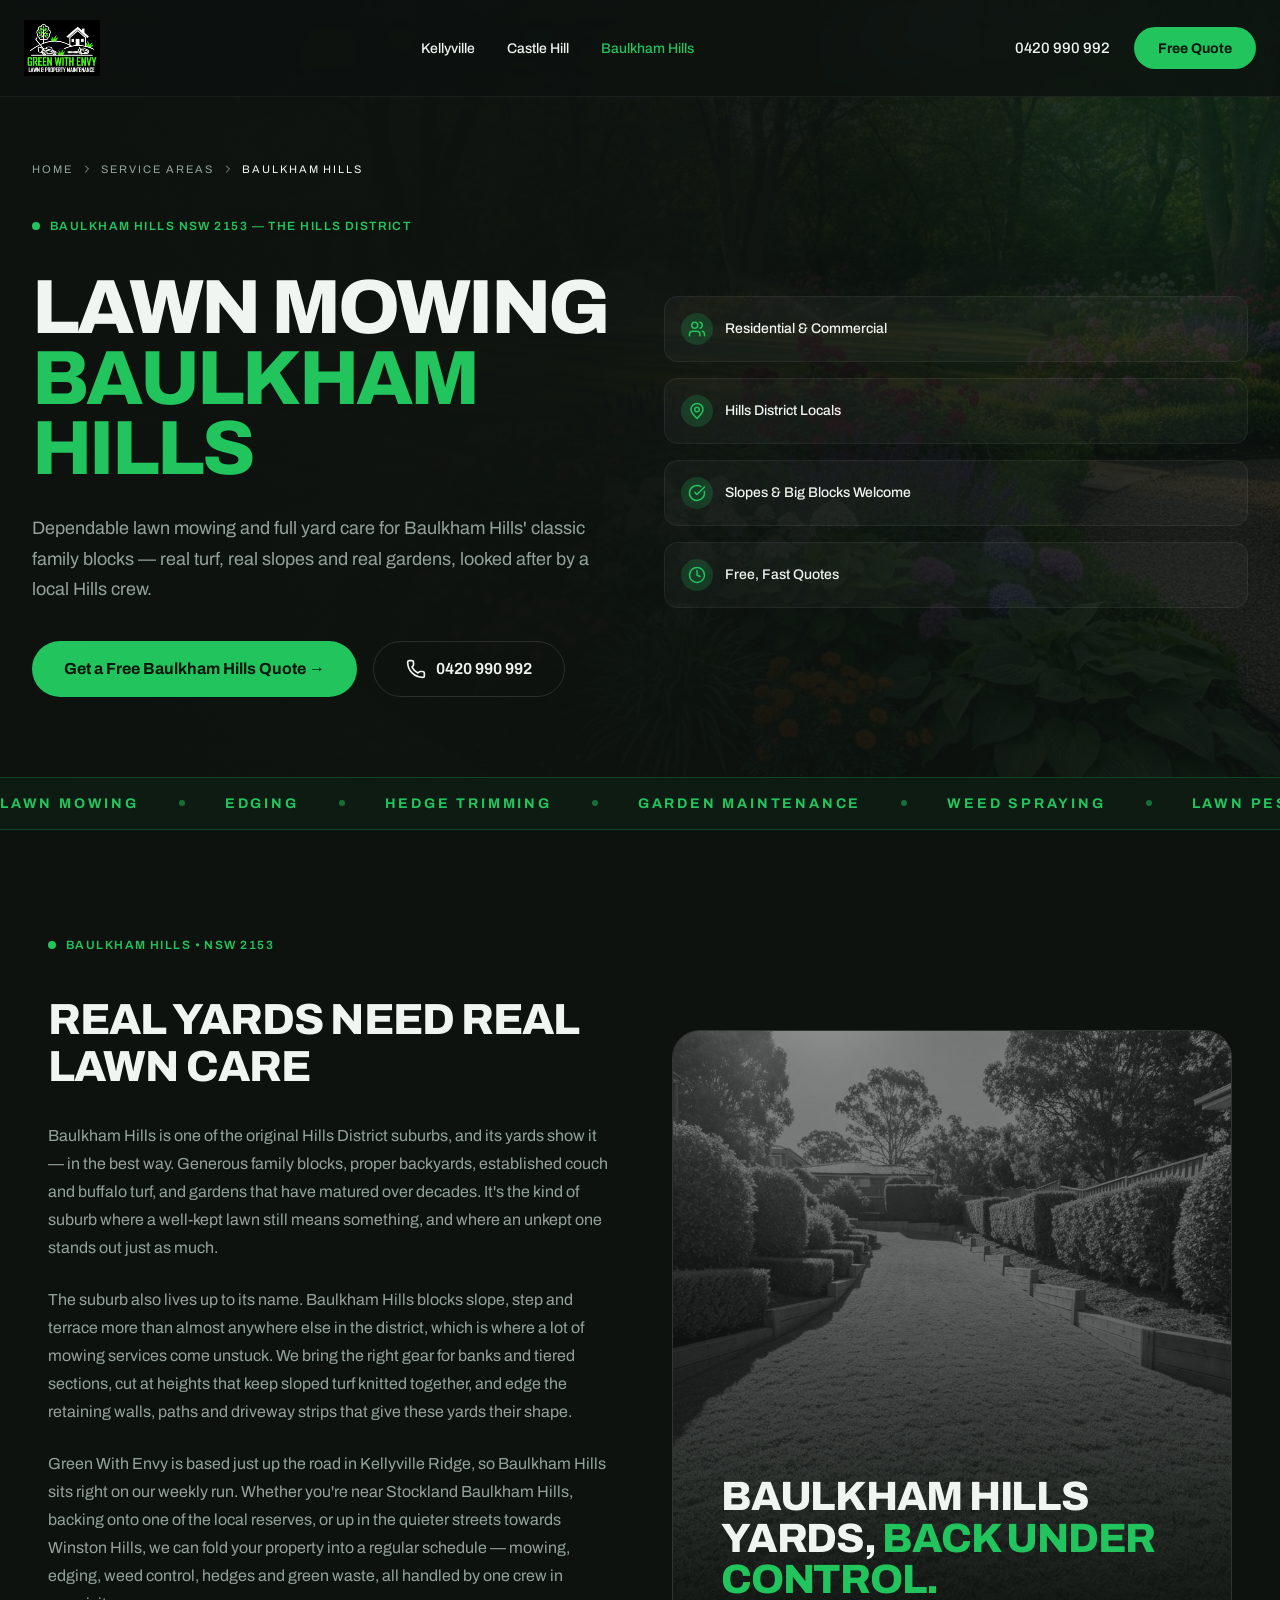
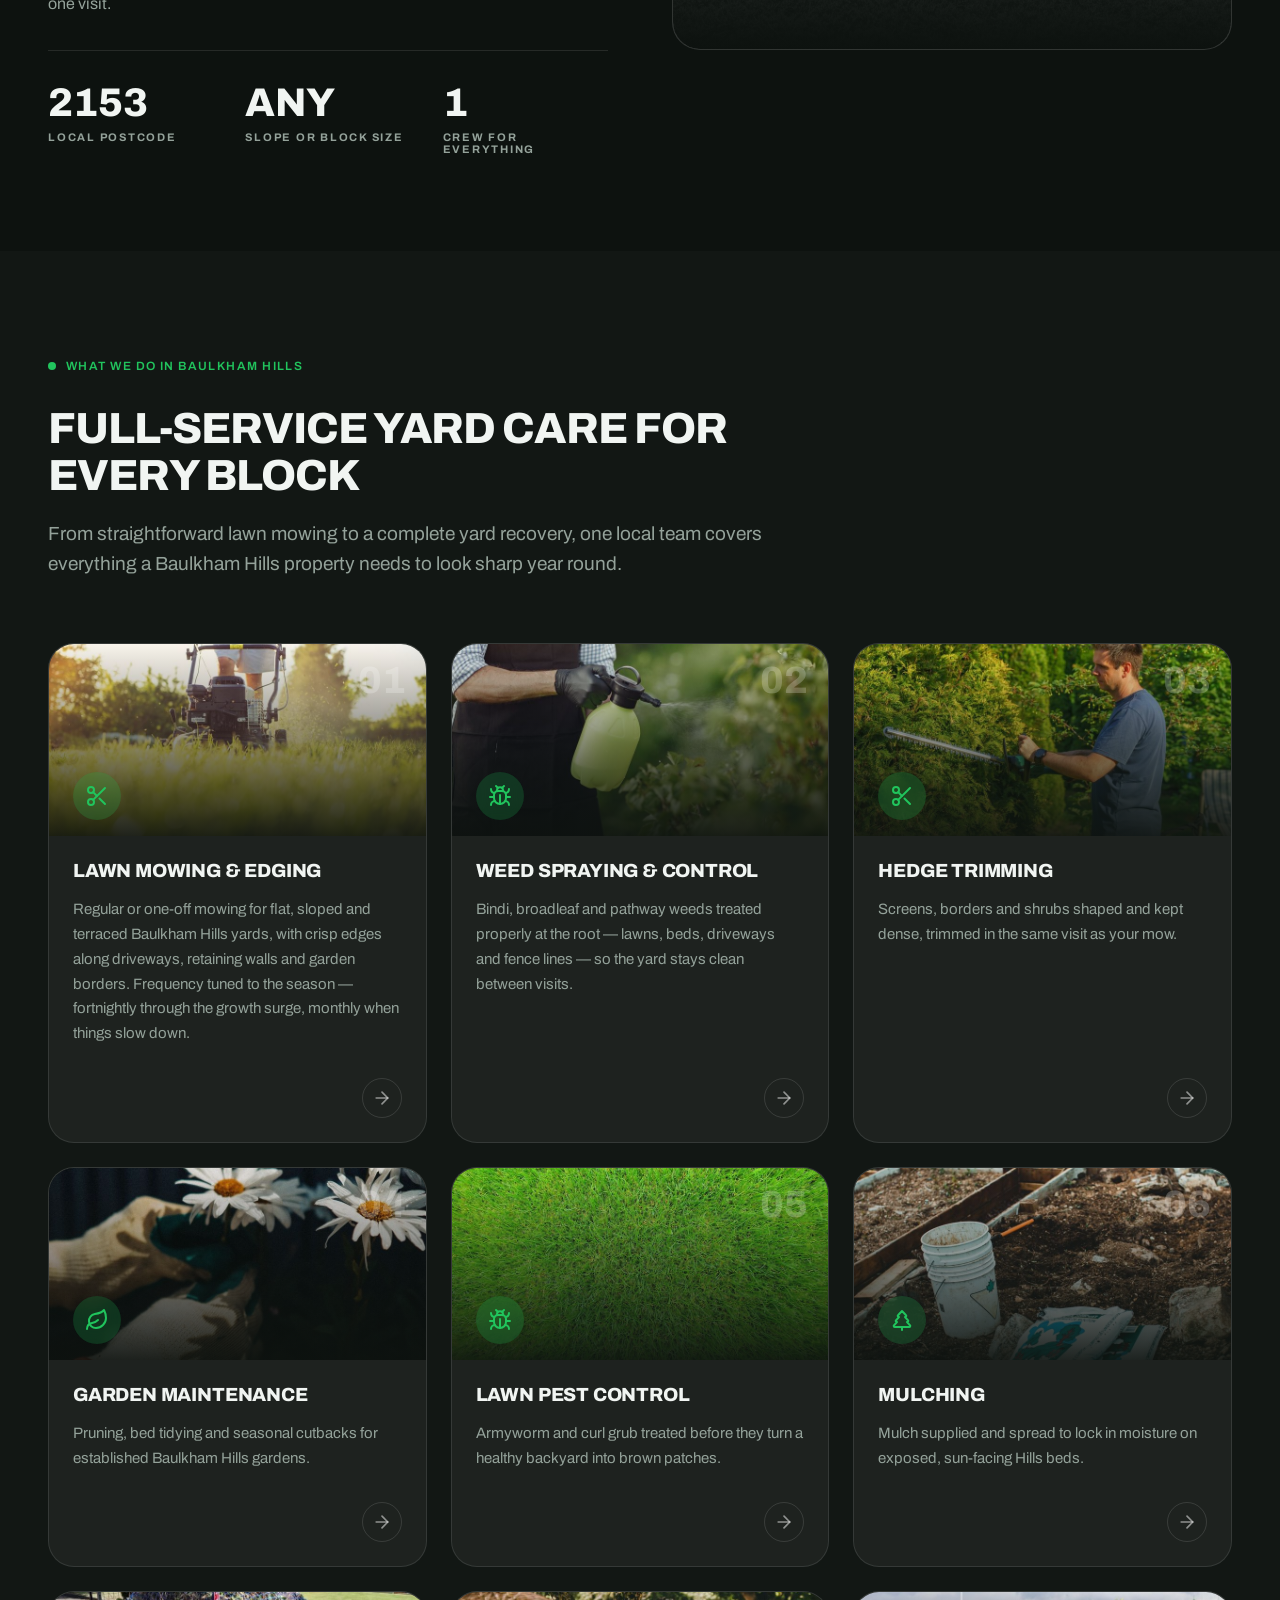
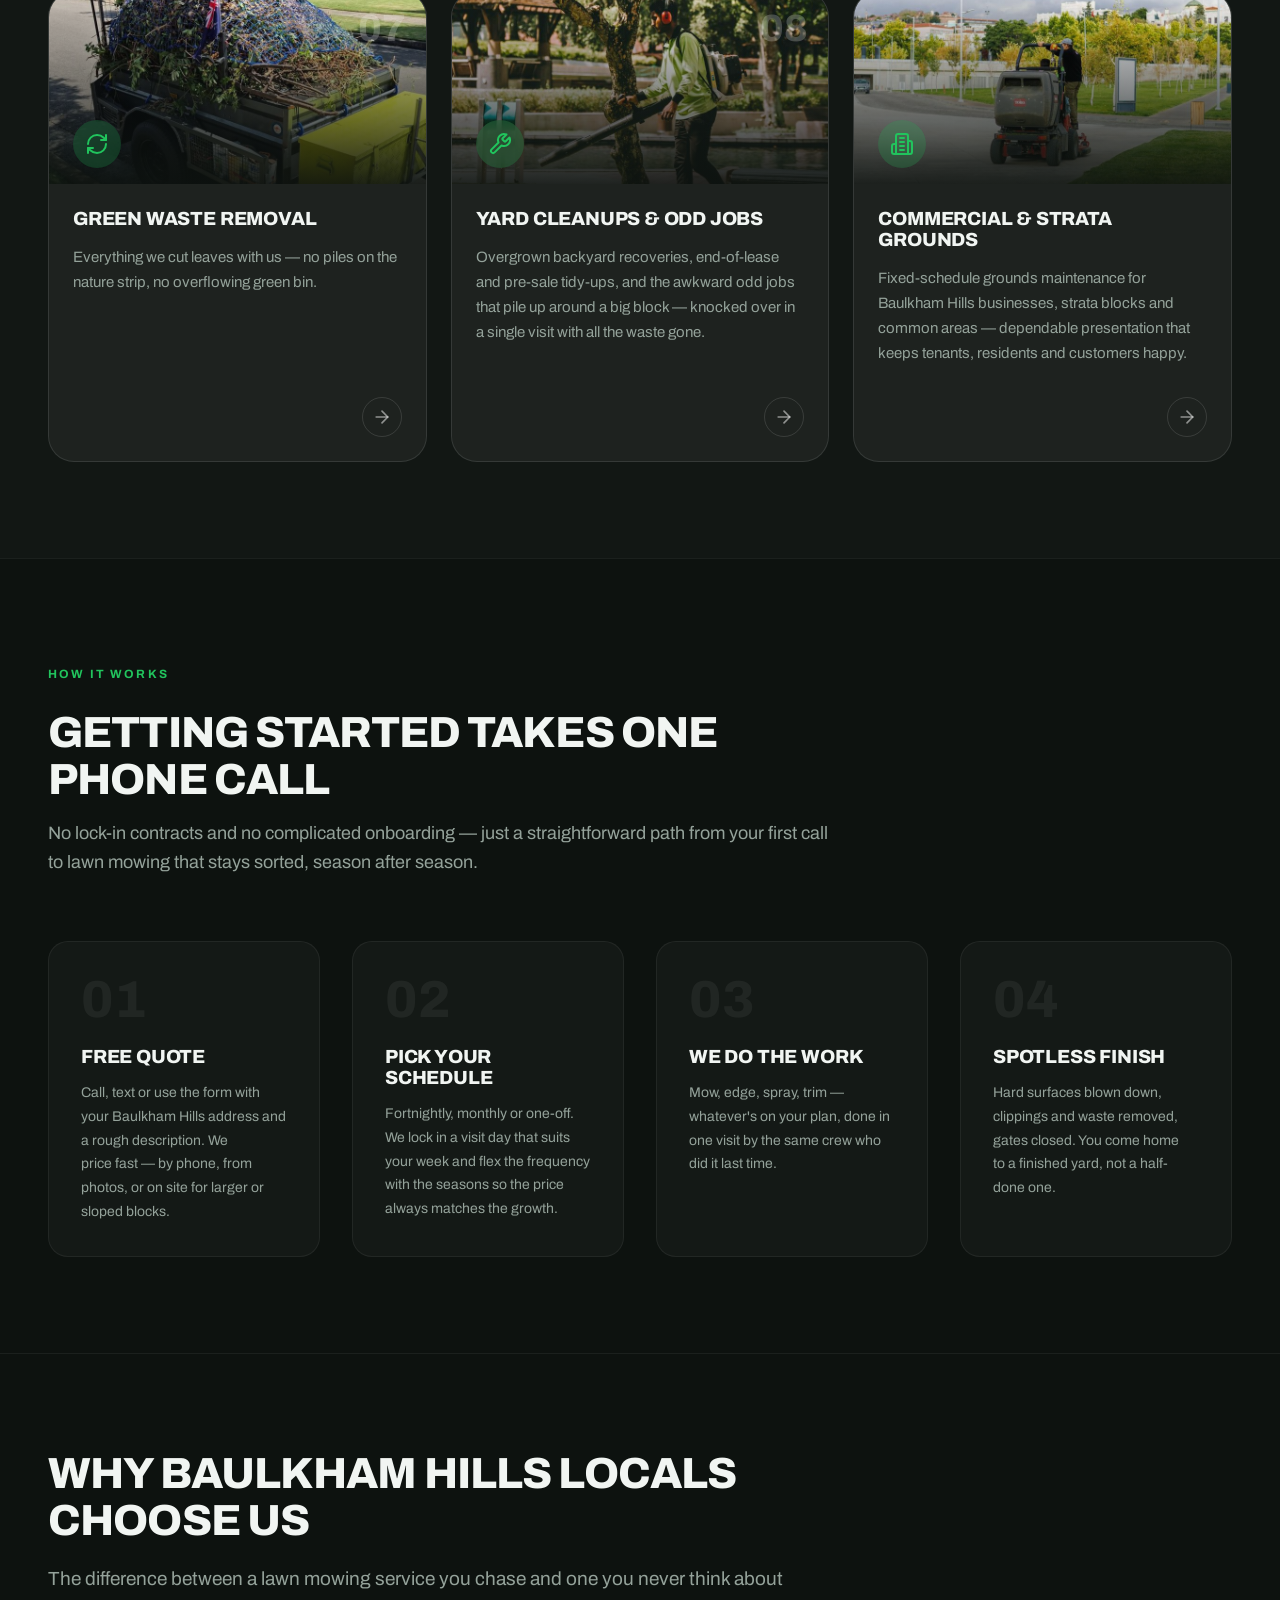
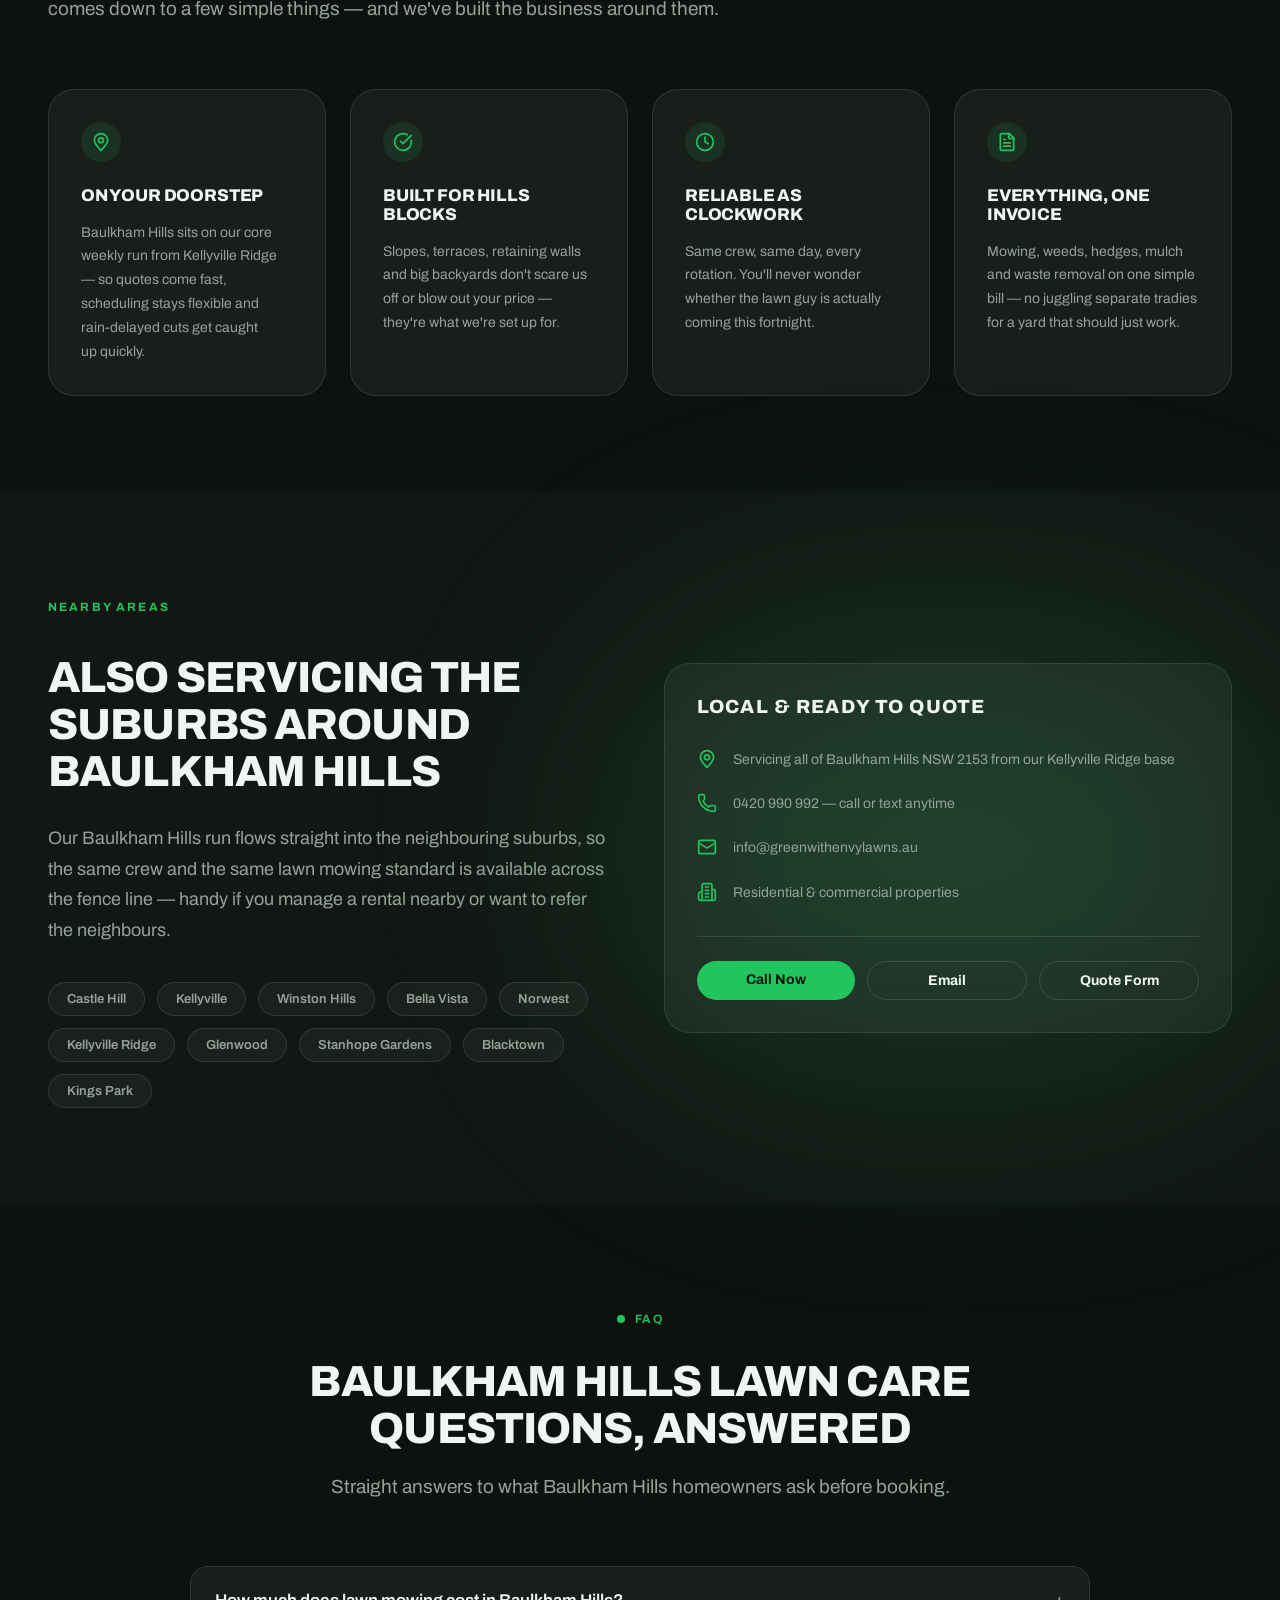
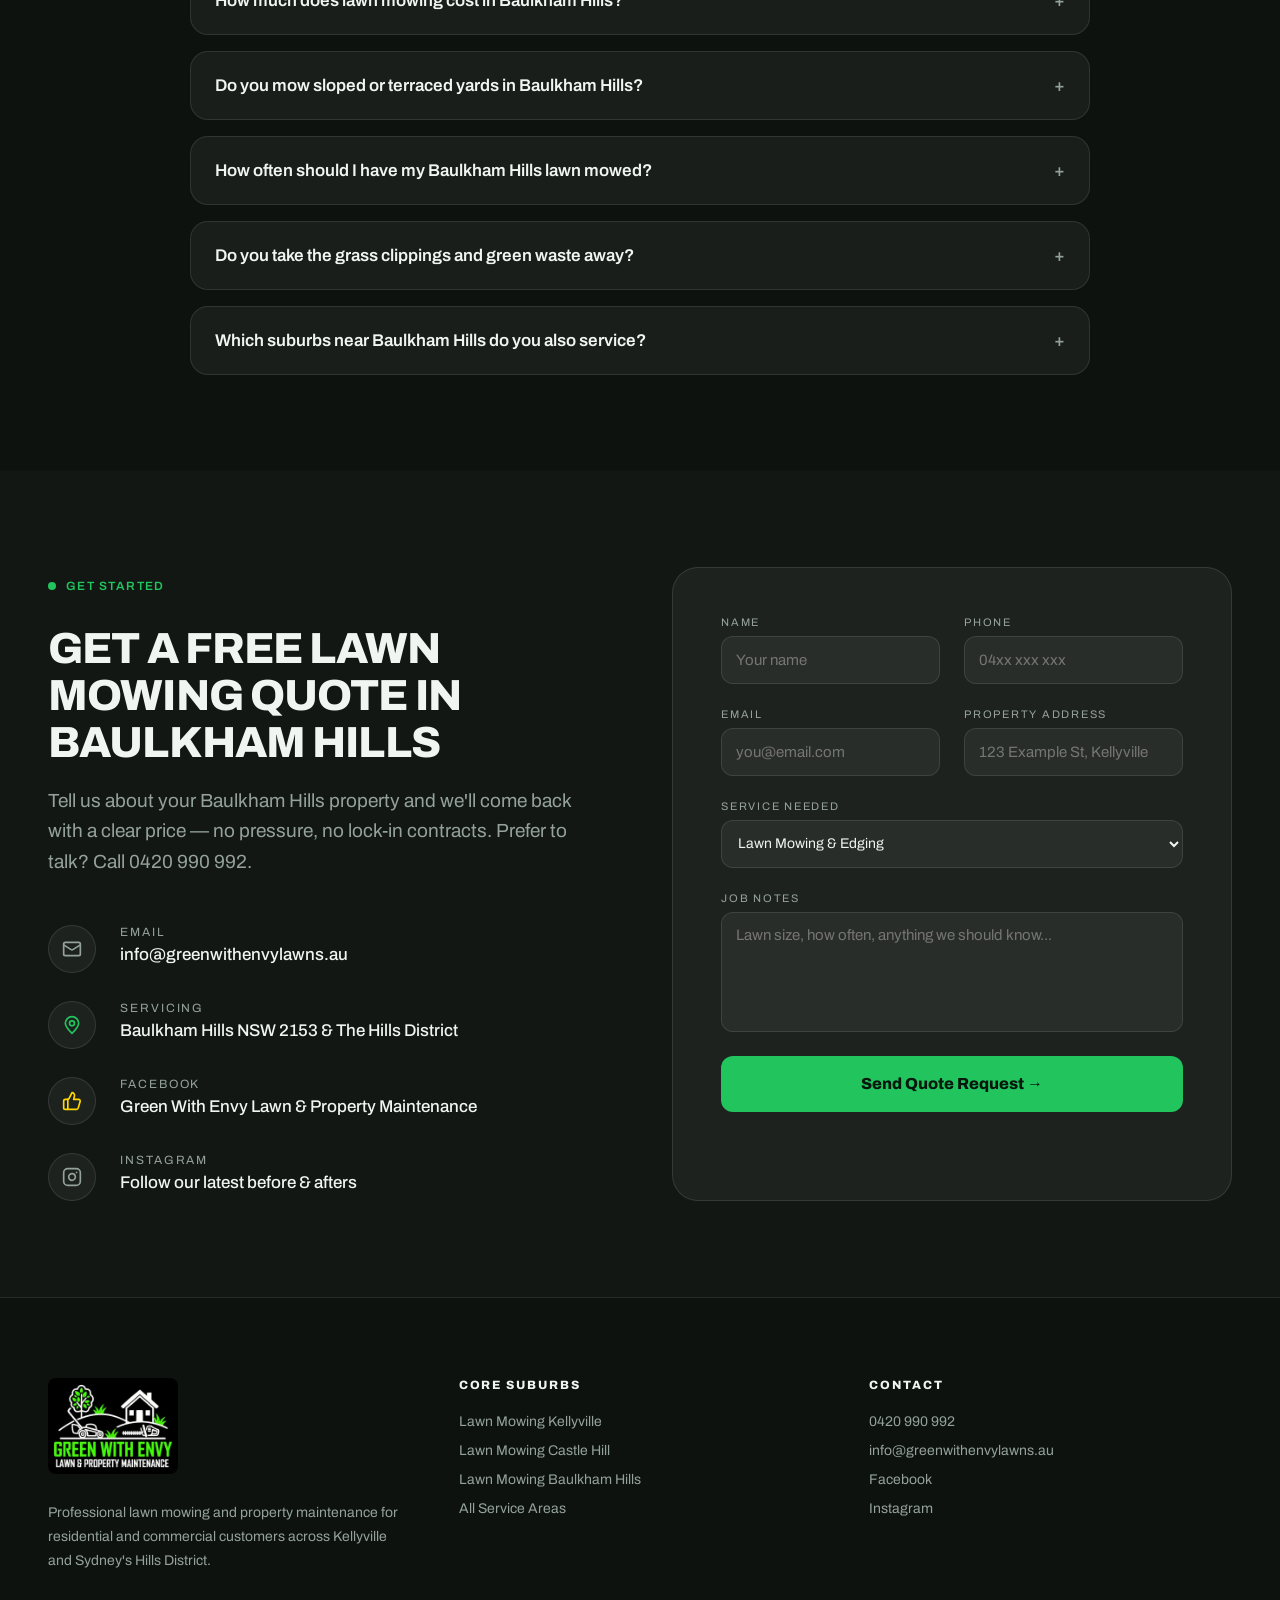
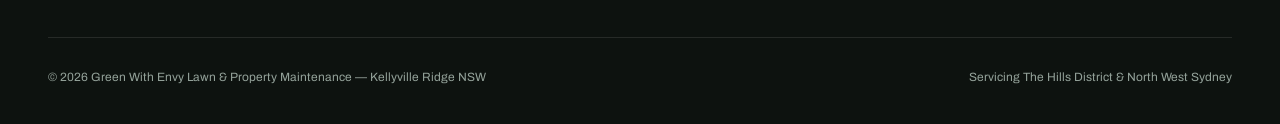
==== baulkham-hills/index.html @ bdc0c690 "Use real trailer photo for the green waste removal service card Replaces the stock image with the bu" ====
<!DOCTYPE html>
<html lang="en-AU">
<head>
<meta charset="utf-8">
<meta name="viewport" content="width=device-width, initial-scale=1">
<title>Lawn Mowing Baulkham Hills NSW 2153 | Green With Envy</title>
<meta name="description" content="Dependable lawn mowing & yard care in Baulkham Hills NSW 2153 — slopes, terraces & big blocks welcome. Local Hills crew, free quotes. Call 0420 990 992.">
<link rel="canonical" href="https://greenwithenvylawns.au/baulkham-hills/">
<meta name="geo.region" content="AU-NSW">
<meta name="geo.placename" content="Baulkham Hills, New South Wales">
<meta property="og:type" content="website">
<meta property="og:site_name" content="Green With Envy Lawn & Property Maintenance">
<meta property="og:locale" content="en_AU">
<meta property="og:title" content="Lawn Mowing Baulkham Hills NSW 2153 | Green With Envy">
<meta property="og:description" content="Dependable lawn mowing & yard care in Baulkham Hills NSW 2153 — slopes, terraces & big blocks welcome. Local Hills crew, free quotes. Call 0420 990 992.">
<meta property="og:url" content="https://greenwithenvylawns.au/baulkham-hills/">
<meta property="og:image" content="https://greenwithenvylawns.au/assets/img/lawn-mowing-baulkham-hills-hero.jpg">
<meta name="twitter:card" content="summary_large_image">
<meta name="twitter:title" content="Lawn Mowing Baulkham Hills NSW 2153 | Green With Envy">
<meta name="twitter:description" content="Dependable lawn mowing & yard care in Baulkham Hills NSW 2153 — slopes, terraces & big blocks welcome. Local Hills crew, free quotes. Call 0420 990 992.">
<meta name="twitter:image" content="https://greenwithenvylawns.au/assets/img/lawn-mowing-baulkham-hills-hero.jpg">
<link rel="icon" type="image/jpeg" href="../assets/img/green-with-envy-lawn-property-maintenance-logo.jpg">
<link rel="preload" href="../assets/fonts/archivo-latin.woff2" as="font" type="font/woff2" crossorigin>
<link rel="preload" href="../assets/img/lawn-mowing-baulkham-hills-hero.jpg" as="image" fetchpriority="high">
<link rel="stylesheet" href="../assets/css/styles.css">
<script type="application/ld+json">
{
  "@context": "https://schema.org",
  "@type": "LocalBusiness",
  "@id": "https://greenwithenvylawns.au/#business",
  "name": "Green With Envy Lawn & Property Maintenance",
  "description": "Locally owned lawn mowing and property maintenance business based in Kellyville Ridge, servicing Kellyville, Castle Hill, Baulkham Hills and 21 suburbs across The Hills District and North West Sydney. Lawn mowing, edging, hedge trimming, garden maintenance, weed spraying, mulching and green waste removal for residential and commercial properties.",
  "url": "https://greenwithenvylawns.au/",
  "telephone": "+61420990992",
  "email": "info@greenwithenvylawns.au",
  "image": "https://greenwithenvylawns.au/assets/img/lawn-mowing-kellyville-hills-district-hero.jpg",
  "logo": "https://greenwithenvylawns.au/assets/img/green-with-envy-lawn-property-maintenance-logo.jpg",
  "priceRange": "$$",
  "currenciesAccepted": "AUD",
  "address": {
    "@type": "PostalAddress",
    "addressLocality": "Kellyville Ridge",
    "addressRegion": "NSW",
    "postalCode": "2155",
    "addressCountry": "AU"
  },
  "geo": {
    "@type": "GeoCoordinates",
    "latitude": -33.7008,
    "longitude": 150.9187
  },
  "sameAs": [
    "https://www.facebook.com/p/Green-With-Envy-Lawn-Property-Maintenance-61568921274037/",
    "https://www.instagram.com/green_with_envy_lawns/"
  ],
  "areaServed": [
    {
      "@type": "Place",
      "name": "Kellyville NSW"
    },
    {
      "@type": "Place",
      "name": "Castle Hill NSW"
    },
    {
      "@type": "Place",
      "name": "Baulkham Hills NSW"
    },
    {
      "@type": "Place",
      "name": "Kellyville Ridge NSW"
    },
    {
      "@type": "Place",
      "name": "Rouse Hill NSW"
    },
    {
      "@type": "Place",
      "name": "The Ponds NSW"
    },
    {
      "@type": "Place",
      "name": "Stanhope Gardens NSW"
    },
    {
      "@type": "Place",
      "name": "Glenwood NSW"
    },
    {
      "@type": "Place",
      "name": "Bella Vista NSW"
    },
    {
      "@type": "Place",
      "name": "Norwest NSW"
    },
    {
      "@type": "Place",
      "name": "Box Hill NSW"
    },
    {
      "@type": "Place",
      "name": "Tallawong NSW"
    },
    {
      "@type": "Place",
      "name": "Riverstone NSW"
    },
    {
      "@type": "Place",
      "name": "Marsden Park NSW"
    },
    {
      "@type": "Place",
      "name": "Quakers Hill NSW"
    },
    {
      "@type": "Place",
      "name": "Winston Hills NSW"
    },
    {
      "@type": "Place",
      "name": "Dural NSW"
    },
    {
      "@type": "Place",
      "name": "Blacktown NSW"
    },
    {
      "@type": "Place",
      "name": "Maraylya NSW"
    },
    {
      "@type": "Place",
      "name": "Kings Park NSW"
    },
    {
      "@type": "Place",
      "name": "Bungarribee NSW"
    }
  ],
  "hasOfferCatalog": {
    "@type": "OfferCatalog",
    "name": "Lawn & Garden Services",
    "itemListElement": [
      {
        "@type": "Offer",
        "itemOffered": {
          "@type": "Service",
          "name": "Lawn Mowing & Edging"
        }
      },
      {
        "@type": "Offer",
        "itemOffered": {
          "@type": "Service",
          "name": "Hedge Trimming"
        }
      },
      {
        "@type": "Offer",
        "itemOffered": {
          "@type": "Service",
          "name": "Garden Maintenance"
        }
      },
      {
        "@type": "Offer",
        "itemOffered": {
          "@type": "Service",
          "name": "Weed Spraying & Control"
        }
      },
      {
        "@type": "Offer",
        "itemOffered": {
          "@type": "Service",
          "name": "Lawn Pest Control"
        }
      },
      {
        "@type": "Offer",
        "itemOffered": {
          "@type": "Service",
          "name": "Mulching"
        }
      },
      {
        "@type": "Offer",
        "itemOffered": {
          "@type": "Service",
          "name": "Green Waste Removal"
        }
      },
      {
        "@type": "Offer",
        "itemOffered": {
          "@type": "Service",
          "name": "Yard Cleanups & Odd Jobs"
        }
      },
      {
        "@type": "Offer",
        "itemOffered": {
          "@type": "Service",
          "name": "Commercial & Strata Grounds Maintenance"
        }
      }
    ]
  }
}
</script>
<script type="application/ld+json">
{
  "@context": "https://schema.org",
  "@type": "Service",
  "name": "Lawn Mowing Baulkham Hills",
  "serviceType": "Lawn mowing and property maintenance",
  "url": "https://greenwithenvylawns.au/baulkham-hills/",
  "provider": {
    "@id": "https://greenwithenvylawns.au/#business"
  },
  "areaServed": {
    "@type": "Place",
    "name": "Baulkham Hills NSW 2153"
  }
}
</script>
<script type="application/ld+json">
{
  "@context": "https://schema.org",
  "@type": "BreadcrumbList",
  "itemListElement": [
    {
      "@type": "ListItem",
      "position": 1,
      "name": "Home",
      "item": "https://greenwithenvylawns.au/"
    },
    {
      "@type": "ListItem",
      "position": 2,
      "name": "Service Areas",
      "item": "https://greenwithenvylawns.au/#service-areas"
    },
    {
      "@type": "ListItem",
      "position": 3,
      "name": "Lawn Mowing Baulkham Hills",
      "item": "https://greenwithenvylawns.au/baulkham-hills/"
    }
  ]
}
</script>
<script type="application/ld+json">
{
  "@context": "https://schema.org",
  "@type": "FAQPage",
  "mainEntity": [
    {
      "@type": "Question",
      "name": "How much does lawn mowing cost in Baulkham Hills?",
      "acceptedAnswer": {
        "@type": "Answer",
        "text": "Every block is different, but for a standard residential block in Baulkham Hills, our regular mowing service starts from a competitive rate. Factors like block size, slopes, retaining walls, and how overgrown the yard is will affect the price. We always provide a clear, upfront quote before starting any work."
      }
    },
    {
      "@type": "Question",
      "name": "Do you mow sloped or terraced yards in Baulkham Hills?",
      "acceptedAnswer": {
        "@type": "Answer",
        "text": "Yes, absolutely. Baulkham Hills is known for its slopes and terraces. We have the right commercial-grade equipment and experience to safely and effectively mow and edge sloped properties, ensuring a clean finish even on tricky terrain."
      }
    },
    {
      "@type": "Question",
      "name": "How often should I have my Baulkham Hills lawn mowed?",
      "acceptedAnswer": {
        "@type": "Answer",
        "text": "For most couch and buffalo lawns in Baulkham Hills, fortnightly mowing through Spring and Summer keeps the turf dense and healthy, stretching out to every 3-4 weeks over Winter. We adjust your schedule with the seasons so you only pay for the cuts your lawn actually needs."
      }
    },
    {
      "@type": "Question",
      "name": "Do you take the grass clippings and green waste away?",
      "acceptedAnswer": {
        "@type": "Answer",
        "text": "Yes. Unless you specifically ask us to put clippings in your green bin or compost, we remove all grass clippings, hedge trimmings, and green waste from the property, leaving your yard and nature strip completely spotless."
      }
    },
    {
      "@type": "Question",
      "name": "Which suburbs near Baulkham Hills do you also service?",
      "acceptedAnswer": {
        "@type": "Answer",
        "text": "We service the entire Hills District. Our core run around Baulkham Hills includes Castle Hill, Kellyville, Winston Hills, Bella Vista, Norwest, and Glenwood. If you're nearby, we can easily fit you into our regular schedule."
      }
    }
  ]
}
</script>
</head>
<body>

<header class="site-header">
  <div class="bar">
    <a class="brand" href="../" aria-label="Green With Envy Lawn & Property Maintenance — home">
      <img src="../assets/img/green-with-envy-lawn-property-maintenance-logo.jpg" alt="Green With Envy Lawn & Property Maintenance logo" width="300" height="222">
    </a>
    <nav class="nav-desktop" aria-label="Service areas">
      <a href="../">Kellyville</a>
      <a href="../castle-hill/">Castle Hill</a>
      <a href="../baulkham-hills/" aria-current="page">Baulkham Hills</a>
    </nav>
    <div class="header-actions">
      <a class="header-phone" href="tel:0420990992">0420 990 992</a>
      <button class="btn-quote-header" type="button" data-open-quote>Free Quote</button>
      <button class="nav-burger" type="button" data-open-menu aria-label="Open menu"><svg class="icon" width="24" height="24" viewBox="0 0 24 24" fill="none" stroke="currentColor" stroke-width="2" stroke-linecap="round" stroke-linejoin="round" aria-hidden="true"><path d="M4 6h16"/><path d="M4 12h16"/><path d="M4 18h16"/></svg></button>
    </div>
  </div>
</header>

<div class="menu-overlay" id="mobile-menu" hidden>
  <div class="menu-panel">
    <div class="menu-head">
      <div class="menu-title">Menu</div>
      <button type="button" class="menu-close" data-close-menu aria-label="Close menu"><svg class="icon" width="20" height="20" viewBox="0 0 24 24" fill="none" stroke="currentColor" stroke-width="2" stroke-linecap="round" stroke-linejoin="round" aria-hidden="true"><path d="M18 6 6 18"/><path d="m6 6 12 12"/></svg></button>
    </div>
    <nav aria-label="Service areas">
      <a href="../">Kellyville</a>
      <a href="../castle-hill/">Castle Hill</a>
      <a href="../baulkham-hills/">Baulkham Hills</a>
    </nav>
    <div class="menu-contact">
      <a href="tel:0420990992">0420 990 992</a>
      <button type="button" class="btn-quote-menu" data-open-quote>Free Quote</button>
    </div>
  </div>
</div>

<div class="cursor" aria-hidden="true"><div class="cursor-dot"></div></div>

<main>

  <section class="hero hero--area">
    <div class="hero-bg">
      <img src="../assets/img/lawn-mowing-baulkham-hills-hero.jpg" alt="Established Baulkham Hills garden with a healthy green lawn, mature trees and colourful flower beds" width="1408" height="768" fetchpriority="high">
      <div class="hero-scrim"></div>
    </div>
    <div class="hero-glow"></div>
    <div class="inner">
      <nav aria-label="Breadcrumb">
        <ol class="breadcrumbs">
          <li><a href="../">Home</a> <svg class="icon" width="12" height="12" viewBox="0 0 24 24" fill="none" stroke="currentColor" stroke-width="2" stroke-linecap="round" stroke-linejoin="round" aria-hidden="true"><path d="m9 18 6-6-6-6"/></svg></li>
          <li><a href="../#service-areas">Service Areas</a> <svg class="icon" width="12" height="12" viewBox="0 0 24 24" fill="none" stroke="currentColor" stroke-width="2" stroke-linecap="round" stroke-linejoin="round" aria-hidden="true"><path d="m9 18 6-6-6-6"/></svg></li>
          <li class="current" aria-current="page">Baulkham Hills</li>
        </ol>
      </nav>
      <div class="hero-grid">
        <div class="hero-copy">
          <p class="eyebrow"><span class="dot dot--pulse"></span> Baulkham Hills NSW 2153 — The Hills District</p>
          <h1>Lawn Mowing<br><span class="accent">Baulkham Hills</span></h1>
          <p class="hero-blurb">Dependable lawn mowing and full yard care for Baulkham Hills' classic family blocks — real turf, real slopes and real gardens, looked after by a local Hills crew.</p>
          <div class="hero-ctas">
            <button type="button" class="btn-primary" data-open-quote>Get a Free Baulkham Hills Quote →</button>
            <a class="btn-ghost" href="tel:0420990992"><svg class="icon" width="20" height="20" viewBox="0 0 24 24" fill="none" stroke="currentColor" stroke-width="2" stroke-linecap="round" stroke-linejoin="round" aria-hidden="true"><path d="M13.83 16.57a1 1 0 0 0 1.21-.3l.36-.47A2 2 0 0 1 17 15h3a2 2 0 0 1 2 2v3a2 2 0 0 1-2 2A18 18 0 0 1 2 4a2 2 0 0 1 2-2h3a2 2 0 0 1 2 2v3a2 2 0 0 1-.8 1.6l-.47.35a1 1 0 0 0-.29 1.23 14 14 0 0 0 6.39 6.39"/></svg> 0420 990 992</a>
          </div>
        </div>
        <ul class="hero-features" style="list-style:none;margin:0;padding:0;">
        <li class="hero-feature"><span class="fi"><svg class="icon" width="18" height="18" viewBox="0 0 24 24" fill="none" stroke="currentColor" stroke-width="2" stroke-linecap="round" stroke-linejoin="round" aria-hidden="true"><path d="M16 21v-2a4 4 0 0 0-4-4H6a4 4 0 0 0-4 4v2"/><circle cx="9" cy="7" r="4"/><path d="M22 21v-2a4 4 0 0 0-3-3.87"/><path d="M16 3.13a4 4 0 0 1 0 7.75"/></svg></span><span>Residential &amp; Commercial</span></li>
        <li class="hero-feature"><span class="fi"><svg class="icon" width="18" height="18" viewBox="0 0 24 24" fill="none" stroke="currentColor" stroke-width="2" stroke-linecap="round" stroke-linejoin="round" aria-hidden="true"><path d="M20 10c0 4.4-8 12-8 12s-8-7.6-8-12a8 8 0 0 1 16 0Z"/><circle cx="12" cy="10" r="3"/></svg></span><span>Hills District Locals</span></li>
        <li class="hero-feature"><span class="fi"><svg class="icon" width="18" height="18" viewBox="0 0 24 24" fill="none" stroke="currentColor" stroke-width="2" stroke-linecap="round" stroke-linejoin="round" aria-hidden="true"><path d="M21.8 10A10 10 0 1 1 17 3.34"/><path d="m9 11 3 3L22 4"/></svg></span><span>Slopes &amp; Big Blocks Welcome</span></li>
        <li class="hero-feature"><span class="fi"><svg class="icon" width="18" height="18" viewBox="0 0 24 24" fill="none" stroke="currentColor" stroke-width="2" stroke-linecap="round" stroke-linejoin="round" aria-hidden="true"><circle cx="12" cy="12" r="10"/><path d="M12 6v6l4 2"/></svg></span><span>Free, Fast Quotes</span></li>
        </ul>
      </div>
    </div>
  </section>

  <div class="marquee" aria-hidden="true">
    <div class="track"><div class="set"><span>Lawn Mowing</span><span>Edging</span><span>Hedge Trimming</span><span>Garden Maintenance</span><span>Weed Spraying</span><span>Lawn Pest Control</span><span>Mulching</span><span>Green Waste Removal</span><span>Yard Cleanups</span><span>Commercial Grounds</span></div><div class="set"><span>Lawn Mowing</span><span>Edging</span><span>Hedge Trimming</span><span>Garden Maintenance</span><span>Weed Spraying</span><span>Lawn Pest Control</span><span>Mulching</span><span>Green Waste Removal</span><span>Yard Cleanups</span><span>Commercial Grounds</span></div></div>
  </div>

  <section class="section" id="about" aria-labelledby="about-heading">
    <div class="container">
      <div class="about-grid">
        <div class="about-copy">
          <p class="eyebrow"><span class="dot"></span> Baulkham Hills • NSW 2153</p>
          <h2 id="about-heading">Real Yards Need Real Lawn Care</h2>
          <div class="paras">
          <p>Baulkham Hills is one of the original Hills District suburbs, and its yards show it — in the best way. Generous family blocks, proper backyards, established couch and buffalo turf, and gardens that have matured over decades. It's the kind of suburb where a well-kept lawn still means something, and where an unkept one stands out just as much.</p>
          <p>The suburb also lives up to its name. Baulkham Hills blocks slope, step and terrace more than almost anywhere else in the district, which is where a lot of mowing services come unstuck. We bring the right gear for banks and tiered sections, cut at heights that keep sloped turf knitted together, and edge the retaining walls, paths and driveway strips that give these yards their shape.</p>
          <p>Green With Envy is based just up the road in Kellyville Ridge, so Baulkham Hills sits right on our weekly run. Whether you're near Stockland Baulkham Hills, backing onto one of the local reserves, or up in the quieter streets towards Winston Hills, we can fold your property into a regular schedule — mowing, edging, weed control, hedges and green waste, all handled by one crew in one visit.</p>
          </div>
          <div class="about-stats">
          <div><div class="value">2153</div><div class="label">Local Postcode</div></div>
          <div><div class="value">ANY</div><div class="label">Slope Or Block Size</div></div>
          <div><div class="value">1</div><div class="label">Crew For Everything</div></div>
          </div>
        </div>
        <div class="about-visual">
          <img src="../assets/img/terraced-lawn-baulkham-hills.jpg" alt="Terraced buffalo lawn with trimmed hedges and timber retaining walls on a sloped Baulkham Hills block" loading="lazy">
          <div class="scrim"></div>
          <p class="overlay-title">Baulkham Hills Yards, <span class="accent">Back Under Control.</span></p>
        </div>
      </div>
    </div>
  </section>

  <section class="section section--tint" id="services" aria-labelledby="services-heading">
    <div class="container">
      <div class="section-head">
        <p class="eyebrow"><span class="dot"></span> What We Do In Baulkham Hills</p>
        <h2 id="services-heading">Full-Service Yard Care For Every Block</h2>
        <p class="blurb">From straightforward lawn mowing to a complete yard recovery, one local team covers everything a Baulkham Hills property needs to look sharp year round.</p>
      </div>
      <div class="services-grid">
        <article class="service-card">
          <div class="service-media">
            <img src="../assets/img/lawn-mowing-edging-service.jpg" alt="Freshly mowed and edged lawn — lawn mowing service in the Hills District" loading="lazy" width="800">
            <div class="scrim"></div>
            <div class="num" aria-hidden="true">01</div>
            <div class="si"><svg class="icon" width="24" height="24" viewBox="0 0 24 24" fill="none" stroke="currentColor" stroke-width="2" stroke-linecap="round" stroke-linejoin="round" aria-hidden="true"><circle cx="6" cy="6" r="3"/><circle cx="6" cy="18" r="3"/><path d="M20 4 8.12 15.88"/><path d="M14.47 14.48 20 20"/><path d="M8.12 8.12 12 12"/></svg></div>
          </div>
          <div class="service-body">
            <h3>Lawn Mowing &amp; Edging</h3>
            <p>Regular or one-off mowing for flat, sloped and terraced Baulkham Hills yards, with crisp edges along driveways, retaining walls and garden borders. Frequency tuned to the season — fortnightly through the growth surge, monthly when things slow down.</p>
            <button type="button" class="go" data-open-quote aria-label="Get a quote for Lawn Mowing &amp; Edging"><svg class="icon" width="20" height="20" viewBox="0 0 24 24" fill="none" stroke="currentColor" stroke-width="2" stroke-linecap="round" stroke-linejoin="round" aria-hidden="true"><path d="M5 12h14"/><path d="m12 5 7 7-7 7"/></svg></button>
          </div>
        </article>
        <article class="service-card">
          <div class="service-media">
            <img src="../assets/img/weed-spraying-control-service.jpg" alt="Weed spraying and control service in the Hills District" loading="lazy" width="800">
            <div class="scrim"></div>
            <div class="num" aria-hidden="true">02</div>
            <div class="si"><svg class="icon" width="24" height="24" viewBox="0 0 24 24" fill="none" stroke="currentColor" stroke-width="2" stroke-linecap="round" stroke-linejoin="round" aria-hidden="true"><path d="m8 2 1.88 1.88"/><path d="M14.12 3.88 16 2"/><path d="M9 7.13v-1a3 3 0 1 1 6 0v1"/><path d="M12 20c-3.3 0-6-2.7-6-6v-3a4 4 0 0 1 4-4h4a4 4 0 0 1 4 4v3c0 3.3-2.7 6-6 6"/><path d="M12 20v-9"/><path d="M6.53 9C4.6 8.8 3 7.1 3 5"/><path d="M6 13H2"/><path d="M3 21c0-2.1 1.7-3.9 3.8-4"/><path d="M20.97 5c0 2.1-1.6 3.8-3.5 4"/><path d="M22 13h-4"/><path d="M17.2 17c2.1.1 3.8 1.9 3.8 4"/></svg></div>
          </div>
          <div class="service-body">
            <h3>Weed Spraying &amp; Control</h3>
            <p>Bindi, broadleaf and pathway weeds treated properly at the root — lawns, beds, driveways and fence lines — so the yard stays clean between visits.</p>
            <button type="button" class="go" data-open-quote aria-label="Get a quote for Weed Spraying &amp; Control"><svg class="icon" width="20" height="20" viewBox="0 0 24 24" fill="none" stroke="currentColor" stroke-width="2" stroke-linecap="round" stroke-linejoin="round" aria-hidden="true"><path d="M5 12h14"/><path d="m12 5 7 7-7 7"/></svg></button>
          </div>
        </article>
        <article class="service-card">
          <div class="service-media">
            <img src="../assets/img/hedge-trimming-service.jpg" alt="Neatly trimmed hedge — hedge trimming service in the Hills District" loading="lazy" width="800">
            <div class="scrim"></div>
            <div class="num" aria-hidden="true">03</div>
            <div class="si"><svg class="icon" width="24" height="24" viewBox="0 0 24 24" fill="none" stroke="currentColor" stroke-width="2" stroke-linecap="round" stroke-linejoin="round" aria-hidden="true"><circle cx="6" cy="6" r="3"/><circle cx="6" cy="18" r="3"/><path d="M20 4 8.12 15.88"/><path d="M14.47 14.48 20 20"/><path d="M8.12 8.12 12 12"/></svg></div>
          </div>
          <div class="service-body">
            <h3>Hedge Trimming</h3>
            <p>Screens, borders and shrubs shaped and kept dense, trimmed in the same visit as your mow.</p>
            <button type="button" class="go" data-open-quote aria-label="Get a quote for Hedge Trimming"><svg class="icon" width="20" height="20" viewBox="0 0 24 24" fill="none" stroke="currentColor" stroke-width="2" stroke-linecap="round" stroke-linejoin="round" aria-hidden="true"><path d="M5 12h14"/><path d="m12 5 7 7-7 7"/></svg></button>
          </div>
        </article>
        <article class="service-card">
          <div class="service-media">
            <img src="../assets/img/garden-maintenance-service.jpg" alt="Tidy garden beds — garden maintenance service in the Hills District" loading="lazy" width="800">
            <div class="scrim"></div>
            <div class="num" aria-hidden="true">04</div>
            <div class="si"><svg class="icon" width="24" height="24" viewBox="0 0 24 24" fill="none" stroke="currentColor" stroke-width="2" stroke-linecap="round" stroke-linejoin="round" aria-hidden="true"><path d="M11 20A7 7 0 0 1 9.8 6.1C15.5 5 17 4.48 19 2c1 2 2 4.18 2 8 0 5.5-4.78 10-10 10Z"/><path d="M2 21c0-3 1.85-5.36 5.08-6C9.5 14.52 12 13 13 12"/></svg></div>
          </div>
          <div class="service-body">
            <h3>Garden Maintenance</h3>
            <p>Pruning, bed tidying and seasonal cutbacks for established Baulkham Hills gardens.</p>
            <button type="button" class="go" data-open-quote aria-label="Get a quote for Garden Maintenance"><svg class="icon" width="20" height="20" viewBox="0 0 24 24" fill="none" stroke="currentColor" stroke-width="2" stroke-linecap="round" stroke-linejoin="round" aria-hidden="true"><path d="M5 12h14"/><path d="m12 5 7 7-7 7"/></svg></button>
          </div>
        </article>
        <article class="service-card">
          <div class="service-media">
            <img src="../assets/img/lawn-pest-control-service.jpg" alt="Lawn pest control treatment for armyworm and curl grub" loading="lazy" width="800">
            <div class="scrim"></div>
            <div class="num" aria-hidden="true">05</div>
            <div class="si"><svg class="icon" width="24" height="24" viewBox="0 0 24 24" fill="none" stroke="currentColor" stroke-width="2" stroke-linecap="round" stroke-linejoin="round" aria-hidden="true"><path d="m8 2 1.88 1.88"/><path d="M14.12 3.88 16 2"/><path d="M9 7.13v-1a3 3 0 1 1 6 0v1"/><path d="M12 20c-3.3 0-6-2.7-6-6v-3a4 4 0 0 1 4-4h4a4 4 0 0 1 4 4v3c0 3.3-2.7 6-6 6"/><path d="M12 20v-9"/><path d="M6.53 9C4.6 8.8 3 7.1 3 5"/><path d="M6 13H2"/><path d="M3 21c0-2.1 1.7-3.9 3.8-4"/><path d="M20.97 5c0 2.1-1.6 3.8-3.5 4"/><path d="M22 13h-4"/><path d="M17.2 17c2.1.1 3.8 1.9 3.8 4"/></svg></div>
          </div>
          <div class="service-body">
            <h3>Lawn Pest Control</h3>
            <p>Armyworm and curl grub treated before they turn a healthy backyard into brown patches.</p>
            <button type="button" class="go" data-open-quote aria-label="Get a quote for Lawn Pest Control"><svg class="icon" width="20" height="20" viewBox="0 0 24 24" fill="none" stroke="currentColor" stroke-width="2" stroke-linecap="round" stroke-linejoin="round" aria-hidden="true"><path d="M5 12h14"/><path d="m12 5 7 7-7 7"/></svg></button>
          </div>
        </article>
        <article class="service-card">
          <div class="service-media">
            <img src="../assets/img/mulching-service.jpg" alt="Fresh mulch spread over garden beds — mulching service" loading="lazy" width="800">
            <div class="scrim"></div>
            <div class="num" aria-hidden="true">06</div>
            <div class="si"><svg class="icon" width="24" height="24" viewBox="0 0 24 24" fill="none" stroke="currentColor" stroke-width="2" stroke-linecap="round" stroke-linejoin="round" aria-hidden="true"><path d="m17 14 3 3.3a1 1 0 0 1-.7 1.7H4.7a1 1 0 0 1-.7-1.7L7 14h-.3a1 1 0 0 1-.7-1.7L9 9h-.2A1 1 0 0 1 8 7.3L12 3l4 4.3a1 1 0 0 1-.8 1.7H15l3 3.3a1 1 0 0 1-.7 1.7H17Z"/><path d="M12 22v-3"/></svg></div>
          </div>
          <div class="service-body">
            <h3>Mulching</h3>
            <p>Mulch supplied and spread to lock in moisture on exposed, sun-facing Hills beds.</p>
            <button type="button" class="go" data-open-quote aria-label="Get a quote for Mulching"><svg class="icon" width="20" height="20" viewBox="0 0 24 24" fill="none" stroke="currentColor" stroke-width="2" stroke-linecap="round" stroke-linejoin="round" aria-hidden="true"><path d="M5 12h14"/><path d="m12 5 7 7-7 7"/></svg></button>
          </div>
        </article>
        <article class="service-card">
          <div class="service-media">
            <img src="../assets/img/green-waste-removal-service.jpg" alt="Green With Envy trailer loaded with green waste under a cargo net, ready for removal after a garden tidy-up" loading="lazy" width="800">
            <div class="scrim"></div>
            <div class="num" aria-hidden="true">07</div>
            <div class="si"><svg class="icon" width="24" height="24" viewBox="0 0 24 24" fill="none" stroke="currentColor" stroke-width="2" stroke-linecap="round" stroke-linejoin="round" aria-hidden="true"><path d="M3 12a9 9 0 0 1 9-9 9.75 9.75 0 0 1 6.74 2.74L21 8"/><path d="M21 3v5h-5"/><path d="M21 12a9 9 0 0 1-9 9 9.75 9.75 0 0 1-6.74-2.74L3 16"/><path d="M8 16H3v5"/></svg></div>
          </div>
          <div class="service-body">
            <h3>Green Waste Removal</h3>
            <p>Everything we cut leaves with us — no piles on the nature strip, no overflowing green bin.</p>
            <button type="button" class="go" data-open-quote aria-label="Get a quote for Green Waste Removal"><svg class="icon" width="20" height="20" viewBox="0 0 24 24" fill="none" stroke="currentColor" stroke-width="2" stroke-linecap="round" stroke-linejoin="round" aria-hidden="true"><path d="M5 12h14"/><path d="m12 5 7 7-7 7"/></svg></button>
          </div>
        </article>
        <article class="service-card">
          <div class="service-media">
            <img src="../assets/img/yard-cleanup-service.jpg" alt="Overgrown yard cleanup and odd jobs service" loading="lazy" width="800">
            <div class="scrim"></div>
            <div class="num" aria-hidden="true">08</div>
            <div class="si"><svg class="icon" width="24" height="24" viewBox="0 0 24 24" fill="none" stroke="currentColor" stroke-width="2" stroke-linecap="round" stroke-linejoin="round" aria-hidden="true"><path d="M14.7 6.3a1 1 0 0 0 0 1.4l1.6 1.6a1 1 0 0 0 1.4 0l3.77-3.77a6 6 0 0 1-7.94 7.94l-6.91 6.91a2.12 2.12 0 0 1-3-3l6.91-6.91a6 6 0 0 1 7.94-7.94l-3.76 3.76z"/></svg></div>
          </div>
          <div class="service-body">
            <h3>Yard Cleanups &amp; Odd Jobs</h3>
            <p>Overgrown backyard recoveries, end-of-lease and pre-sale tidy-ups, and the awkward odd jobs that pile up around a big block — knocked over in a single visit with all the waste gone.</p>
            <button type="button" class="go" data-open-quote aria-label="Get a quote for Yard Cleanups &amp; Odd Jobs"><svg class="icon" width="20" height="20" viewBox="0 0 24 24" fill="none" stroke="currentColor" stroke-width="2" stroke-linecap="round" stroke-linejoin="round" aria-hidden="true"><path d="M5 12h14"/><path d="m12 5 7 7-7 7"/></svg></button>
          </div>
        </article>
        <article class="service-card">
          <div class="service-media">
            <img src="../assets/img/commercial-strata-grounds-service.jpg" alt="Commercial and strata grounds maintenance in the Hills District" loading="lazy" width="800">
            <div class="scrim"></div>
            <div class="num" aria-hidden="true">09</div>
            <div class="si"><svg class="icon" width="24" height="24" viewBox="0 0 24 24" fill="none" stroke="currentColor" stroke-width="2" stroke-linecap="round" stroke-linejoin="round" aria-hidden="true"><path d="M6 22V4a2 2 0 0 1 2-2h8a2 2 0 0 1 2 2v18Z"/><path d="M6 12H4a2 2 0 0 0-2 2v6a2 2 0 0 0 2 2h2"/><path d="M18 9h2a2 2 0 0 1 2 2v9a2 2 0 0 1-2 2h-2"/><path d="M10 6h4"/><path d="M10 10h4"/><path d="M10 14h4"/><path d="M10 18h4"/></svg></div>
          </div>
          <div class="service-body">
            <h3>Commercial &amp; Strata Grounds</h3>
            <p>Fixed-schedule grounds maintenance for Baulkham Hills businesses, strata blocks and common areas — dependable presentation that keeps tenants, residents and customers happy.</p>
            <button type="button" class="go" data-open-quote aria-label="Get a quote for Commercial &amp; Strata Grounds"><svg class="icon" width="20" height="20" viewBox="0 0 24 24" fill="none" stroke="currentColor" stroke-width="2" stroke-linecap="round" stroke-linejoin="round" aria-hidden="true"><path d="M5 12h14"/><path d="m12 5 7 7-7 7"/></svg></button>
          </div>
        </article>
      </div>
    </div>
  </section>

  <section class="section section--lined" id="how-it-works" aria-labelledby="steps-heading">
    <div class="container">
      <div class="section-head" style="gap:16px;">
        <p class="kicker">How It Works</p>
        <h2 id="steps-heading">Getting Started Takes One Phone Call</h2>
        <p class="blurb" style="font-size:18px;">No lock-in contracts and no complicated onboarding — just a straightforward path from your first call to lawn mowing that stays sorted, season after season.</p>
      </div>
      <ol class="steps-grid" style="list-style:none;margin:0;padding:0;">
        <li class="step-card"><div class="num" aria-hidden="true">01</div><h3>Free Quote</h3><p>Call, text or use the form with your Baulkham Hills address and a rough description. We price fast — by phone, from photos, or on site for larger or sloped blocks.</p></li>
        <li class="step-card"><div class="num" aria-hidden="true">02</div><h3>Pick Your Schedule</h3><p>Fortnightly, monthly or one-off. We lock in a visit day that suits your week and flex the frequency with the seasons so the price always matches the growth.</p></li>
        <li class="step-card"><div class="num" aria-hidden="true">03</div><h3>We Do The Work</h3><p>Mow, edge, spray, trim — whatever's on your plan, done in one visit by the same crew who did it last time.</p></li>
        <li class="step-card"><div class="num" aria-hidden="true">04</div><h3>Spotless Finish</h3><p>Hard surfaces blown down, clippings and waste removed, gates closed. You come home to a finished yard, not a half-done one.</p></li>
      </ol>
    </div>
  </section>

  <section class="section" id="why-us" aria-labelledby="why-heading">
    <div class="container">
      <div class="section-head">
        <h2 id="why-heading">Why Baulkham Hills Locals Choose Us</h2>
        <p class="blurb">The difference between a lawn mowing service you chase and one you never think about comes down to a few simple things — and we've built the business around them.</p>
      </div>
      <div class="why-grid">
        <div class="why-card"><div class="wi"><svg class="icon" width="20" height="20" viewBox="0 0 24 24" fill="none" stroke="currentColor" stroke-width="2" stroke-linecap="round" stroke-linejoin="round" aria-hidden="true"><path d="M20 10c0 4.4-8 12-8 12s-8-7.6-8-12a8 8 0 0 1 16 0Z"/><circle cx="12" cy="10" r="3"/></svg></div><h3>On Your Doorstep</h3><p>Baulkham Hills sits on our core weekly run from Kellyville Ridge — so quotes come fast, scheduling stays flexible and rain-delayed cuts get caught up quickly.</p></div>
        <div class="why-card"><div class="wi"><svg class="icon" width="20" height="20" viewBox="0 0 24 24" fill="none" stroke="currentColor" stroke-width="2" stroke-linecap="round" stroke-linejoin="round" aria-hidden="true"><path d="M21.8 10A10 10 0 1 1 17 3.34"/><path d="m9 11 3 3L22 4"/></svg></div><h3>Built For Hills Blocks</h3><p>Slopes, terraces, retaining walls and big backyards don't scare us off or blow out your price — they're what we're set up for.</p></div>
        <div class="why-card"><div class="wi"><svg class="icon" width="20" height="20" viewBox="0 0 24 24" fill="none" stroke="currentColor" stroke-width="2" stroke-linecap="round" stroke-linejoin="round" aria-hidden="true"><circle cx="12" cy="12" r="10"/><path d="M12 6v6l4 2"/></svg></div><h3>Reliable As Clockwork</h3><p>Same crew, same day, every rotation. You'll never wonder whether the lawn guy is actually coming this fortnight.</p></div>
        <div class="why-card"><div class="wi"><svg class="icon" width="20" height="20" viewBox="0 0 24 24" fill="none" stroke="currentColor" stroke-width="2" stroke-linecap="round" stroke-linejoin="round" aria-hidden="true"><path d="M15 2H6a2 2 0 0 0-2 2v16a2 2 0 0 0 2 2h12a2 2 0 0 0 2-2V7Z"/><path d="M14 2v4a2 2 0 0 0 2 2h4"/><path d="M16 13H8"/><path d="M16 17H8"/><path d="M10 9H8"/></svg></div><h3>Everything, One Invoice</h3><p>Mowing, weeds, hedges, mulch and waste removal on one simple bill — no juggling separate tradies for a yard that should just work.</p></div>
      </div>
    </div>
  </section>

  <section class="section section--tint" id="service-areas" aria-labelledby="areas-heading">
    <div class="locations-wrap" style="padding:0 24px;">
      <div class="areas-grid">
        <div class="areas-copy">
          <p class="kicker">Nearby Areas</p>
          <h2 id="areas-heading">Also Servicing The Suburbs Around Baulkham Hills</h2>
          <p class="blurb">Our Baulkham Hills run flows straight into the neighbouring suburbs, so the same crew and the same lawn mowing standard is available across the fence line — handy if you manage a rental nearby or want to refer the neighbours.</p>
          <ul class="area-chips">
            <li>Castle Hill</li>
            <li>Kellyville</li>
            <li>Winston Hills</li>
            <li>Bella Vista</li>
            <li>Norwest</li>
            <li>Kellyville Ridge</li>
            <li>Glenwood</li>
            <li>Stanhope Gardens</li>
            <li>Blacktown</li>
            <li>Kings Park</li>
          </ul>
        </div>
        <div class="contact-card-wrap">
          <div class="contact-card">
            <h3>Local &amp; Ready To Quote</h3>
            <div class="rows">
              <div class="row"><span class="ci"><svg class="icon" width="20" height="20" viewBox="0 0 24 24" fill="none" stroke="currentColor" stroke-width="2" stroke-linecap="round" stroke-linejoin="round" aria-hidden="true"><path d="M20 10c0 4.4-8 12-8 12s-8-7.6-8-12a8 8 0 0 1 16 0Z"/><circle cx="12" cy="10" r="3"/></svg></span><div>Servicing all of Baulkham Hills NSW 2153 from our Kellyville Ridge base</div></div>
              <div class="row"><span class="ci"><svg class="icon" width="20" height="20" viewBox="0 0 24 24" fill="none" stroke="currentColor" stroke-width="2" stroke-linecap="round" stroke-linejoin="round" aria-hidden="true"><path d="M13.83 16.57a1 1 0 0 0 1.21-.3l.36-.47A2 2 0 0 1 17 15h3a2 2 0 0 1 2 2v3a2 2 0 0 1-2 2A18 18 0 0 1 2 4a2 2 0 0 1 2-2h3a2 2 0 0 1 2 2v3a2 2 0 0 1-.8 1.6l-.47.35a1 1 0 0 0-.29 1.23 14 14 0 0 0 6.39 6.39"/></svg></span><div>0420 990 992 — call or text anytime</div></div>
              <div class="row"><span class="ci"><svg class="icon" width="20" height="20" viewBox="0 0 24 24" fill="none" stroke="currentColor" stroke-width="2" stroke-linecap="round" stroke-linejoin="round" aria-hidden="true"><rect x="2" y="4" width="20" height="16" rx="2"/><path d="m22 7-8.97 5.7a1.94 1.94 0 0 1-2.06 0L2 7"/></svg></span><div>info@greenwithenvylawns.au</div></div>
              <div class="row"><span class="ci"><svg class="icon" width="20" height="20" viewBox="0 0 24 24" fill="none" stroke="currentColor" stroke-width="2" stroke-linecap="round" stroke-linejoin="round" aria-hidden="true"><path d="M6 22V4a2 2 0 0 1 2-2h8a2 2 0 0 1 2 2v18Z"/><path d="M6 12H4a2 2 0 0 0-2 2v6a2 2 0 0 0 2 2h2"/><path d="M18 9h2a2 2 0 0 1 2 2v9a2 2 0 0 1-2 2h-2"/><path d="M10 6h4"/><path d="M10 10h4"/><path d="M10 14h4"/><path d="M10 18h4"/></svg></span><div>Residential &amp; commercial properties</div></div>
            </div>
            <div class="actions">
              <a class="call" href="tel:0420990992">Call Now</a>
              <a class="alt" href="mailto:info@greenwithenvylawns.au">Email</a>
              <button type="button" class="alt" data-open-quote>Quote Form</button>
            </div>
          </div>
          <div class="contact-glow"></div>
        </div>
      </div>
    </div>
  </section>

  <section class="section" id="faq" aria-labelledby="faq-heading">
    <div class="faq-wrap">
      <div class="section-head section-head--center">
        <p class="eyebrow"><span class="dot"></span> FAQ</p>
        <h2 id="faq-heading">Baulkham Hills Lawn Care Questions, Answered</h2>
        <p class="blurb">Straight answers to what Baulkham Hills homeowners ask before booking.</p>
      </div>
      <div class="faq-list">
        <div class="faq-item">
          <h3 style="margin:0;">
            <button type="button" class="faq-q" aria-expanded="false" aria-controls="faq-a1">
              <span>How much does lawn mowing cost in Baulkham Hills?</span><span class="marker" aria-hidden="true">+</span>
            </button>
          </h3>
          <div class="faq-a" id="faq-a1" hidden><p>Every block is different, but for a standard residential block in Baulkham Hills, our regular mowing service starts from a competitive rate. Factors like block size, slopes, retaining walls, and how overgrown the yard is will affect the price. We always provide a clear, upfront quote before starting any work.</p></div>
        </div>
        <div class="faq-item">
          <h3 style="margin:0;">
            <button type="button" class="faq-q" aria-expanded="false" aria-controls="faq-a2">
              <span>Do you mow sloped or terraced yards in Baulkham Hills?</span><span class="marker" aria-hidden="true">+</span>
            </button>
          </h3>
          <div class="faq-a" id="faq-a2" hidden><p>Yes, absolutely. Baulkham Hills is known for its slopes and terraces. We have the right commercial-grade equipment and experience to safely and effectively mow and edge sloped properties, ensuring a clean finish even on tricky terrain.</p></div>
        </div>
        <div class="faq-item">
          <h3 style="margin:0;">
            <button type="button" class="faq-q" aria-expanded="false" aria-controls="faq-a3">
              <span>How often should I have my Baulkham Hills lawn mowed?</span><span class="marker" aria-hidden="true">+</span>
            </button>
          </h3>
          <div class="faq-a" id="faq-a3" hidden><p>For most couch and buffalo lawns in Baulkham Hills, fortnightly mowing through Spring and Summer keeps the turf dense and healthy, stretching out to every 3-4 weeks over Winter. We adjust your schedule with the seasons so you only pay for the cuts your lawn actually needs.</p></div>
        </div>
        <div class="faq-item">
          <h3 style="margin:0;">
            <button type="button" class="faq-q" aria-expanded="false" aria-controls="faq-a4">
              <span>Do you take the grass clippings and green waste away?</span><span class="marker" aria-hidden="true">+</span>
            </button>
          </h3>
          <div class="faq-a" id="faq-a4" hidden><p>Yes. Unless you specifically ask us to put clippings in your green bin or compost, we remove all grass clippings, hedge trimmings, and green waste from the property, leaving your yard and nature strip completely spotless.</p></div>
        </div>
        <div class="faq-item">
          <h3 style="margin:0;">
            <button type="button" class="faq-q" aria-expanded="false" aria-controls="faq-a5">
              <span>Which suburbs near Baulkham Hills do you also service?</span><span class="marker" aria-hidden="true">+</span>
            </button>
          </h3>
          <div class="faq-a" id="faq-a5" hidden><p>We service the entire Hills District. Our core run around Baulkham Hills includes Castle Hill, Kellyville, Winston Hills, Bella Vista, Norwest, and Glenwood. If you're nearby, we can easily fit you into our regular schedule.</p></div>
        </div>
      </div>
    </div>
  </section>

  <section class="section section--tint" id="contact" aria-labelledby="contact-heading">
    <div class="container">
      <div class="contact-grid">
        <div class="contact-info">
          <div class="section-head" style="margin-bottom:0;">
            <p class="eyebrow"><span class="dot"></span> Get Started</p>
            <h2 id="contact-heading">Get A Free Lawn Mowing Quote In Baulkham Hills</h2>
            <p class="blurb">Tell us about your Baulkham Hills property and we'll come back with a clear price — no pressure, no lock-in contracts. Prefer to talk? Call 0420 990 992.</p>
          </div>
          <div class="contact-channels">
            <div class="channel">
              <div class="chi"><svg class="icon" width="20" height="20" viewBox="0 0 24 24" fill="none" stroke="currentColor" stroke-width="2" stroke-linecap="round" stroke-linejoin="round" aria-hidden="true"><rect x="2" y="4" width="20" height="16" rx="2"/><path d="m22 7-8.97 5.7a1.94 1.94 0 0 1-2.06 0L2 7"/></svg></div>
              <div><div class="label">Email</div><a class="val" href="mailto:info@greenwithenvylawns.au">info@greenwithenvylawns.au</a></div>
            </div>
            <div class="channel">
              <div class="chi chi--green"><svg class="icon" width="20" height="20" viewBox="0 0 24 24" fill="none" stroke="currentColor" stroke-width="2" stroke-linecap="round" stroke-linejoin="round" aria-hidden="true"><path d="M20 10c0 4.4-8 12-8 12s-8-7.6-8-12a8 8 0 0 1 16 0Z"/><circle cx="12" cy="10" r="3"/></svg></div>
              <div><div class="label">Servicing</div><div class="val">Baulkham Hills NSW 2153 &amp; The Hills District</div></div>
            </div>
            <div class="channel">
              <div class="chi chi--gold"><svg class="icon" width="20" height="20" viewBox="0 0 24 24" fill="none" stroke="currentColor" stroke-width="2" stroke-linecap="round" stroke-linejoin="round" aria-hidden="true"><path d="M7 10v12"/><path d="M15 5.88 14 10h5.83a2 2 0 0 1 1.92 2.56l-2.33 8A2 2 0 0 1 17.5 22H4a2 2 0 0 1-2-2v-8a2 2 0 0 1 2-2h2.76a2 2 0 0 0 1.79-1.11L12 2a3.13 3.13 0 0 1 3 3.88Z"/></svg></div>
              <div><div class="label">Facebook</div><a class="val" href="https://www.facebook.com/p/Green-With-Envy-Lawn-Property-Maintenance-61568921274037/" target="_blank" rel="noopener">Green With Envy Lawn & Property Maintenance</a></div>
            </div>
            <div class="channel">
              <div class="chi"><svg class="icon" width="20" height="20" viewBox="0 0 24 24" fill="none" stroke="currentColor" stroke-width="2" stroke-linecap="round" stroke-linejoin="round" aria-hidden="true"><rect x="2" y="2" width="20" height="20" rx="5"/><path d="M16 11.37A4 4 0 1 1 12.63 8 4 4 0 0 1 16 11.37z"/><path d="M17.5 6.5h.01"/></svg></div>
              <div><div class="label">Instagram</div><a class="val" href="https://www.instagram.com/green_with_envy_lawns/" target="_blank" rel="noopener">Follow our latest before &amp; afters</a></div>
            </div>
          </div>
        </div>
        <div class="form-panel">
          <form class="quote-form" id="green-envy-quote-form-c" name="Green Envy Quote Form" data-name="Green Envy Quote Form" title="Green Envy Quote Form">
              <div class="two">
                <div class="field"><label for="c-name">Name</label><input id="c-name" name="full_name" required placeholder="Your name" autocomplete="name"></div>
                <div class="field"><label for="c-phone">Phone</label><input id="c-phone" name="phone" type="tel" required placeholder="04xx xxx xxx" autocomplete="tel"></div>
              </div>
              <div class="two">
                <div class="field"><label for="c-email">Email</label><input id="c-email" name="email" type="email" required placeholder="you@email.com" autocomplete="email"></div>
                <div class="field"><label for="c-address">Property Address</label><input id="c-address" name="property_address" required placeholder="123 Example St, Kellyville" autocomplete="street-address"></div>
              </div>
              <div class="field"><label for="c-service">Service Needed</label>
                <select id="c-service" name="service_needed" required>
                  <option value="Lawn Mowing &amp; Edging">Lawn Mowing &amp; Edging</option>
                  <option value="Hedge Trimming">Hedge Trimming</option>
                  <option value="Garden Maintenance">Garden Maintenance</option>
                  <option value="Complete Property Care">Complete Property Care</option>
                  <option value="Other">Other</option>
                </select>
              </div>
              <div class="field"><label for="c-notes">Job Notes</label><textarea id="c-notes" name="job_notes" placeholder="Lawn size, how often, anything we should know..."></textarea></div>
              <button type="submit" class="btn-submit">Send Quote Request →</button>
            </form>
        </div>
      </div>
    </div>
  </section>

</main>

<footer class="site-footer">
  <div class="container">
    <div class="footer-grid">
      <div class="footer-brand">
        <a href="../"><img src="../assets/img/green-with-envy-lawn-property-maintenance-logo.jpg" alt="Green With Envy Lawn & Property Maintenance logo" loading="lazy" width="300" height="222"></a>
        <p>Professional lawn mowing and property maintenance for residential and commercial customers across Kellyville and Sydney's Hills District.</p>
      </div>
      <div class="footer-col">
        <h4>Core Suburbs</h4>
        <nav class="links" aria-label="Core suburbs">
          <a href="../">Lawn Mowing Kellyville</a>
          <a href="../castle-hill/">Lawn Mowing Castle Hill</a>
          <a href="../baulkham-hills/">Lawn Mowing Baulkham Hills</a>
          <a href="#service-areas">All Service Areas</a>
        </nav>
      </div>
      <div class="footer-col">
        <h4>Contact</h4>
        <div class="links">
          <a href="tel:0420990992">0420 990 992</a>
          <a href="mailto:info@greenwithenvylawns.au">info@greenwithenvylawns.au</a>
          <a href="https://www.facebook.com/p/Green-With-Envy-Lawn-Property-Maintenance-61568921274037/" target="_blank" rel="noopener">Facebook</a>
          <a href="https://www.instagram.com/green_with_envy_lawns/" target="_blank" rel="noopener">Instagram</a>
        </div>
      </div>
    </div>
    <div class="footer-bottom">
      <div>© 2026 Green With Envy Lawn & Property Maintenance — Kellyville Ridge NSW</div>
      <div>Servicing The Hills District &amp; North West Sydney</div>
    </div>
  </div>
</footer>

<div class="modal-overlay" id="quote-modal" hidden>
  <div class="modal" role="dialog" aria-modal="true" aria-labelledby="quote-modal-title">
    <div class="modal-head">
      <h3 id="quote-modal-title">Get A Free Quote</h3>
      <button type="button" class="modal-close" data-close-quote aria-label="Close"><svg class="icon" width="20" height="20" viewBox="0 0 24 24" fill="none" stroke="currentColor" stroke-width="2" stroke-linecap="round" stroke-linejoin="round" aria-hidden="true"><path d="M18 6 6 18"/><path d="m6 6 12 12"/></svg></button>
    </div>
    <p class="modal-sub">Tell us about your property and we'll come back with a clear price.</p>
    <form class="quote-form" id="green-envy-quote-form-m" name="Green Envy Quote Form" data-name="Green Envy Quote Form" title="Green Envy Quote Form">
              <div class="two">
                <div class="field"><label for="m-name">Name</label><input id="m-name" name="full_name" required placeholder="Your name" autocomplete="name"></div>
                <div class="field"><label for="m-phone">Phone</label><input id="m-phone" name="phone" type="tel" required placeholder="04xx xxx xxx" autocomplete="tel"></div>
              </div>
              <div class="two">
                <div class="field"><label for="m-email">Email</label><input id="m-email" name="email" type="email" required placeholder="you@email.com" autocomplete="email"></div>
                <div class="field"><label for="m-address">Property Address</label><input id="m-address" name="property_address" required placeholder="123 Example St, Kellyville" autocomplete="street-address"></div>
              </div>
              <div class="field"><label for="m-service">Service Needed</label>
                <select id="m-service" name="service_needed" required>
                  <option value="Lawn Mowing &amp; Edging">Lawn Mowing &amp; Edging</option>
                  <option value="Hedge Trimming">Hedge Trimming</option>
                  <option value="Garden Maintenance">Garden Maintenance</option>
                  <option value="Complete Property Care">Complete Property Care</option>
                  <option value="Other">Other</option>
                </select>
              </div>
              <div class="field"><label for="m-notes">Job Notes</label><textarea id="m-notes" name="job_notes" placeholder="Lawn size, how often, anything we should know..."></textarea></div>
              <button type="submit" class="btn-submit">Send Quote Request →</button>
            </form>
  </div>
</div>

<div class="toast" id="toast" hidden role="status">
  <div class="t-title">Quote Request Sent!</div>
  <div class="t-body">We'll be in touch shortly to discuss your property.</div>
</div>

<script src="../assets/js/main.js" defer></script>
<script
  src="https://link.msgsndr.com/js/external-tracking.js"
  data-tracking-id="tk_75bc2e6eb8304b789f5fe4b3cf7025e7">
</script>
</body>
</html>
---- assets/css/styles.css ----
/* Green With Envy Lawn & Property Maintenance — site styles */

@font-face {
  font-family: 'Archivo';
  font-style: normal;
  font-weight: 400 900;
  font-stretch: 100%;
  font-display: swap;
  src: url("../fonts/archivo-latin.woff2") format('woff2');
  unicode-range: U+0000-00FF, U+0131, U+0152-0153, U+02BB-02BC, U+02C6, U+02DA, U+02DC, U+0304, U+0308, U+0329, U+2000-206F, U+20AC, U+2122, U+2191, U+2193, U+2212, U+2215, U+FEFF, U+FFFD;
}
@font-face {
  font-family: 'Archivo';
  font-style: normal;
  font-weight: 400 900;
  font-stretch: 100%;
  font-display: swap;
  src: url("../fonts/archivo-latin-ext.woff2") format('woff2');
  unicode-range: U+0100-02BA, U+02BD-02C5, U+02C7-02CC, U+02CE-02D7, U+02DD-02FF, U+0304, U+0308, U+0329, U+1D00-1DBF, U+1E00-1E9F, U+1EF2-1EFF, U+2020, U+20A0-20AB, U+20AD-20C0, U+2113, U+2C60-2C7F, U+A720-A7FF;
}
@font-face {
  font-family: 'Archivo';
  font-style: normal;
  font-weight: 400 900;
  font-stretch: 100%;
  font-display: swap;
  src: url("../fonts/archivo-vietnamese.woff2") format('woff2');
  unicode-range: U+0102-0103, U+0110-0111, U+0128-0129, U+0168-0169, U+01A0-01A1, U+01AF-01B0, U+0300-0301, U+0303-0304, U+0308-0309, U+0323, U+0329, U+1EA0-1EF9, U+20AB;
}

:root {
  --bg: #0d120f;
  --ink: #f1f5f2;
  --muted: #94a29a;
  --green: #21c45d;
  --green-hover: #34d76e;
  --green-ink: #06170d;
  --line: rgba(255, 255, 255, 0.1);
  --line-soft: rgba(255, 255, 255, 0.06);
  --card: rgba(255, 255, 255, 0.05);
  --card-hover: rgba(255, 255, 255, 0.09);
  --card-soft: rgba(255, 255, 255, 0.03);
}

* { box-sizing: border-box; }
html { scroll-behavior: smooth; }
body {
  margin: 0;
  background: var(--bg);
  color: var(--ink);
  font-family: Archivo, Helvetica, Arial, sans-serif;
  -webkit-font-smoothing: antialiased;
}
::selection { background: var(--green); color: var(--green-ink); }
a { color: inherit; text-decoration: none; transition: color .2s; }
a:hover { color: var(--green); }
img { max-width: 100%; }
input, textarea, select, button { font-family: inherit; }
input:focus, textarea:focus, select:focus { outline: none; border-color: rgba(34, 196, 93, 0.6); }

@keyframes gwe-marquee { from { transform: translateX(0); } to { transform: translateX(-50%); } }
@keyframes gwe-pulse { 0%, 100% { opacity: 1; } 50% { opacity: 0.25; } }
@keyframes gwe-rise { from { opacity: 0; transform: translateY(24px); } to { opacity: 1; transform: none; } }
@keyframes gwe-fade { from { opacity: 0; } to { opacity: 1; } }

.container { max-width: 1280px; margin: 0 auto; padding: 0 24px; }
.icon { flex-shrink: 0; display: block; }

/* ---------- Header ---------- */
.site-header {
  position: fixed; top: 0; left: 0; right: 0; z-index: 50;
  background: rgba(13, 18, 15, 0.8);
  backdrop-filter: blur(14px);
  -webkit-backdrop-filter: blur(14px);
  border-bottom: 1px solid var(--line-soft);
}
.site-header .bar {
  max-width: 1280px; margin: 0 auto; padding: 0 24px; height: 96px;
  display: flex; align-items: center; justify-content: space-between; gap: 24px;
}
.site-header .brand { display: flex; align-items: center; gap: 12px; flex-shrink: 0; }
.site-header .brand img { height: 68px; width: auto; object-fit: contain; padding: 6px 0; }
.nav-desktop { display: flex; align-items: center; gap: 32px; font-size: 14px; font-weight: 500; }
.nav-desktop a[aria-current="page"] { color: var(--green); }
.header-actions { display: flex; align-items: center; gap: 24px; }
.header-phone { font-weight: 500; font-size: 15px; white-space: nowrap; }
.btn-quote-header {
  border: none; cursor: pointer; background: var(--green); color: var(--green-ink);
  border-radius: 999px; padding: 0 24px; height: 42px; font-size: 14px; font-weight: 700;
  transition: background .2s;
}
.btn-quote-header:hover { background: var(--green-hover); }
.nav-burger {
  display: none; align-items: center; justify-content: center;
  width: 44px; height: 44px; border-radius: 12px; border: none;
  background: transparent; color: var(--ink); cursor: pointer;
}
@media (max-width: 900px) {
  .nav-desktop { display: none; }
  .nav-burger { display: flex; }
  .header-phone { display: none; }
  .btn-quote-header { display: none; }
}

/* ---------- Mobile menu ---------- */
.menu-overlay {
  position: fixed; inset: 0; z-index: 90; background: rgba(4, 8, 6, 0.6);
  backdrop-filter: blur(4px); -webkit-backdrop-filter: blur(4px);
  animation: gwe-fade .2s ease both;
}
.menu-overlay[hidden] { display: none; }
.menu-panel {
  position: absolute; top: 0; right: 0; bottom: 0; width: 300px; max-width: 86vw;
  background: rgba(13, 18, 15, 0.97); border-left: 1px solid var(--line);
  padding: 32px 28px; display: flex; flex-direction: column; gap: 48px;
}
.menu-panel .menu-head { display: flex; align-items: center; justify-content: space-between; }
.menu-panel .menu-title { font-size: 20px; font-weight: 800; text-transform: uppercase; letter-spacing: -0.01em; }
.menu-panel .menu-close { background: transparent; border: none; color: var(--muted); cursor: pointer; padding: 4px; }
.menu-panel nav { display: flex; flex-direction: column; gap: 24px; }
.menu-panel nav a { font-size: 26px; font-weight: 800; text-transform: uppercase; letter-spacing: -0.02em; }
.menu-panel .menu-contact { display: flex; flex-direction: column; gap: 24px; padding-top: 8px; }
.menu-panel .menu-contact a[href^="tel"] { font-size: 19px; font-weight: 500; }
.menu-panel .btn-quote-menu {
  width: 100%; height: 56px; border-radius: 14px; border: none;
  background: var(--green); color: var(--green-ink); font-size: 17px; font-weight: 800; cursor: pointer;
}

/* ---------- Custom cursor ---------- */
.cursor {
  position: fixed; top: 0; left: 0; width: 32px; height: 32px; border-radius: 999px;
  border: 2px solid var(--green); pointer-events: none; z-index: 9999;
  display: flex; align-items: center; justify-content: center;
  mix-blend-mode: difference; opacity: 0;
  transition: transform .1s ease-out, opacity .2s;
}
.cursor-dot { width: 6px; height: 6px; background: var(--green); border-radius: 999px; transition: opacity .2s; }
@media (pointer: coarse) { .cursor { display: none !important; } }

/* ---------- Hero ---------- */
.hero {
  padding: 176px 24px 80px; position: relative; overflow: hidden;
  min-height: 90vh; display: flex; align-items: center;
}
.hero--area { padding-top: 152px; min-height: 80vh; }
.hero-bg { position: absolute; inset: 0; z-index: 0; }
.hero-bg img { width: 100%; height: 100%; object-fit: cover; opacity: 0.2; }
.hero-bg .hero-scrim {
  position: absolute; inset: 0;
  background: linear-gradient(to right, #0d120f 0%, rgba(13, 18, 15, 0.92) 45%, rgba(13, 18, 15, 0.3) 100%);
}
.hero-glow {
  position: absolute; top: -96px; right: -96px; width: 384px; height: 384px; border-radius: 999px;
  background: rgba(34, 196, 93, 0.12); filter: blur(120px); pointer-events: none;
}
.hero .inner { max-width: 1280px; margin: 0 auto; padding: 0 8px; position: relative; z-index: 10; width: 100%; animation: gwe-rise .8s ease both; }
.hero-grid { display: grid; grid-template-columns: repeat(auto-fit, minmax(320px, 1fr)); gap: 48px; align-items: center; }
.hero--area .hero-grid { grid-template-columns: repeat(auto-fit, minmax(340px, 1fr)); }
.hero-copy { display: flex; flex-direction: column; gap: 28px; }
.eyebrow {
  display: inline-flex; align-items: center; gap: 10px; color: var(--green);
  font-weight: 600; letter-spacing: .12em; font-size: 12px; text-transform: uppercase;
}
.eyebrow .dot { width: 8px; height: 8px; border-radius: 999px; background: var(--green); }
.eyebrow .dot--pulse { animation: gwe-pulse 2s ease-in-out infinite; }
.hero h1 {
  margin: 0; font-size: clamp(38px, 5vw, 72px); font-weight: 800; line-height: 1.04;
  text-transform: uppercase; letter-spacing: -0.02em; text-wrap: balance;
}
.hero--area h1 { font-size: clamp(42px, 6vw, 84px); line-height: 0.92; letter-spacing: -0.035em; }
.hero h1 .accent, .accent { color: var(--green); }
.hero-blurb { margin: 0; font-size: 20px; line-height: 1.65; color: var(--muted); max-width: 640px; text-wrap: pretty; }
.hero--area .hero-blurb { font-size: 18px; line-height: 1.7; max-width: 580px; }
.hero-ctas { display: flex; align-items: center; gap: 16px; padding-top: 8px; flex-wrap: wrap; }
.btn-primary {
  border: none; cursor: pointer; background: var(--green); color: var(--green-ink);
  border-radius: 999px; padding: 0 32px; height: 56px; font-size: 16px; font-weight: 700;
  transition: background .2s; display: inline-flex; align-items: center; gap: 10px;
}
.btn-primary:hover { background: var(--green-hover); color: var(--green-ink); }
.btn-ghost {
  display: inline-flex; align-items: center; gap: 10px; border: 1px solid rgba(255, 255, 255, 0.12);
  border-radius: 999px; padding: 0 32px; height: 56px; font-size: 16px; font-weight: 600;
  transition: background .2s; background: transparent; color: var(--ink); cursor: pointer;
}
.btn-ghost:hover { background: rgba(255, 255, 255, 0.06); }
.hero-features { display: flex; flex-direction: column; gap: 16px; width: 100%; }
.hero-feature {
  display: flex; align-items: center; gap: 16px; padding: 16px; border-radius: 18px;
  background: var(--card); border: 1px solid var(--line);
  backdrop-filter: blur(8px); -webkit-backdrop-filter: blur(8px);
}
.hero-feature .fi {
  width: 40px; height: 40px; border-radius: 999px; background: rgba(34, 196, 93, 0.12);
  display: flex; align-items: center; justify-content: center; color: var(--green); flex-shrink: 0;
}
.hero-feature span { font-weight: 500; font-size: 15px; }
.hero--area .hero-feature { gap: 12px; border-radius: 14px; background: var(--card-soft); border-color: var(--line-soft); }
.hero--area .hero-feature .fi { width: 32px; height: 32px; background: rgba(34, 196, 93, 0.2); }
.hero--area .hero-feature span { font-size: 14px; }
.breadcrumbs {
  display: flex; align-items: center; gap: 8px; font-size: 11px; text-transform: uppercase;
  letter-spacing: .18em; color: var(--muted); margin-bottom: 32px; list-style: none; padding: 0;
}
.breadcrumbs li { display: flex; align-items: center; gap: 8px; }
.breadcrumbs .current { color: var(--ink); }

/* ---------- Marquee ---------- */
.marquee {
  border-top: 1px solid rgba(34, 196, 93, 0.25); border-bottom: 1px solid rgba(34, 196, 93, 0.25);
  background: rgba(34, 196, 93, 0.05); overflow: hidden; padding: 18px 0;
}
.marquee .track { display: flex; width: max-content; animation: gwe-marquee 38s linear infinite; }
.marquee .set { display: flex; }
.marquee span {
  display: inline-flex; align-items: center; gap: 40px; color: var(--green); font-size: 14px;
  font-weight: 700; letter-spacing: .2em; text-transform: uppercase; padding-right: 40px; white-space: nowrap;
}
.marquee span::after { content: ""; width: 6px; height: 6px; border-radius: 999px; background: rgba(34, 196, 93, 0.5); }

/* ---------- Sections ---------- */
.section { padding: 96px 24px; }
.section--tint { background: rgba(255, 255, 255, 0.02); }
.section--lined { border-top: 1px solid var(--line-soft); border-bottom: 1px solid var(--line-soft); }
.section-head { max-width: 780px; margin-bottom: 64px; display: flex; flex-direction: column; gap: 20px; }
.section-head--center { text-align: center; margin-left: auto; margin-right: auto; align-items: center; }
.section-head h2, .about-copy h2 {
  margin: 0; font-size: clamp(30px, 3.4vw, 48px); font-weight: 800;
  text-transform: uppercase; line-height: 1.08; letter-spacing: -0.02em;
}
.section-head .blurb { margin: 0; font-size: 19px; color: var(--muted); line-height: 1.6; text-wrap: pretty; }
.kicker { font-size: 12px; font-weight: 700; text-transform: uppercase; letter-spacing: .18em; color: var(--green); }

/* ---------- About ---------- */
.about-grid { display: grid; grid-template-columns: repeat(auto-fit, minmax(400px, 1fr)); gap: 64px; align-items: center; }
@media (max-width: 480px) { .about-grid { grid-template-columns: 1fr; } }
.about-copy { display: flex; flex-direction: column; gap: 32px; }
.about-copy .paras { display: flex; flex-direction: column; gap: 24px; color: var(--muted); line-height: 1.75; font-size: 16px; }
.about-copy .paras p { margin: 0; text-wrap: pretty; }
.about-stats {
  display: grid; grid-template-columns: repeat(3, 1fr); gap: 32px;
  padding-top: 32px; border-top: 1px solid var(--line);
}
.about-stats .value { font-size: 40px; font-weight: 800; margin-bottom: 8px; line-height: 1; }
.about-stats .label { font-size: 11px; color: var(--muted); text-transform: uppercase; letter-spacing: .16em; font-weight: 700; }
.about-visual {
  position: relative; height: 620px; border-radius: 28px; overflow: hidden;
  background: var(--card); border: 1px solid var(--line);
  display: flex; align-items: flex-end; padding: 48px;
}
.about-visual img {
  position: absolute; inset: 0; width: 100%; height: 100%; object-fit: cover;
  filter: grayscale(1); opacity: 0.5; transition: filter .7s, opacity .7s;
}
.about-visual:hover img { filter: grayscale(0); opacity: 1; }
.about-visual .scrim {
  position: absolute; inset: 0; z-index: 10;
  background: linear-gradient(to top, #0d120f 0%, rgba(13, 18, 15, 0.2) 60%, transparent 100%);
}
.about-visual .overlay-title {
  position: relative; z-index: 20; margin: 0; font-size: clamp(28px, 3.2vw, 46px);
  font-weight: 800; line-height: 1.02; text-transform: uppercase; letter-spacing: -0.03em;
}

/* ---------- Services ---------- */
.services-grid { display: grid; grid-template-columns: repeat(auto-fit, minmax(300px, 1fr)); gap: 24px; }
.service-card {
  position: relative; border-radius: 26px; overflow: hidden; background: var(--card);
  border: 1px solid var(--line); display: flex; flex-direction: column; transition: background .25s;
}
.service-card:hover { background: var(--card-hover); }
.service-media { height: 192px; position: relative; overflow: hidden; }
.service-media img { width: 100%; height: 100%; object-fit: cover; transition: transform .7s; }
.service-card:hover .service-media img { transform: scale(1.06); }
.service-media .scrim { position: absolute; inset: 0; background: linear-gradient(to top, rgba(13, 18, 15, 0.92), transparent); }
.service-media .num { position: absolute; top: 16px; right: 20px; font-size: 38px; font-weight: 800; color: rgba(255, 255, 255, 0.22); }
.service-media .si {
  position: absolute; bottom: 16px; left: 24px; width: 48px; height: 48px; border-radius: 999px;
  background: rgba(34, 196, 93, 0.2); backdrop-filter: blur(8px); -webkit-backdrop-filter: blur(8px);
  color: var(--green); display: flex; align-items: center; justify-content: center;
}
.service-body { padding: 24px; display: flex; flex-direction: column; flex-grow: 1; }
.service-body h3 { margin: 0 0 16px; font-size: 19px; font-weight: 800; text-transform: uppercase; letter-spacing: -0.01em; }
.service-body p { margin: 0 0 32px; color: var(--muted); line-height: 1.65; font-size: 15px; flex-grow: 1; text-wrap: pretty; }
.service-body .go {
  width: 40px; height: 40px; border-radius: 999px; border: 1px solid rgba(255, 255, 255, 0.12);
  background: transparent; color: rgba(255, 255, 255, 0.5); display: flex; align-items: center;
  justify-content: center; align-self: flex-end; margin-top: auto; cursor: pointer;
  transition: background .2s, color .2s, border-color .2s;
}
.service-body .go:hover { background: var(--green); border-color: var(--green); color: var(--green-ink); }

/* ---------- Steps ---------- */
.steps-grid { display: grid; grid-template-columns: repeat(auto-fit, minmax(240px, 1fr)); gap: 32px; }
.step-card { position: relative; padding: 32px; border-radius: 20px; background: var(--card-soft); border: 1px solid var(--line-soft); }
.step-card .num { font-size: 52px; font-weight: 800; color: rgba(255, 255, 255, 0.06); margin-bottom: 20px; line-height: 1; }
.step-card h3 { margin: 0 0 14px; font-size: 19px; font-weight: 800; text-transform: uppercase; letter-spacing: -0.01em; }
.step-card p { margin: 0; font-size: 14px; color: var(--muted); line-height: 1.7; text-wrap: pretty; }

/* ---------- Why us ---------- */
.why-grid { display: grid; grid-template-columns: repeat(auto-fit, minmax(240px, 1fr)); gap: 24px; }
.why-card { padding: 32px; border-radius: 26px; background: var(--card); border: 1px solid var(--line); }
.why-card .wi {
  width: 40px; height: 40px; border-radius: 999px; background: rgba(34, 196, 93, 0.12);
  display: flex; align-items: center; justify-content: center; margin-bottom: 24px; color: var(--green);
}
.why-card h3 { margin: 0 0 16px; font-size: 17px; font-weight: 800; text-transform: uppercase; letter-spacing: -0.01em; }
.why-card p { margin: 0; color: var(--muted); line-height: 1.7; font-size: 14px; text-wrap: pretty; }

/* ---------- Locations / areas ---------- */
.locations-wrap { max-width: 1280px; margin: 0 auto; display: flex; flex-direction: column; gap: 96px; }
.suburbs-grid { display: grid; grid-template-columns: repeat(auto-fit, minmax(300px, 1fr)); gap: 24px; }
.suburb-card {
  padding: 32px; border-radius: 26px; background: var(--card); border: 1px solid var(--line);
  display: flex; flex-direction: column; transition: background .25s;
}
.suburb-card:hover { background: var(--card-hover); }
.suburb-card h3 { margin: 0 0 16px; font-size: 19px; font-weight: 800; text-transform: uppercase; }
.suburb-card p { margin: 0 0 32px; color: var(--muted); line-height: 1.7; font-size: 15px; flex-grow: 1; text-wrap: pretty; }
.suburb-card .more {
  display: inline-flex; align-items: center; gap: 8px; color: var(--green);
  font-weight: 600; font-size: 15px; margin-top: auto; align-self: flex-start;
}
.areas-grid { display: grid; grid-template-columns: repeat(auto-fit, minmax(340px, 1fr)); gap: 48px; align-items: center; }
.areas-copy { display: flex; flex-direction: column; gap: 28px; }
.areas-copy h2 { margin: 0; font-size: clamp(30px, 3.4vw, 48px); font-weight: 800; text-transform: uppercase; line-height: 1.08; letter-spacing: -0.02em; }
.areas-copy .blurb { margin: 0; font-size: 18px; color: var(--muted); line-height: 1.7; text-wrap: pretty; }
.area-chips { display: flex; flex-wrap: wrap; gap: 12px; padding-top: 8px; list-style: none; margin: 0; padding-left: 0; }
.area-chips li {
  padding: 9px 18px; border-radius: 999px; font-size: 13px; font-weight: 600;
  border: 1px solid var(--line); background: rgba(255, 255, 255, 0.04); color: var(--muted);
}
.contact-card-wrap { position: relative; }
.contact-card {
  padding: 32px; border-radius: 26px; background: var(--card); border: 1px solid var(--line);
  backdrop-filter: blur(8px); -webkit-backdrop-filter: blur(8px);
  position: relative; z-index: 10; display: flex; flex-direction: column; gap: 32px;
}
.contact-card h3 { margin: 0; font-size: 19px; font-weight: 800; text-transform: uppercase; letter-spacing: .06em; }
.contact-card .rows { display: flex; flex-direction: column; gap: 22px; }
.contact-card .row { display: flex; gap: 16px; align-items: flex-start; }
.contact-card .row .ci { color: var(--green); flex-shrink: 0; }
.contact-card .row div { font-size: 14px; color: var(--muted); line-height: 1.6; }
.contact-card .actions { display: flex; gap: 12px; padding-top: 24px; border-top: 1px solid var(--line); }
.contact-card .actions a, .contact-card .actions button { flex: 1; text-align: center; border-radius: 999px; font-weight: 700; font-size: 14px; padding: 11px 8px; transition: background .2s; }
.contact-card .actions .call { background: var(--green); color: var(--green-ink); }
.contact-card .actions .call:hover { background: var(--green-hover); color: var(--green-ink); }
.contact-card .actions .alt { border: 1px solid rgba(255, 255, 255, 0.12); background: transparent; color: var(--ink); cursor: pointer; }
.contact-card .actions .alt:hover { background: rgba(255, 255, 255, 0.06); }
.contact-glow {
  position: absolute; top: 50%; left: 50%; transform: translate(-50%, -50%);
  width: 120%; height: 120%; border-radius: 999px; background: rgba(34, 196, 93, 0.18);
  filter: blur(120px); z-index: 0;
}

/* ---------- Before / after slider ---------- */
.ba-slider {
  --pos: 50%;
  position: relative; max-width: 760px; margin: 0 auto; aspect-ratio: 1 / 1;
  border-radius: 26px; overflow: hidden; border: 1px solid var(--line);
  background: var(--card); user-select: none; -webkit-user-select: none;
}
.ba-slider img {
  position: absolute; inset: 0; width: 100%; height: 100%;
  object-fit: cover; display: block; pointer-events: none;
}
.ba-before-wrap {
  position: absolute; inset: 0; overflow: hidden; z-index: 2;
  clip-path: inset(0 calc(100% - var(--pos)) 0 0);
}
.ba-divider {
  position: absolute; top: 0; bottom: 0; left: var(--pos); width: 3px;
  transform: translateX(-50%); background: var(--green); z-index: 3; pointer-events: none;
  box-shadow: 0 0 12px rgba(34, 196, 93, 0.6);
}
.ba-handle {
  position: absolute; top: 50%; left: 50%; transform: translate(-50%, -50%);
  width: 48px; height: 48px; border-radius: 999px; background: var(--green);
  color: var(--green-ink); display: flex; align-items: center; justify-content: center;
  box-shadow: 0 4px 18px rgba(0, 0, 0, 0.45);
}
.ba-label {
  position: absolute; top: 20px; z-index: 4; padding: 7px 16px; border-radius: 999px;
  font-size: 12px; font-weight: 800; text-transform: uppercase; letter-spacing: .14em;
  background: rgba(13, 18, 15, 0.75); backdrop-filter: blur(6px); -webkit-backdrop-filter: blur(6px);
  border: 1px solid rgba(255, 255, 255, 0.15); pointer-events: none;
}
.ba-label--before { left: 20px; }
.ba-label--after { right: 20px; color: var(--green); border-color: rgba(34, 196, 93, 0.4); }
.ba-range {
  position: absolute; inset: 0; z-index: 5; width: 100%; height: 100%;
  margin: 0; padding: 0; opacity: 0; cursor: ew-resize;
  -webkit-appearance: none; appearance: none; background: transparent;
}
.ba-range::-webkit-slider-thumb { -webkit-appearance: none; width: 48px; height: 100%; }
.ba-range::-moz-range-thumb { width: 48px; height: 100%; border: none; background: transparent; }
.ba-caption {
  max-width: 760px; margin: 20px auto 0; text-align: center;
  color: var(--muted); font-size: 15px; line-height: 1.6;
}

/* ---------- FAQ ---------- */
.faq-wrap { max-width: 900px; margin: 0 auto; }
.faq-list { display: flex; flex-direction: column; gap: 16px; }
.faq-item { border: 1px solid var(--line); background: var(--card); border-radius: 18px; padding: 0 24px; transition: background .2s; }
.faq-q {
  width: 100%; background: transparent; border: none; color: inherit; text-align: left;
  font-weight: 600; font-size: 17px; padding: 24px 0; display: flex; align-items: center;
  justify-content: space-between; gap: 24px; cursor: pointer;
}
.faq-q .marker { color: var(--muted); flex-shrink: 0; transition: transform .25s; }
.faq-q:hover .marker { color: var(--green); }
.faq-a { color: var(--muted); line-height: 1.75; padding-bottom: 24px; font-size: 16px; animation: gwe-fade .25s ease both; text-wrap: pretty; }
.faq-a[hidden] { display: none; }
.faq-a p { margin: 0; }

/* ---------- Contact section ---------- */
.contact-grid { display: grid; grid-template-columns: repeat(auto-fit, minmax(400px, 1fr)); gap: 64px; }
@media (max-width: 480px) { .contact-grid { grid-template-columns: 1fr; } }
.contact-info { display: flex; flex-direction: column; gap: 48px; }
.contact-channels { display: flex; flex-direction: column; gap: 28px; }
.channel { display: flex; gap: 24px; align-items: flex-start; }
.channel .chi {
  width: 48px; height: 48px; border-radius: 999px; background: var(--card); border: 1px solid var(--line);
  display: flex; align-items: center; justify-content: center; flex-shrink: 0; color: var(--muted);
}
.channel .chi--green { color: var(--green); }
.channel .chi--gold { color: #ffd700; }
.channel .label { font-size: 12px; color: var(--muted); text-transform: uppercase; letter-spacing: .16em; margin-bottom: 6px; }
.channel .val { font-size: 17px; font-weight: 500; }
.form-panel { background: var(--card); border: 1px solid var(--line); padding: 48px; border-radius: 26px; }
@media (max-width: 560px) { .form-panel { padding: 28px; } }
.quote-form { display: flex; flex-direction: column; gap: 24px; }
.quote-form .two { display: grid; grid-template-columns: 1fr 1fr; gap: 24px; }
@media (max-width: 560px) { .quote-form .two { grid-template-columns: 1fr; } }
.field { display: flex; flex-direction: column; gap: 8px; }
.field label { font-size: 11px; text-transform: uppercase; letter-spacing: .16em; color: var(--muted); }
.field input, .field select {
  background: var(--card); border: 1px solid var(--line); height: 48px; border-radius: 12px;
  color: var(--ink); padding: 0 14px; font-size: 15px; width: 100%;
}
.field select { padding: 0 12px; font-size: 14px; cursor: pointer; }
.field select option { background: #0d120f; }
.field textarea {
  background: var(--card); border: 1px solid var(--line); min-height: 120px; border-radius: 12px;
  resize: none; color: var(--ink); padding: 14px; font-size: 15px; width: 100%;
}
.btn-submit {
  width: 100%; height: 56px; border-radius: 12px; border: none; background: var(--green);
  color: var(--green-ink); font-size: 16px; font-weight: 800; cursor: pointer;
  display: flex; align-items: center; justify-content: center; gap: 10px; transition: background .2s;
}
.btn-submit:hover { background: var(--green-hover); }

/* ---------- Footer ---------- */
.site-footer { border-top: 1px solid var(--line); padding: 80px 24px 40px; background: var(--bg); }
.footer-grid { display: grid; grid-template-columns: repeat(auto-fit, minmax(260px, 1fr)); gap: 48px; margin-bottom: 64px; }
.footer-brand { display: flex; flex-direction: column; gap: 24px; max-width: 380px; }
.footer-brand img { height: 96px; width: auto; object-fit: contain; border-radius: 8px; align-self: flex-start; }
.footer-brand p { margin: 0; font-size: 14px; color: var(--muted); line-height: 1.7; }
.footer-col { display: flex; flex-direction: column; gap: 22px; }
.footer-col h4 { margin: 0; font-size: 12px; font-weight: 800; text-transform: uppercase; letter-spacing: .16em; }
.footer-col .links { display: flex; flex-direction: column; gap: 14px; font-size: 14px; color: var(--muted); }
.footer-bottom {
  display: flex; align-items: center; justify-content: space-between; padding-top: 32px;
  border-top: 1px solid var(--line); font-size: 12px; color: var(--muted); gap: 24px; flex-wrap: wrap;
}

/* ---------- Quote modal ---------- */
.modal-overlay {
  position: fixed; inset: 0; z-index: 100; background: rgba(4, 8, 6, 0.7);
  backdrop-filter: blur(6px); -webkit-backdrop-filter: blur(6px);
  display: flex; align-items: center; justify-content: center; padding: 24px;
  animation: gwe-fade .2s ease both;
}
.modal-overlay[hidden] { display: none; }
.modal {
  width: 100%; max-width: 620px; max-height: 88vh; overflow-y: auto;
  background: rgba(13, 18, 15, 0.97); border: 1px solid rgba(255, 255, 255, 0.12);
  border-radius: 24px; padding: 40px; animation: gwe-rise .3s ease both;
}
@media (max-width: 560px) { .modal { padding: 28px; } }
.modal-head { display: flex; align-items: flex-start; justify-content: space-between; gap: 24px; margin-bottom: 8px; }
.modal-head h3 { margin: 0; font-size: 26px; font-weight: 800; text-transform: uppercase; letter-spacing: -0.02em; }
.modal-close { background: transparent; border: none; color: var(--muted); cursor: pointer; padding: 4px; }
.modal .modal-sub { margin: 0 0 28px; color: var(--muted); font-size: 16px; line-height: 1.6; }
.modal .quote-form { gap: 20px; }
.modal .quote-form .two { gap: 20px; }
.modal .field textarea { min-height: 110px; }

/* ---------- Toast ---------- */
.toast {
  position: fixed; bottom: 28px; right: 28px; z-index: 200; background: rgba(13, 18, 15, 0.98);
  border: 1px solid rgba(34, 196, 93, 0.4); border-radius: 16px; padding: 18px 24px;
  max-width: 340px; animation: gwe-rise .3s ease both;
}
.toast[hidden] { display: none; }
.toast .t-title { font-weight: 700; margin-bottom: 6px; color: var(--green); }
.toast .t-body { font-size: 14px; color: var(--muted); line-height: 1.5; }

/* ---------- Reduced motion ---------- */
@media (prefers-reduced-motion: reduce) {
  html { scroll-behavior: auto; }
  .marquee .track, .eyebrow .dot--pulse { animation: none; }
  .hero .inner { animation: none; }
}
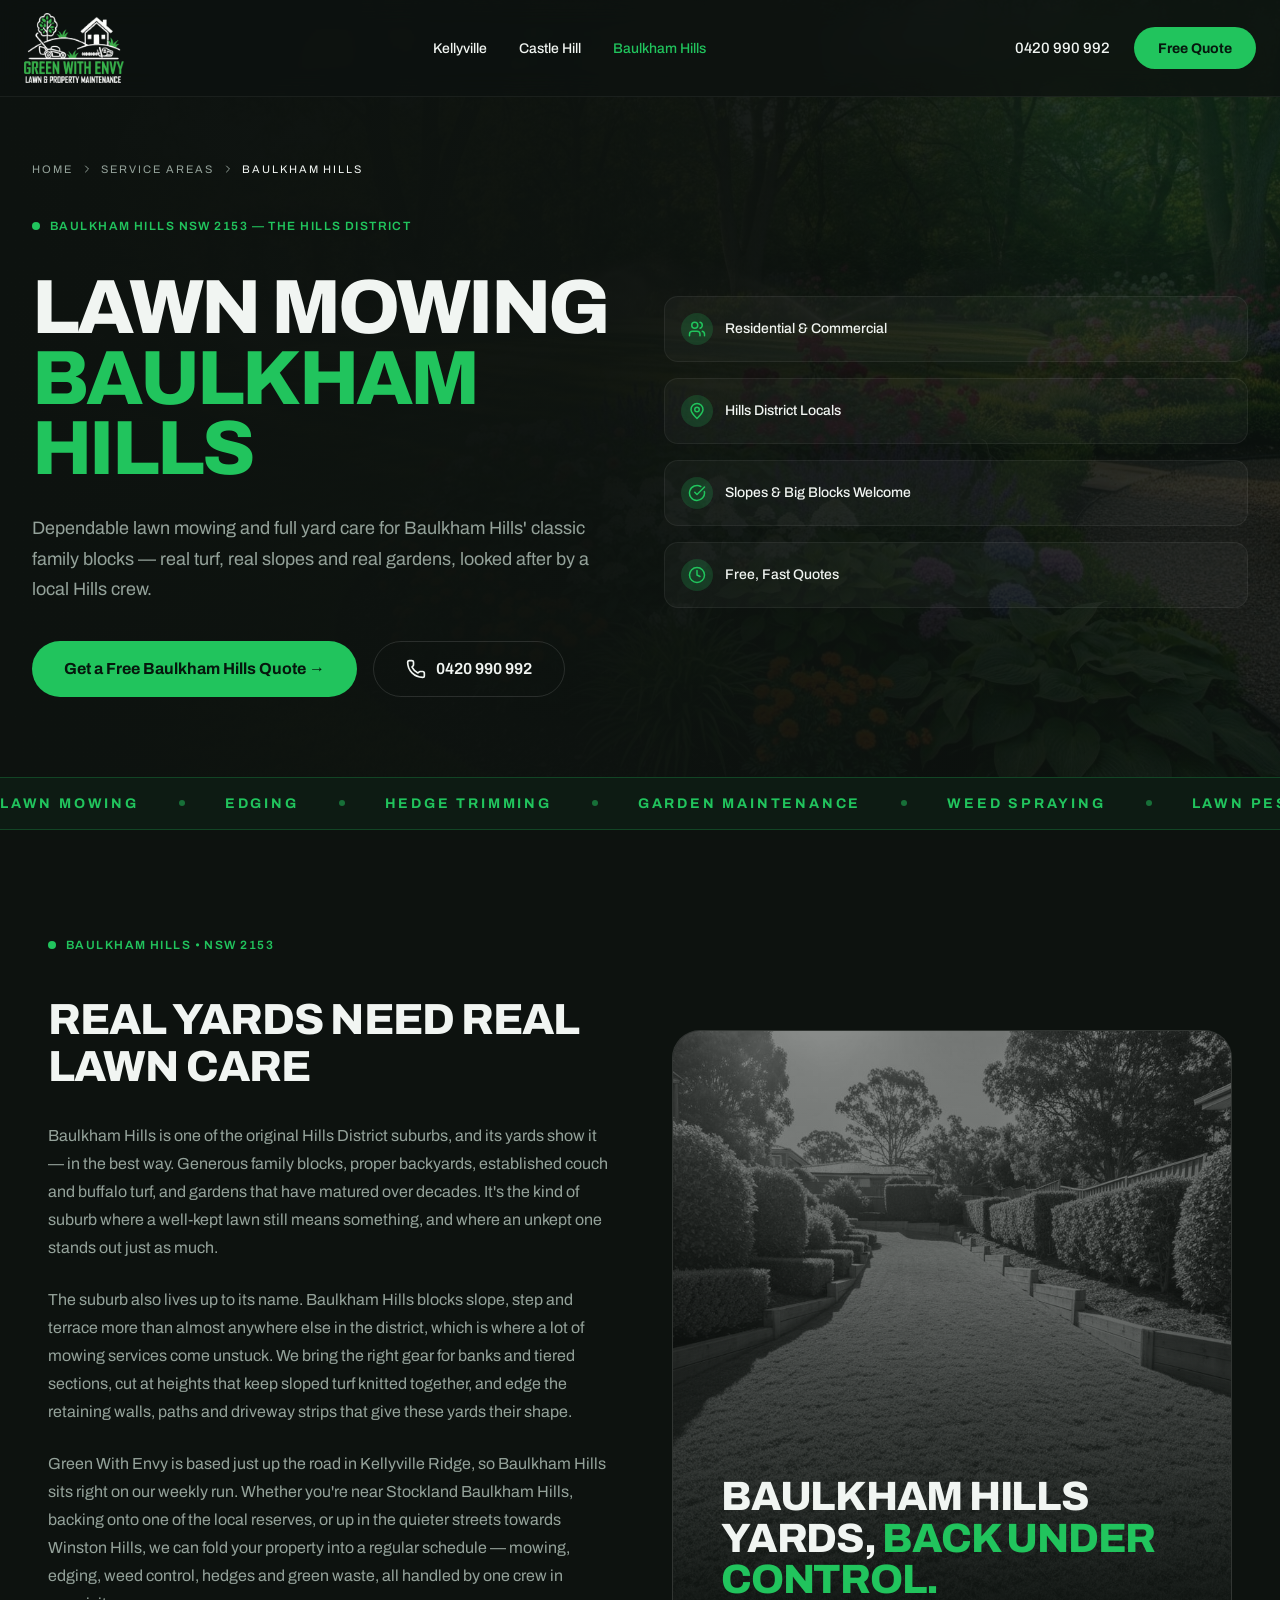
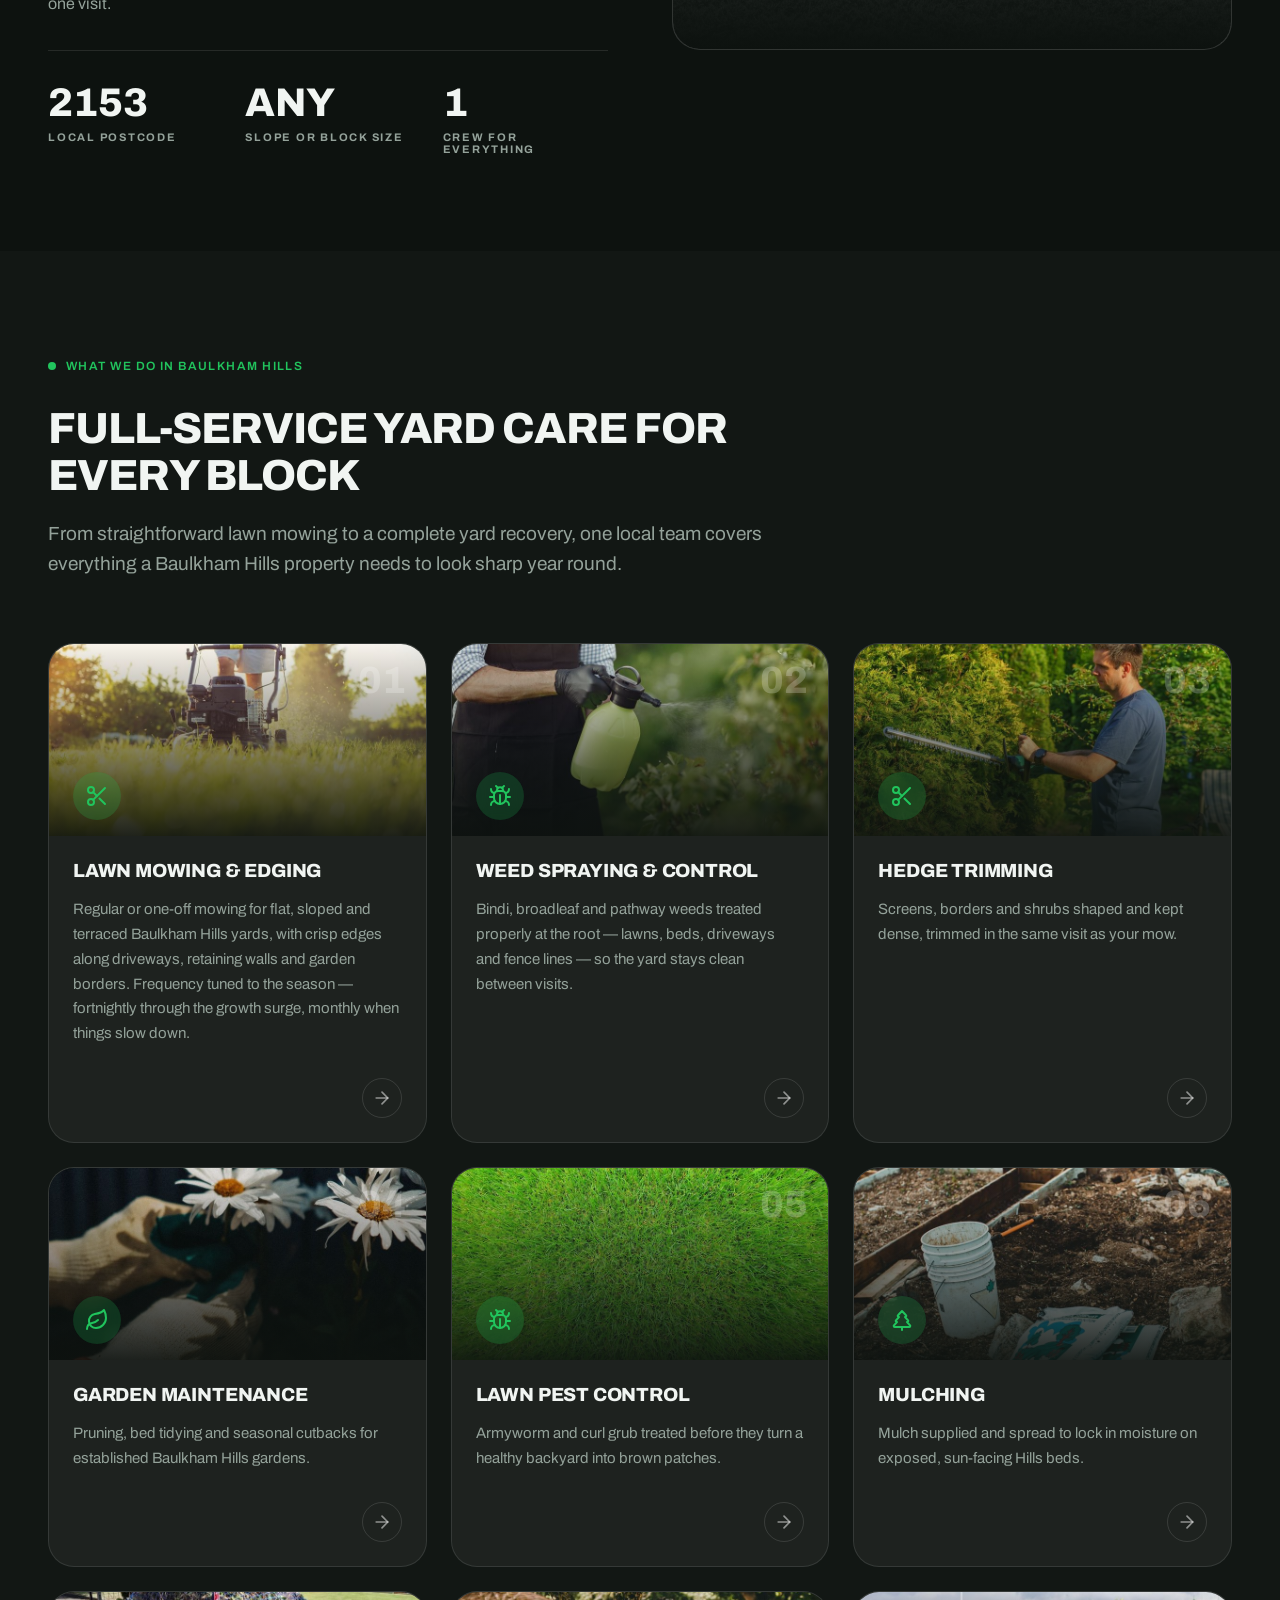
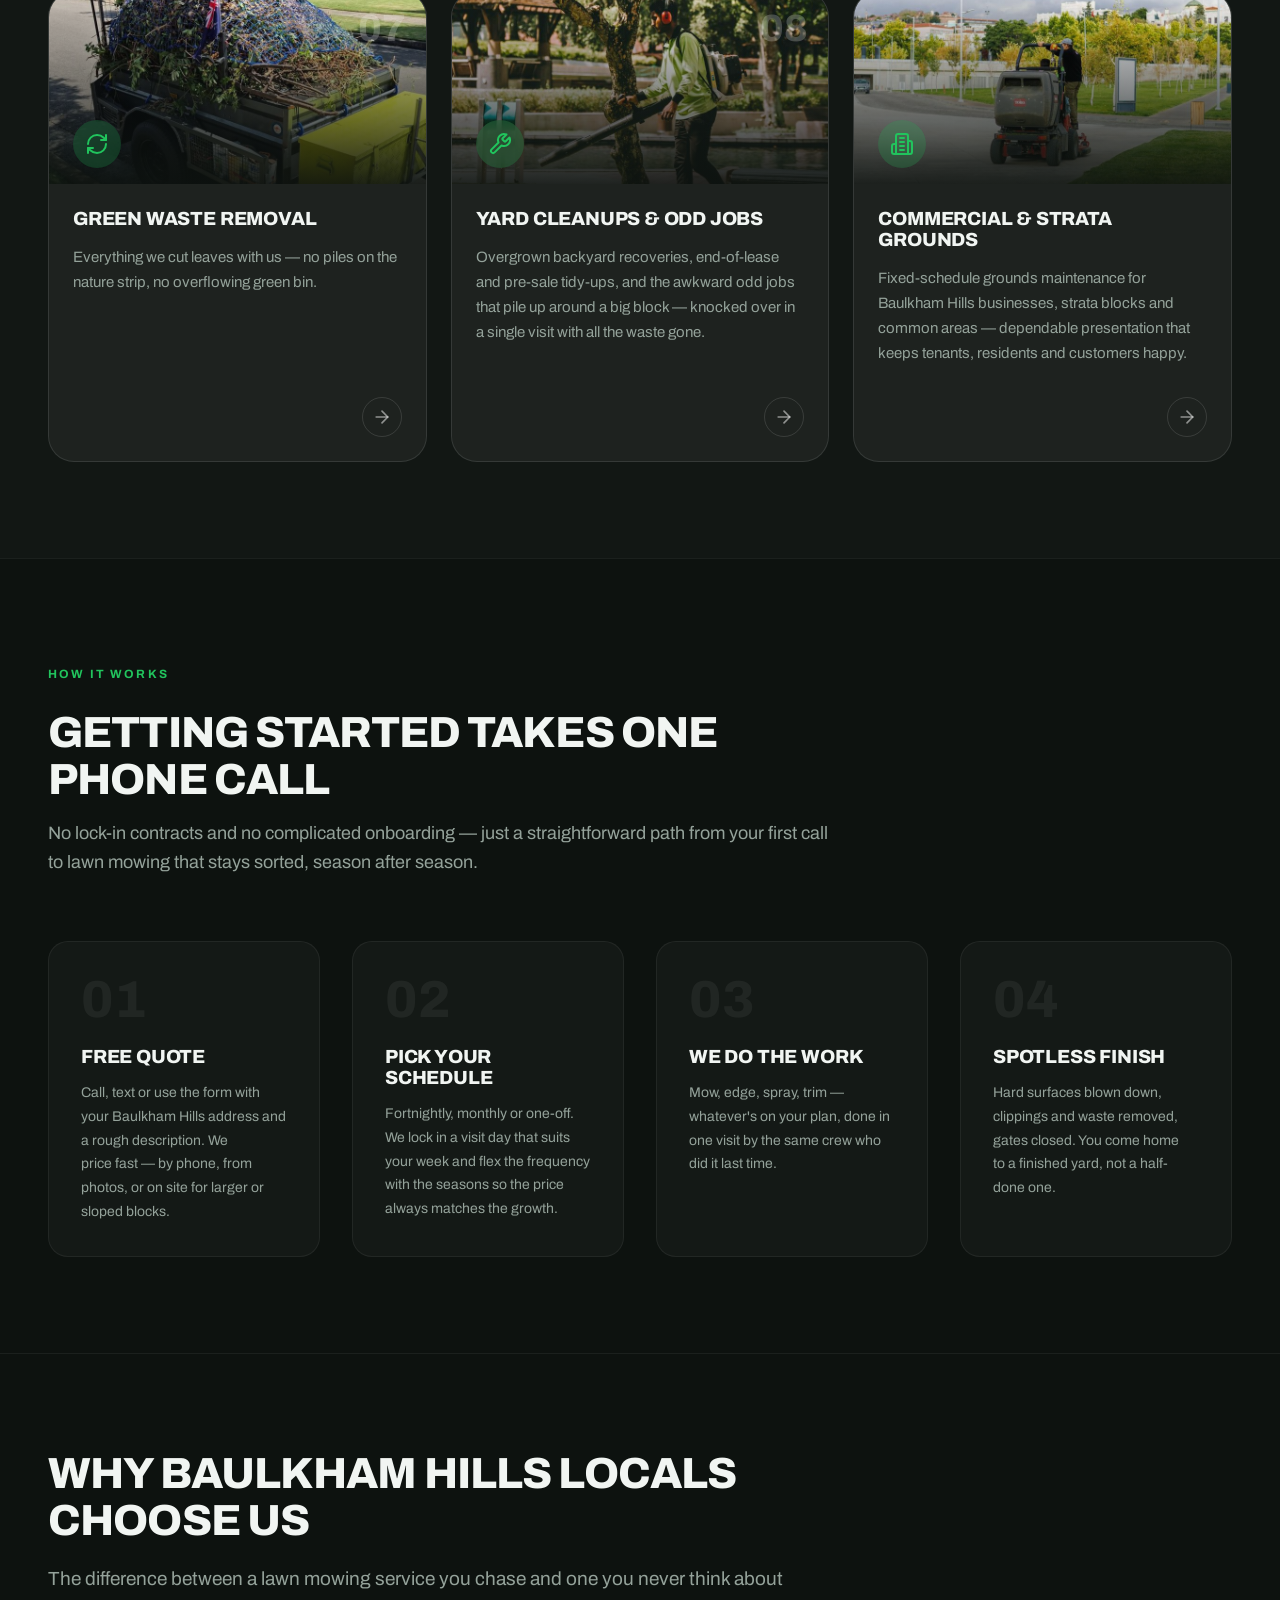
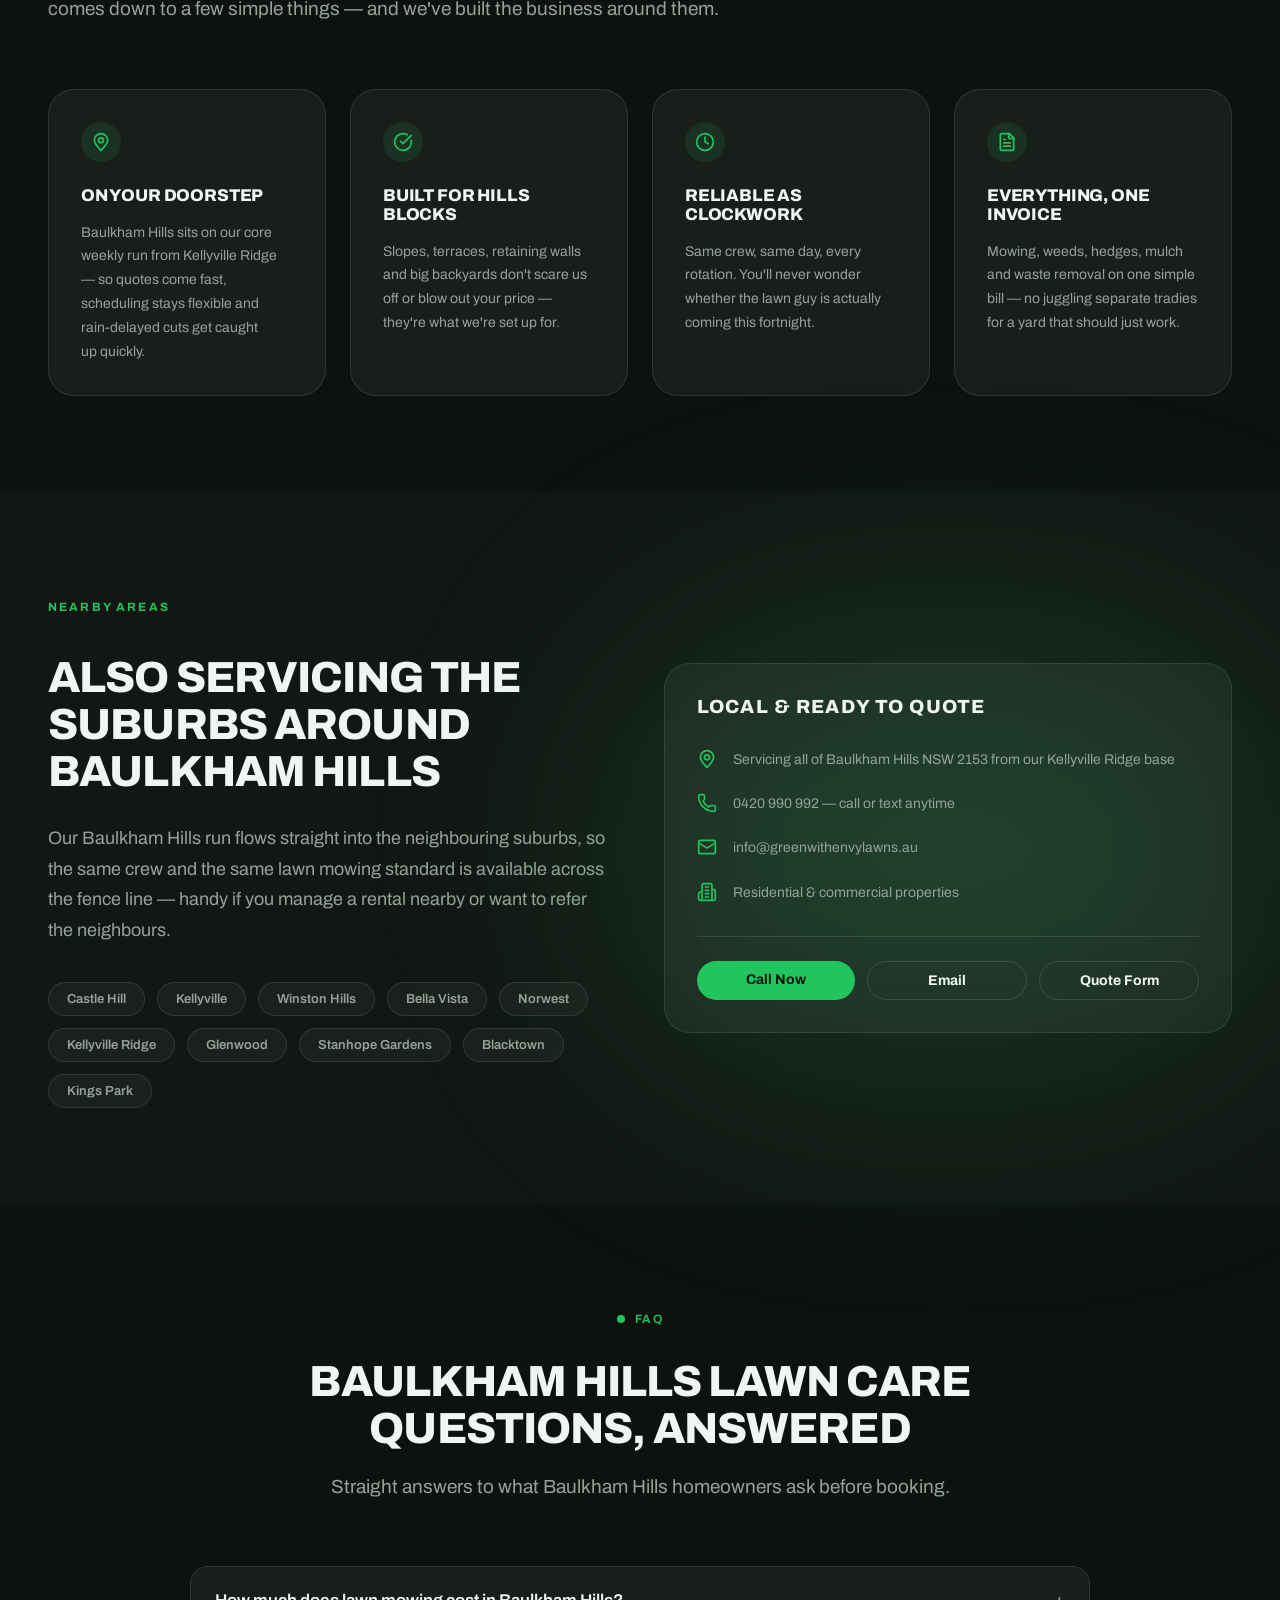
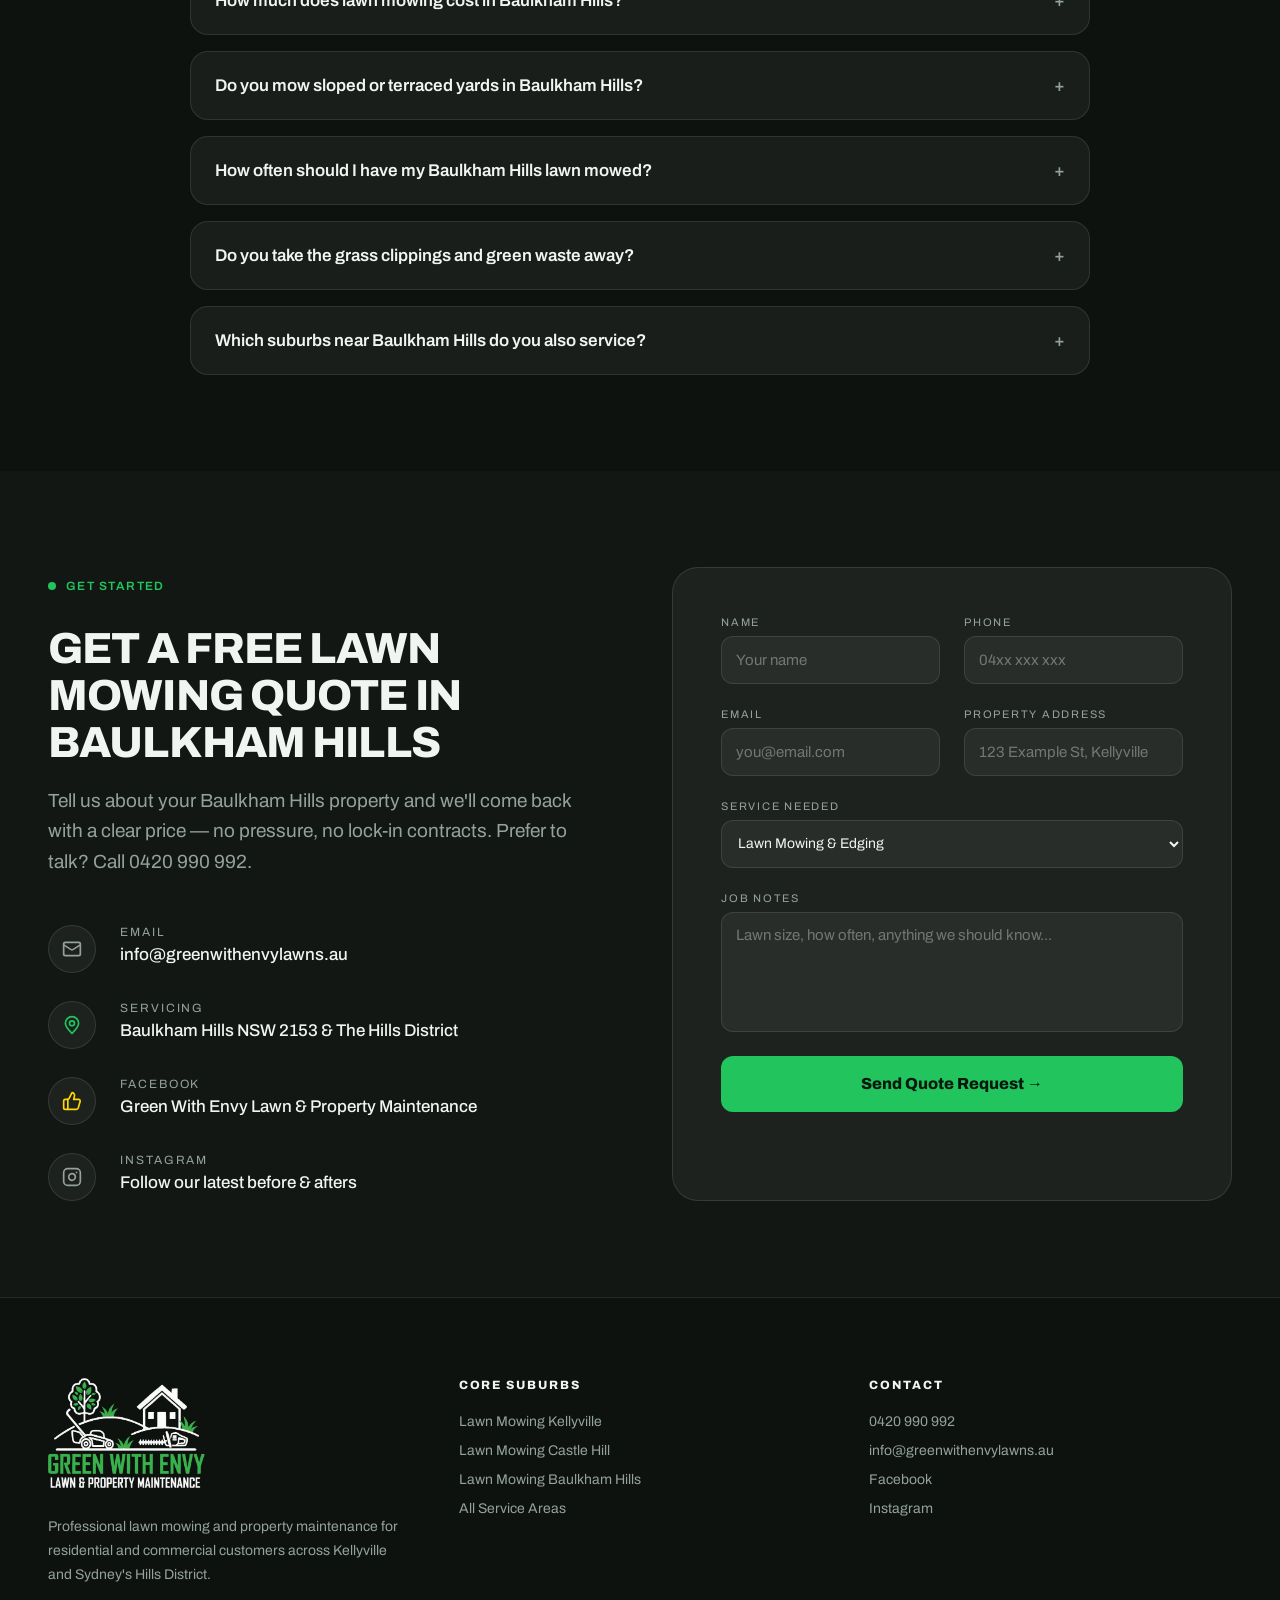
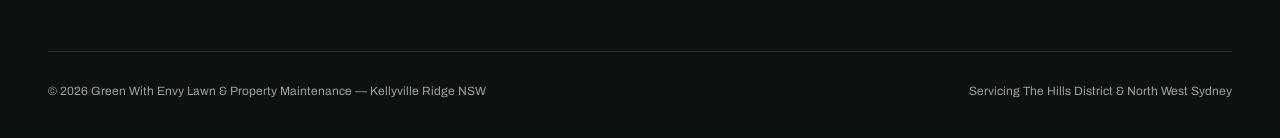
==== commit 90493b48: "Use transparent-background logo, larger in header Replaces the JPEG logo (black box) with a transpar" ====
--- a/baulkham-hills/index.html
+++ b/baulkham-hills/index.html
@@ -19,7 +19,7 @@
 <meta name="twitter:title" content="Lawn Mowing Baulkham Hills NSW 2153 | Green With Envy">
 <meta name="twitter:description" content="Dependable lawn mowing & yard care in Baulkham Hills NSW 2153 — slopes, terraces & big blocks welcome. Local Hills crew, free quotes. Call 0420 990 992.">
 <meta name="twitter:image" content="https://greenwithenvylawns.au/assets/img/lawn-mowing-baulkham-hills-hero.jpg">
-<link rel="icon" type="image/jpeg" href="../assets/img/green-with-envy-lawn-property-maintenance-logo.jpg">
+<link rel="icon" type="image/png" href="../assets/img/green-with-envy-lawn-property-maintenance-logo.png">
 <link rel="preload" href="../assets/fonts/archivo-latin.woff2" as="font" type="font/woff2" crossorigin>
 <link rel="preload" href="../assets/img/lawn-mowing-baulkham-hills-hero.jpg" as="image" fetchpriority="high">
 <link rel="stylesheet" href="../assets/css/styles.css">
@@ -34,7 +34,7 @@
   "telephone": "+61420990992",
   "email": "info@greenwithenvylawns.au",
   "image": "https://greenwithenvylawns.au/assets/img/lawn-mowing-kellyville-hills-district-hero.jpg",
-  "logo": "https://greenwithenvylawns.au/assets/img/green-with-envy-lawn-property-maintenance-logo.jpg",
+  "logo": "https://greenwithenvylawns.au/assets/img/green-with-envy-lawn-property-maintenance-logo.png",
   "priceRange": "$$",
   "currenciesAccepted": "AUD",
   "address": {
@@ -306,7 +306,7 @@
 <header class="site-header">
   <div class="bar">
     <a class="brand" href="../" aria-label="Green With Envy Lawn & Property Maintenance — home">
-      <img src="../assets/img/green-with-envy-lawn-property-maintenance-logo.jpg" alt="Green With Envy Lawn & Property Maintenance logo" width="300" height="222">
+      <img src="../assets/img/green-with-envy-lawn-property-maintenance-logo.png" alt="Green With Envy Lawn & Property Maintenance logo" width="528" height="369">
     </a>
     <nav class="nav-desktop" aria-label="Service areas">
       <a href="../">Kellyville</a>
@@ -721,7 +721,7 @@
   <div class="container">
     <div class="footer-grid">
       <div class="footer-brand">
-        <a href="../"><img src="../assets/img/green-with-envy-lawn-property-maintenance-logo.jpg" alt="Green With Envy Lawn & Property Maintenance logo" loading="lazy" width="300" height="222"></a>
+        <a href="../"><img src="../assets/img/green-with-envy-lawn-property-maintenance-logo.png" alt="Green With Envy Lawn & Property Maintenance logo" loading="lazy" width="528" height="369"></a>
         <p>Professional lawn mowing and property maintenance for residential and commercial customers across Kellyville and Sydney's Hills District.</p>
       </div>
       <div class="footer-col">
--- a/assets/css/styles.css
+++ b/assets/css/styles.css
@@ -79,7 +79,7 @@
   display: flex; align-items: center; justify-content: space-between; gap: 24px;
 }
 .site-header .brand { display: flex; align-items: center; gap: 12px; flex-shrink: 0; }
-.site-header .brand img { height: 68px; width: auto; object-fit: contain; padding: 6px 0; }
+.site-header .brand img { height: 82px; width: auto; object-fit: contain; padding: 6px 0; }
 .nav-desktop { display: flex; align-items: center; gap: 32px; font-size: 14px; font-weight: 500; }
 .nav-desktop a[aria-current="page"] { color: var(--green); }
 .header-actions { display: flex; align-items: center; gap: 24px; }
@@ -456,7 +456,7 @@
 .site-footer { border-top: 1px solid var(--line); padding: 80px 24px 40px; background: var(--bg); }
 .footer-grid { display: grid; grid-template-columns: repeat(auto-fit, minmax(260px, 1fr)); gap: 48px; margin-bottom: 64px; }
 .footer-brand { display: flex; flex-direction: column; gap: 24px; max-width: 380px; }
-.footer-brand img { height: 96px; width: auto; object-fit: contain; border-radius: 8px; align-self: flex-start; }
+.footer-brand img { height: 110px; width: auto; object-fit: contain; align-self: flex-start; }
 .footer-brand p { margin: 0; font-size: 14px; color: var(--muted); line-height: 1.7; }
 .footer-col { display: flex; flex-direction: column; gap: 22px; }
 .footer-col h4 { margin: 0; font-size: 12px; font-weight: 800; text-transform: uppercase; letter-spacing: .16em; }
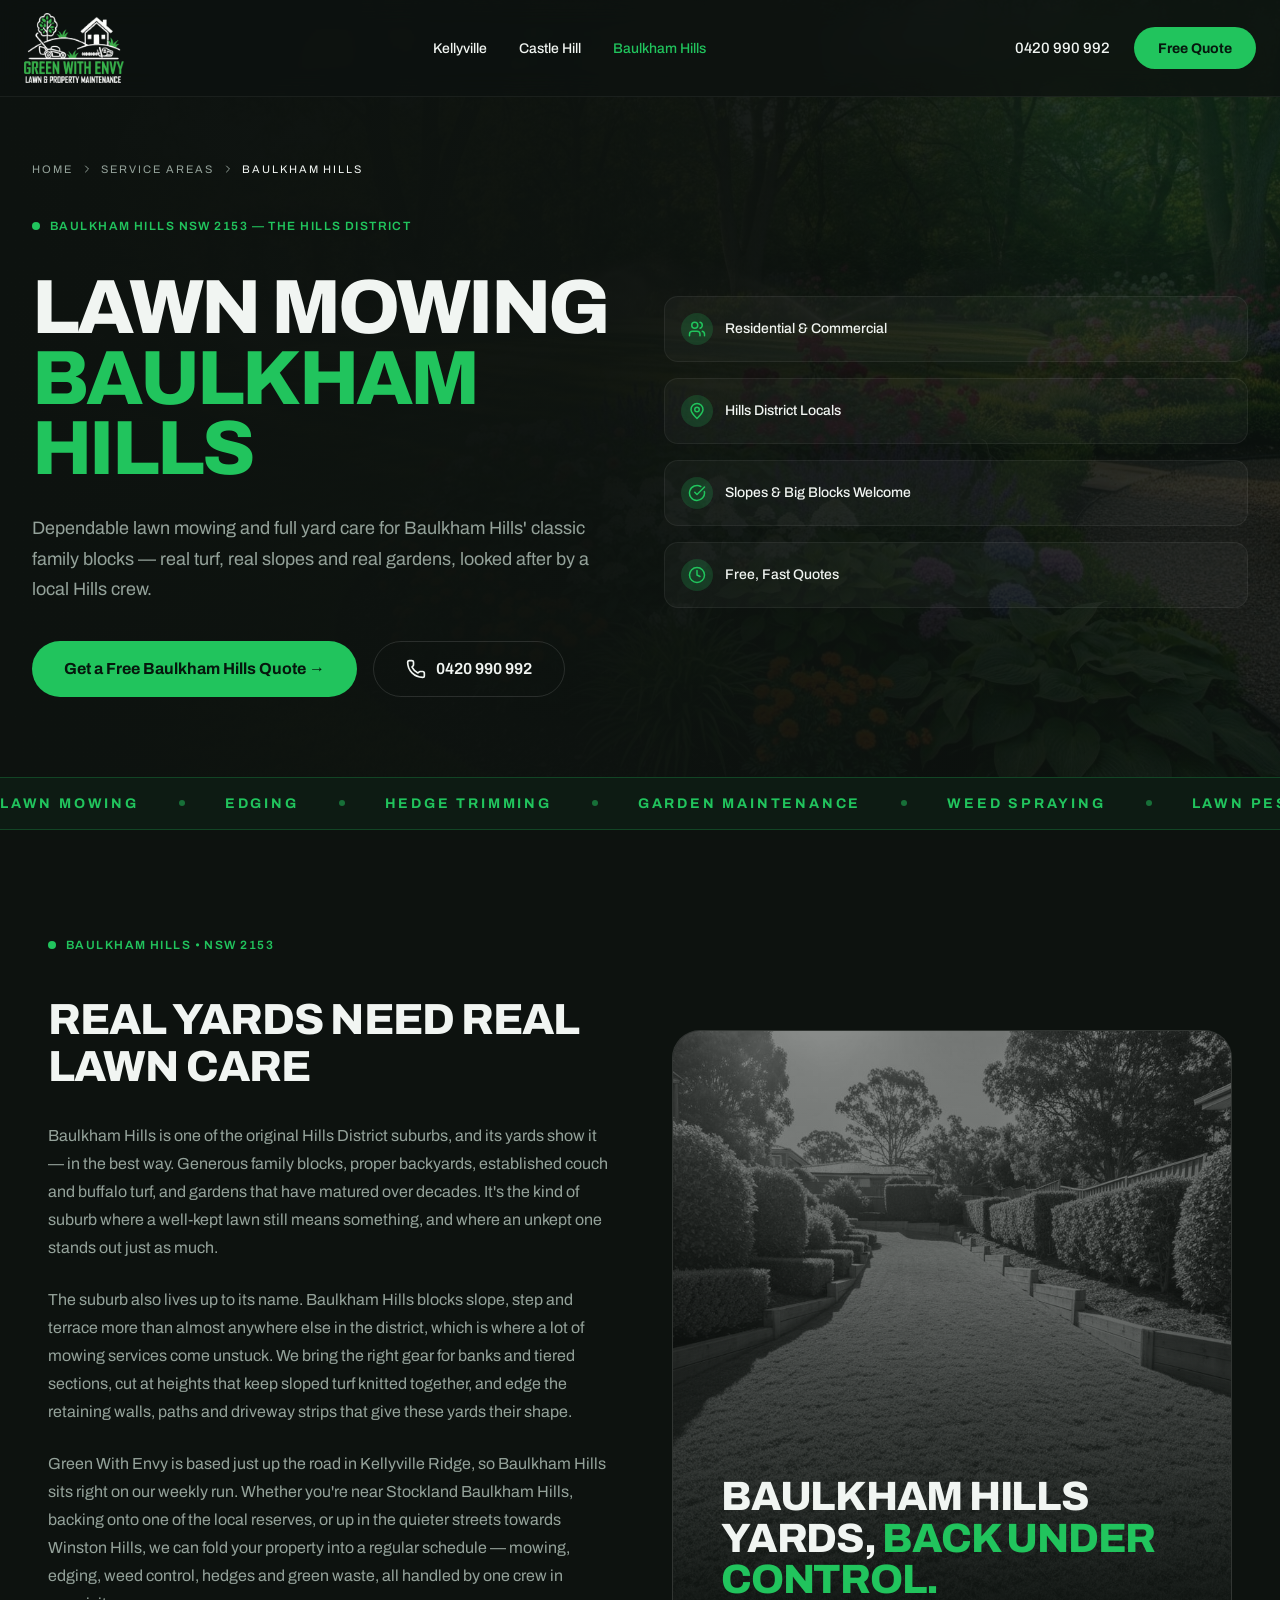
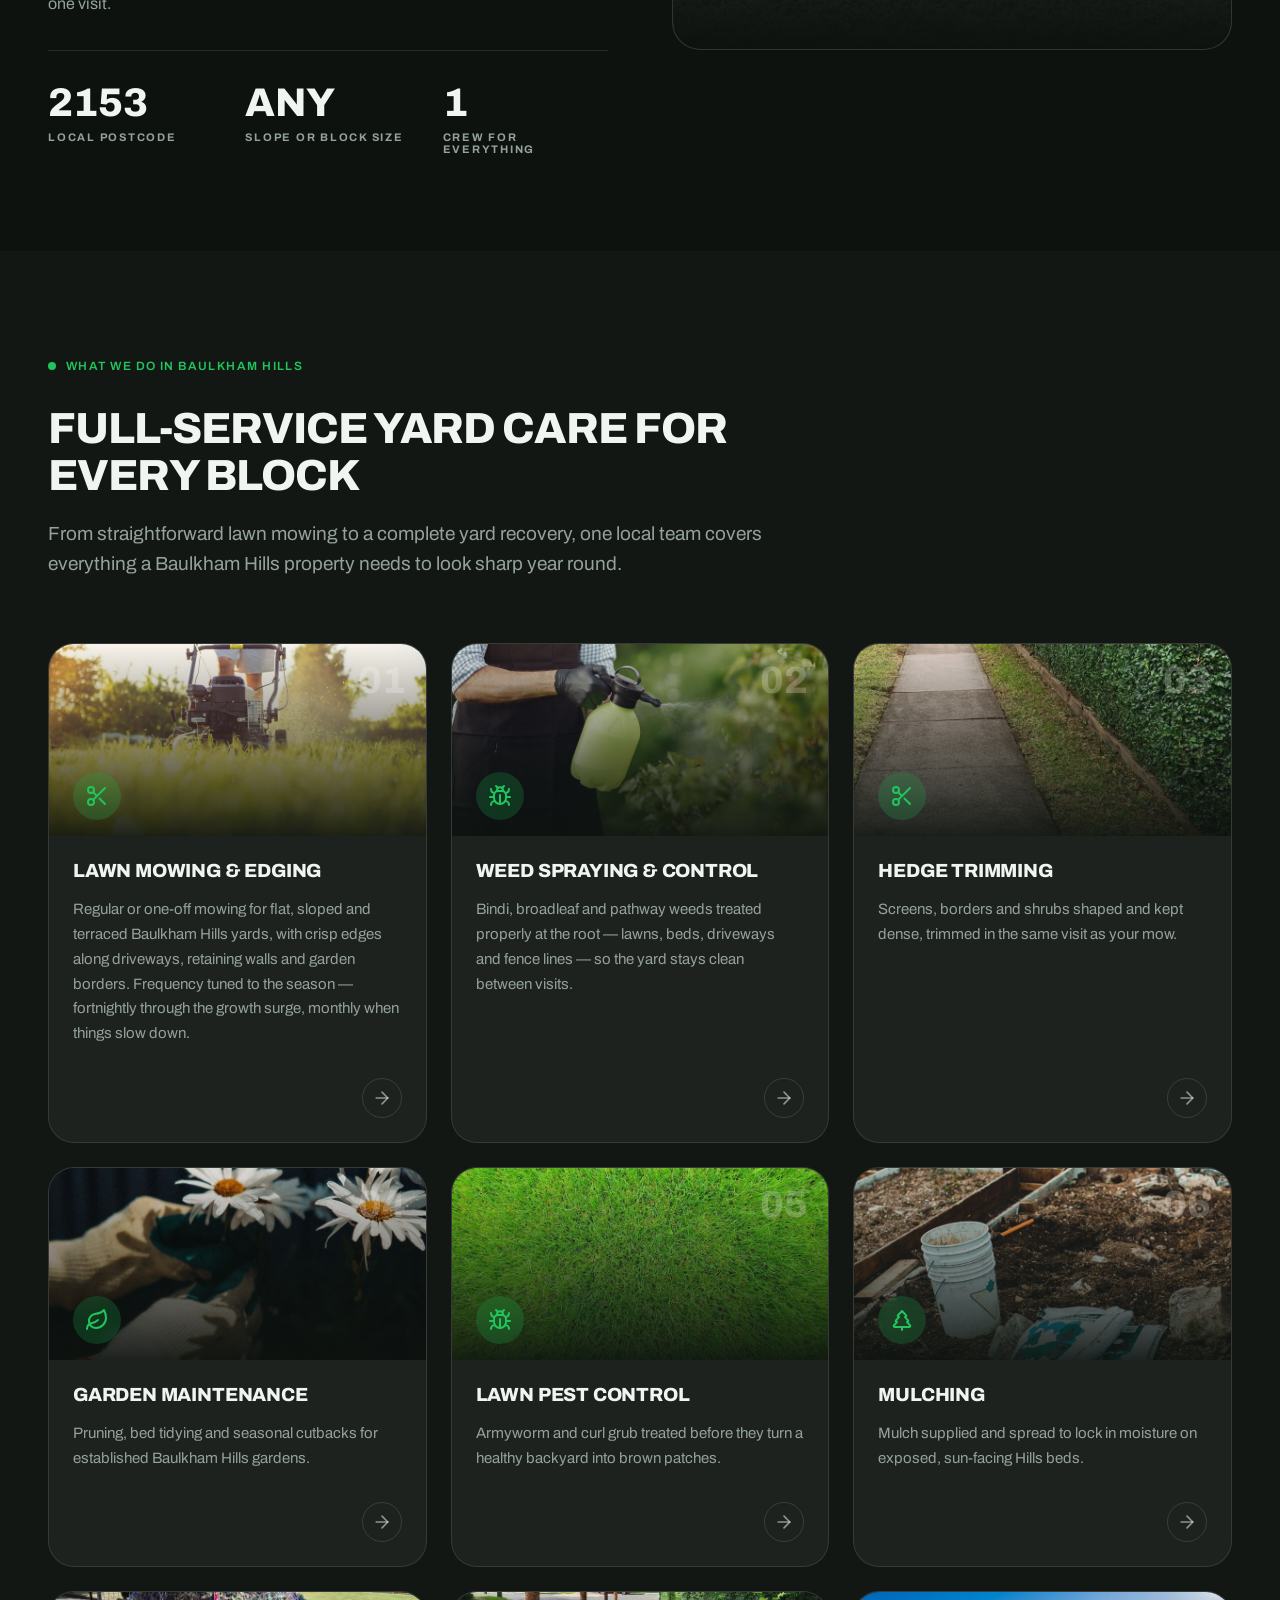
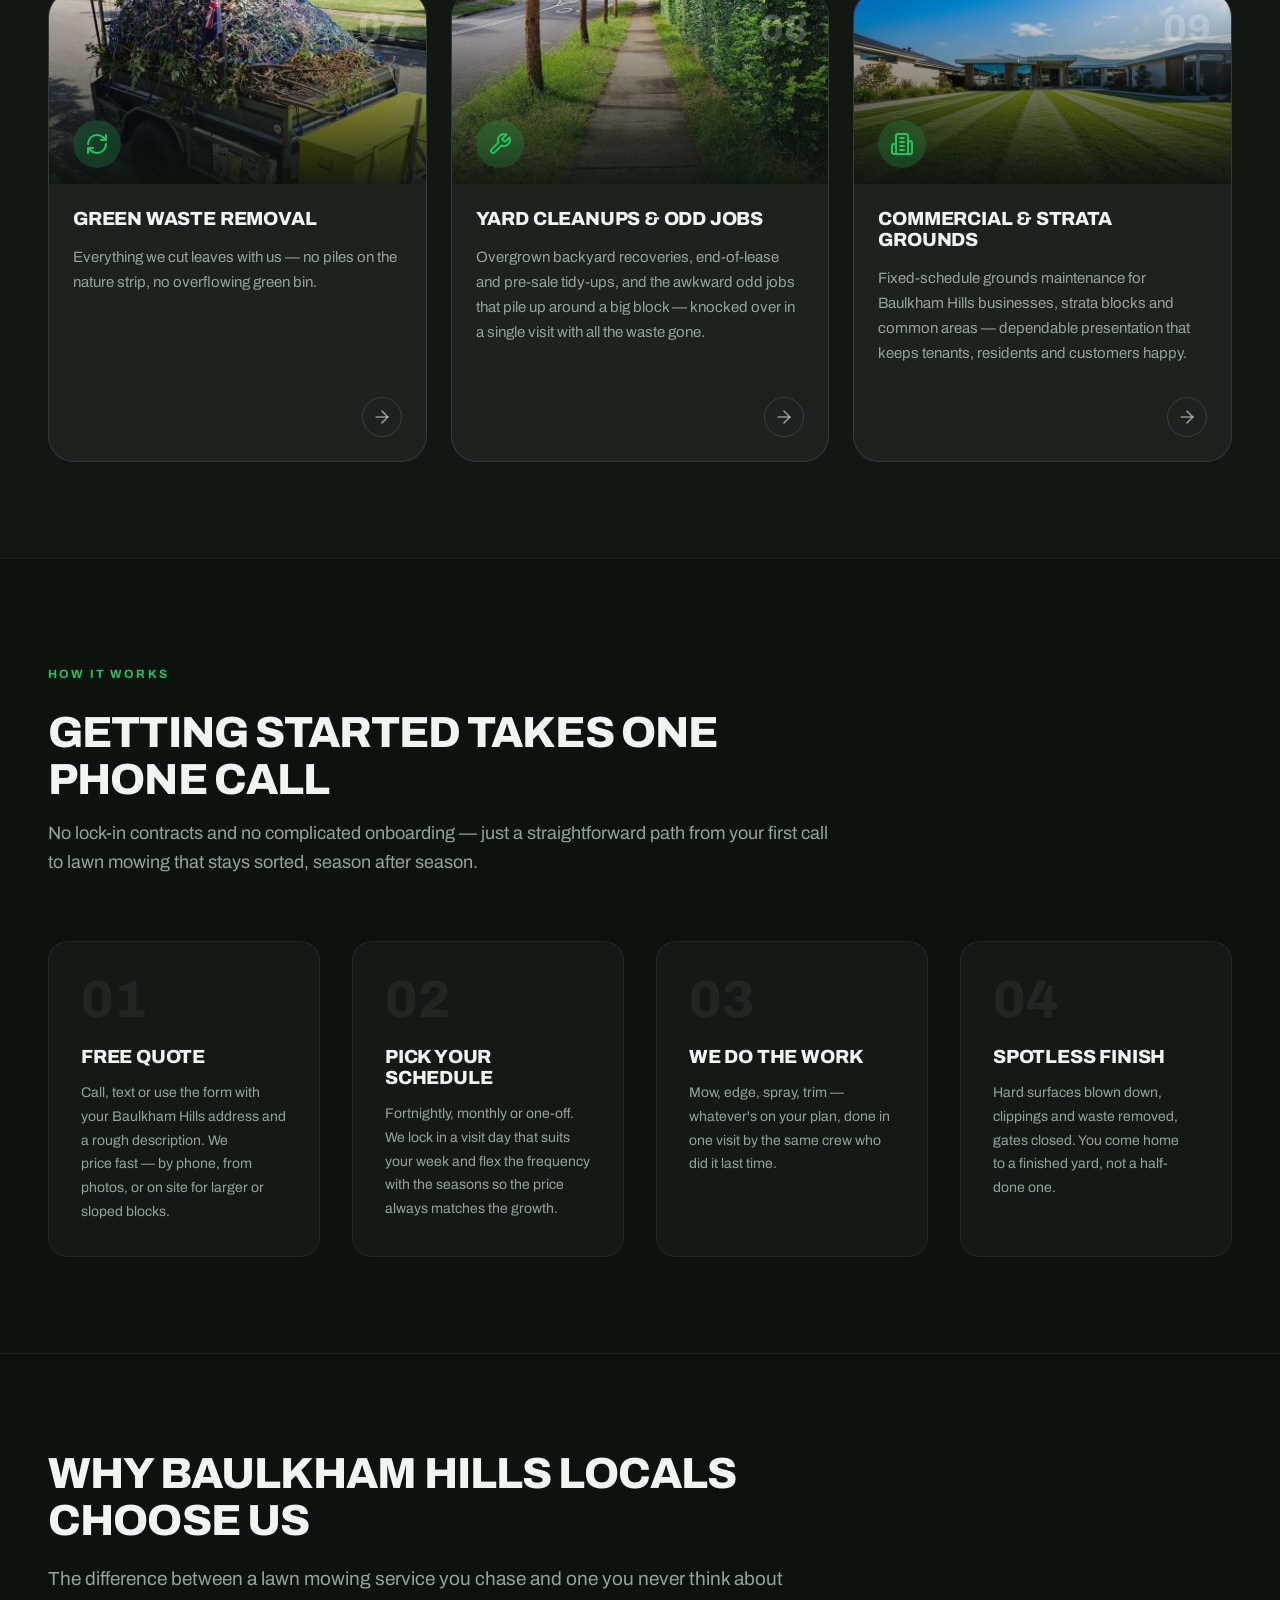
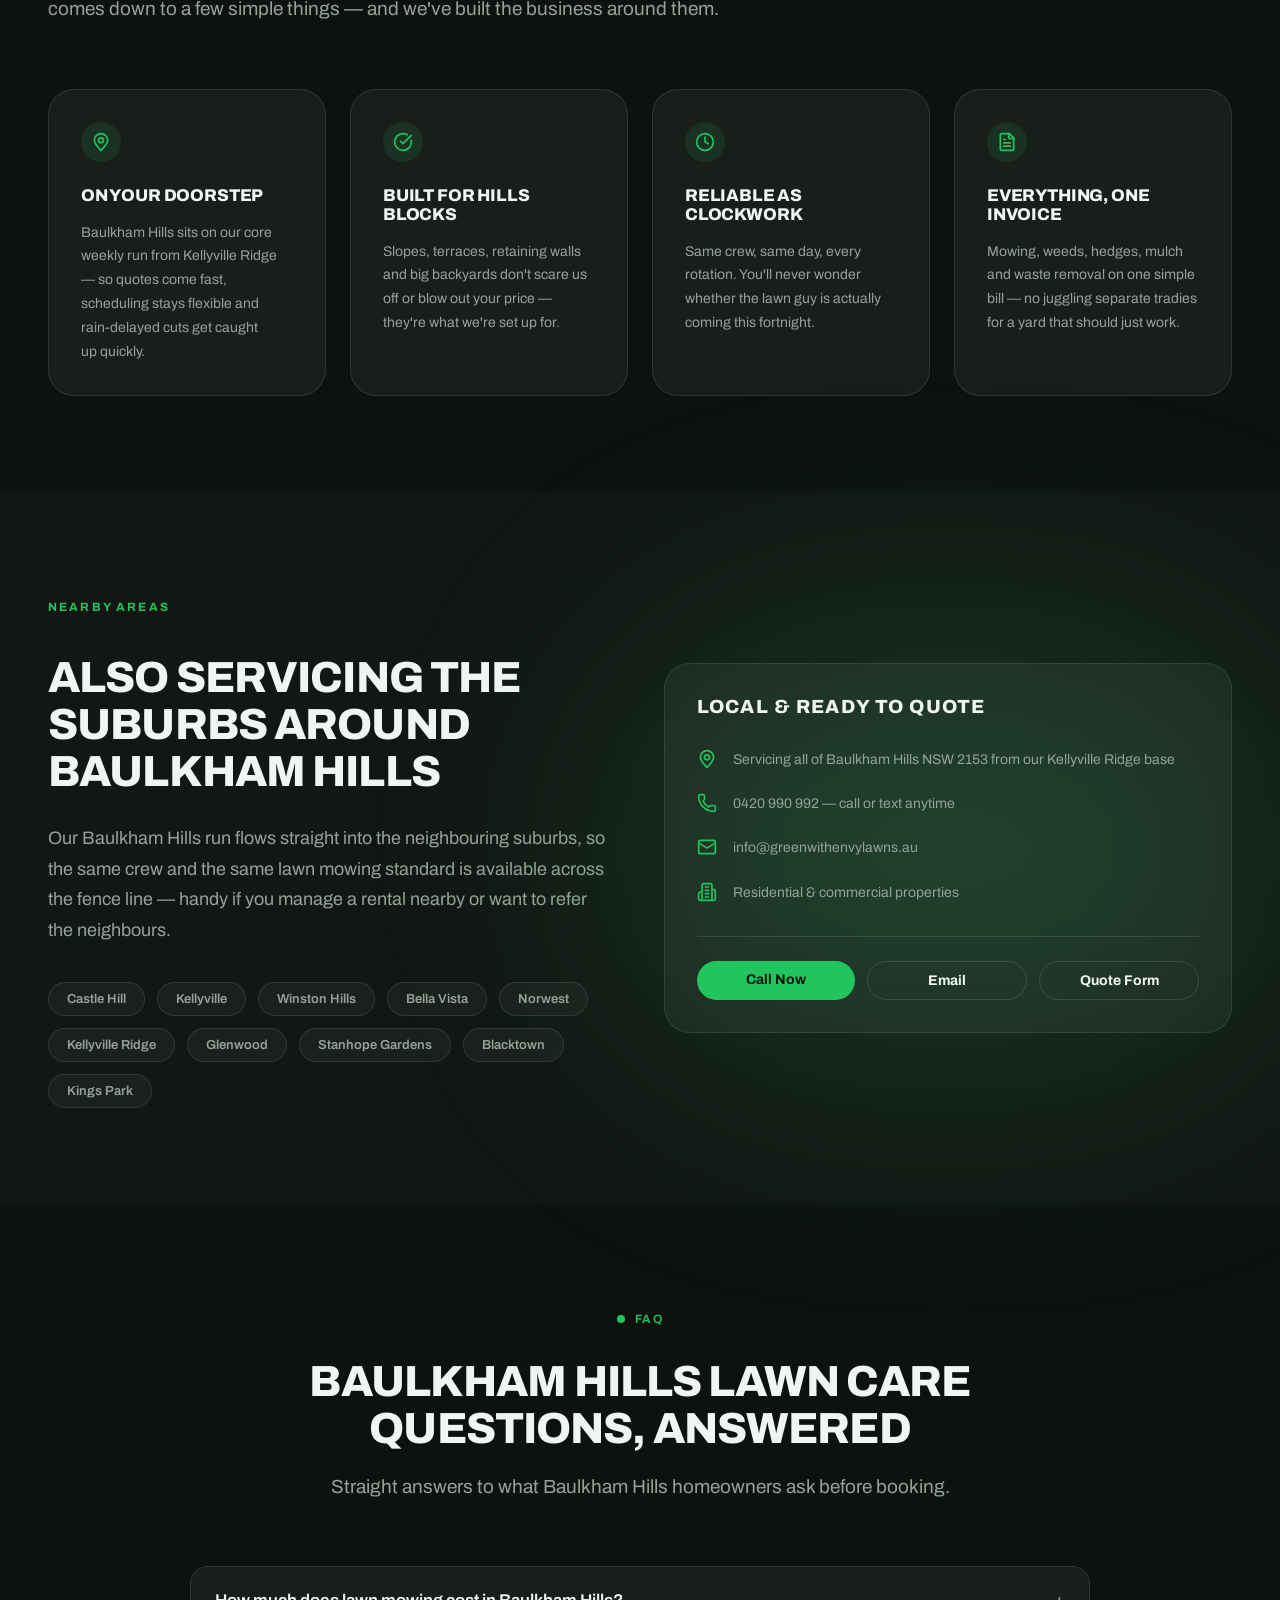
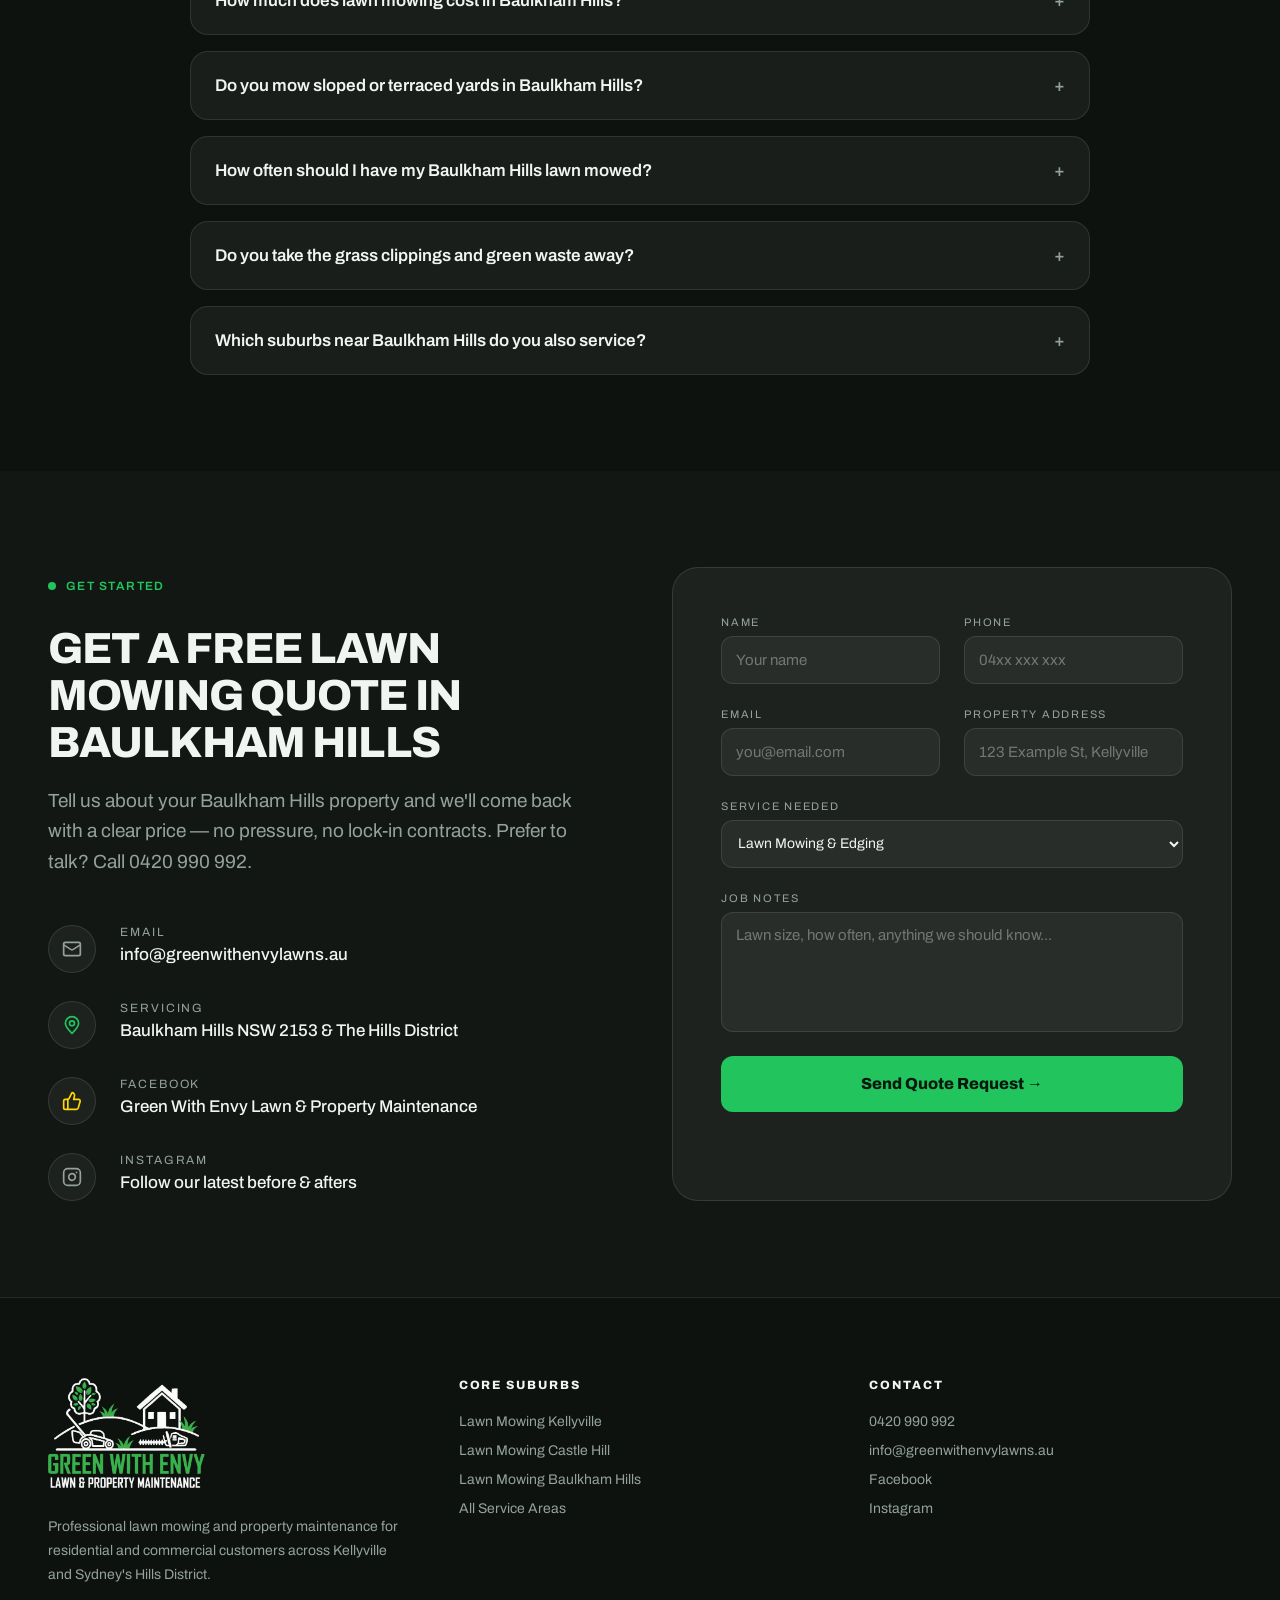
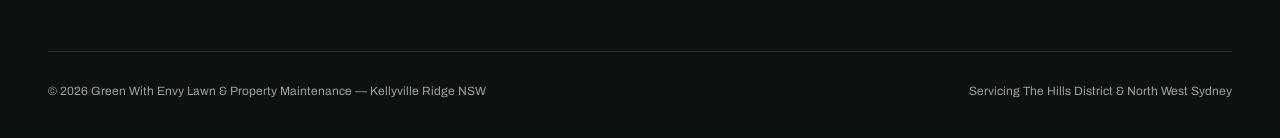
==== commit 2fe1624a: "Replace people-featuring service card images with own job photos Hedge trimming, yard work & odd job" ====
--- a/baulkham-hills/index.html
+++ b/baulkham-hills/index.html
@@ -443,7 +443,7 @@
         </article>
         <article class="service-card">
           <div class="service-media">
-            <img src="../assets/img/hedge-trimming-service.jpg" alt="Neatly trimmed hedge — hedge trimming service in the Hills District" loading="lazy" width="800">
+            <img src="../assets/img/hedge-trimming-service.jpg" alt="Freshly trimmed, squared-off hedge along a Hills District footpath" loading="lazy" width="800">
             <div class="scrim"></div>
             <div class="num" aria-hidden="true">03</div>
             <div class="si"><svg class="icon" width="24" height="24" viewBox="0 0 24 24" fill="none" stroke="currentColor" stroke-width="2" stroke-linecap="round" stroke-linejoin="round" aria-hidden="true"><circle cx="6" cy="6" r="3"/><circle cx="6" cy="18" r="3"/><path d="M20 4 8.12 15.88"/><path d="M14.47 14.48 20 20"/><path d="M8.12 8.12 12 12"/></svg></div>
@@ -508,7 +508,7 @@
         </article>
         <article class="service-card">
           <div class="service-media">
-            <img src="../assets/img/yard-cleanup-service.jpg" alt="Overgrown yard cleanup and odd jobs service" loading="lazy" width="800">
+            <img src="../assets/img/yard-cleanup-service.jpg" alt="Overgrown lawn with long grass ready for a yard cleanup in the Hills District" loading="lazy" width="800">
             <div class="scrim"></div>
             <div class="num" aria-hidden="true">08</div>
             <div class="si"><svg class="icon" width="24" height="24" viewBox="0 0 24 24" fill="none" stroke="currentColor" stroke-width="2" stroke-linecap="round" stroke-linejoin="round" aria-hidden="true"><path d="M14.7 6.3a1 1 0 0 0 0 1.4l1.6 1.6a1 1 0 0 0 1.4 0l3.77-3.77a6 6 0 0 1-7.94 7.94l-6.91 6.91a2.12 2.12 0 0 1-3-3l6.91-6.91a6 6 0 0 1 7.94-7.94l-3.76 3.76z"/></svg></div>
@@ -521,7 +521,7 @@
         </article>
         <article class="service-card">
           <div class="service-media">
-            <img src="../assets/img/commercial-strata-grounds-service.jpg" alt="Commercial and strata grounds maintenance in the Hills District" loading="lazy" width="800">
+            <img src="../assets/img/commercial-strata-grounds-service.jpg" alt="Wide striped lawn maintained in front of modern commercial buildings" loading="lazy" width="800">
             <div class="scrim"></div>
             <div class="num" aria-hidden="true">09</div>
             <div class="si"><svg class="icon" width="24" height="24" viewBox="0 0 24 24" fill="none" stroke="currentColor" stroke-width="2" stroke-linecap="round" stroke-linejoin="round" aria-hidden="true"><path d="M6 22V4a2 2 0 0 1 2-2h8a2 2 0 0 1 2 2v18Z"/><path d="M6 12H4a2 2 0 0 0-2 2v6a2 2 0 0 0 2 2h2"/><path d="M18 9h2a2 2 0 0 1 2 2v9a2 2 0 0 1-2 2h-2"/><path d="M10 6h4"/><path d="M10 10h4"/><path d="M10 14h4"/><path d="M10 18h4"/></svg></div>
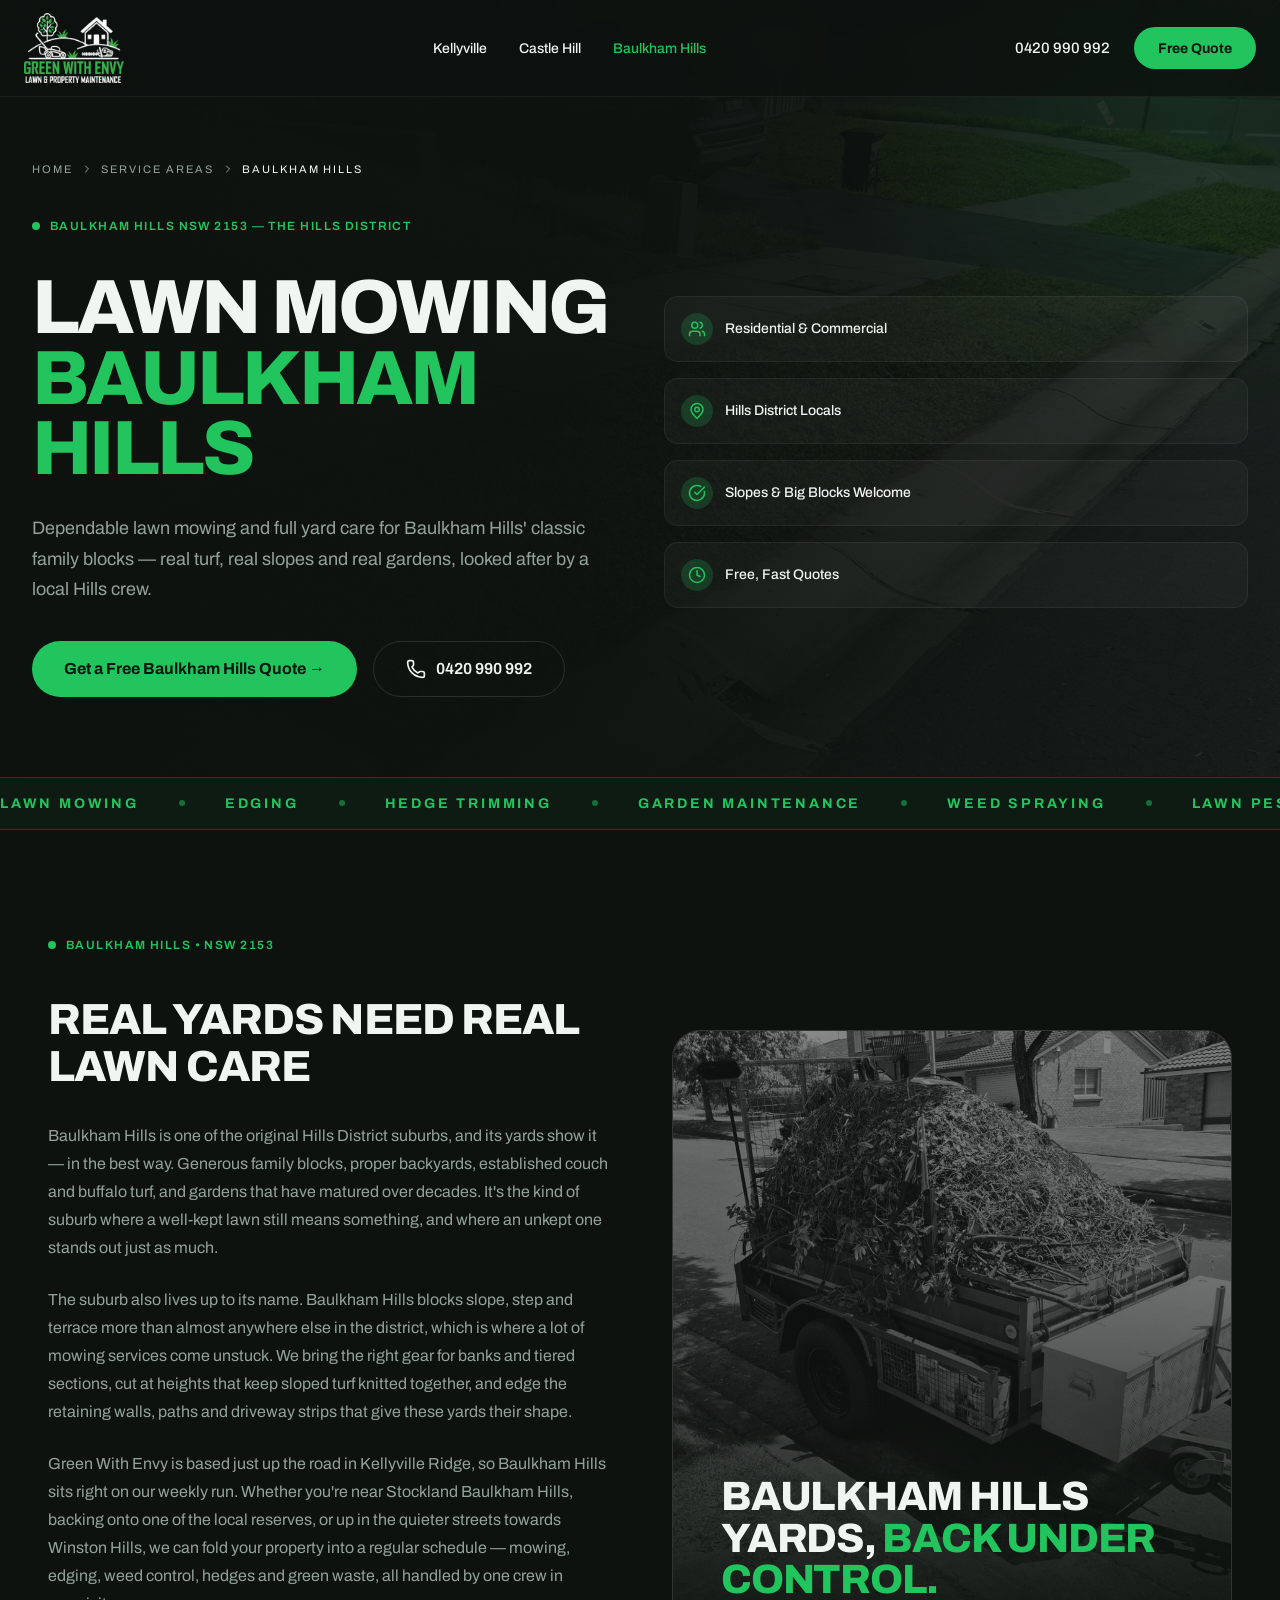
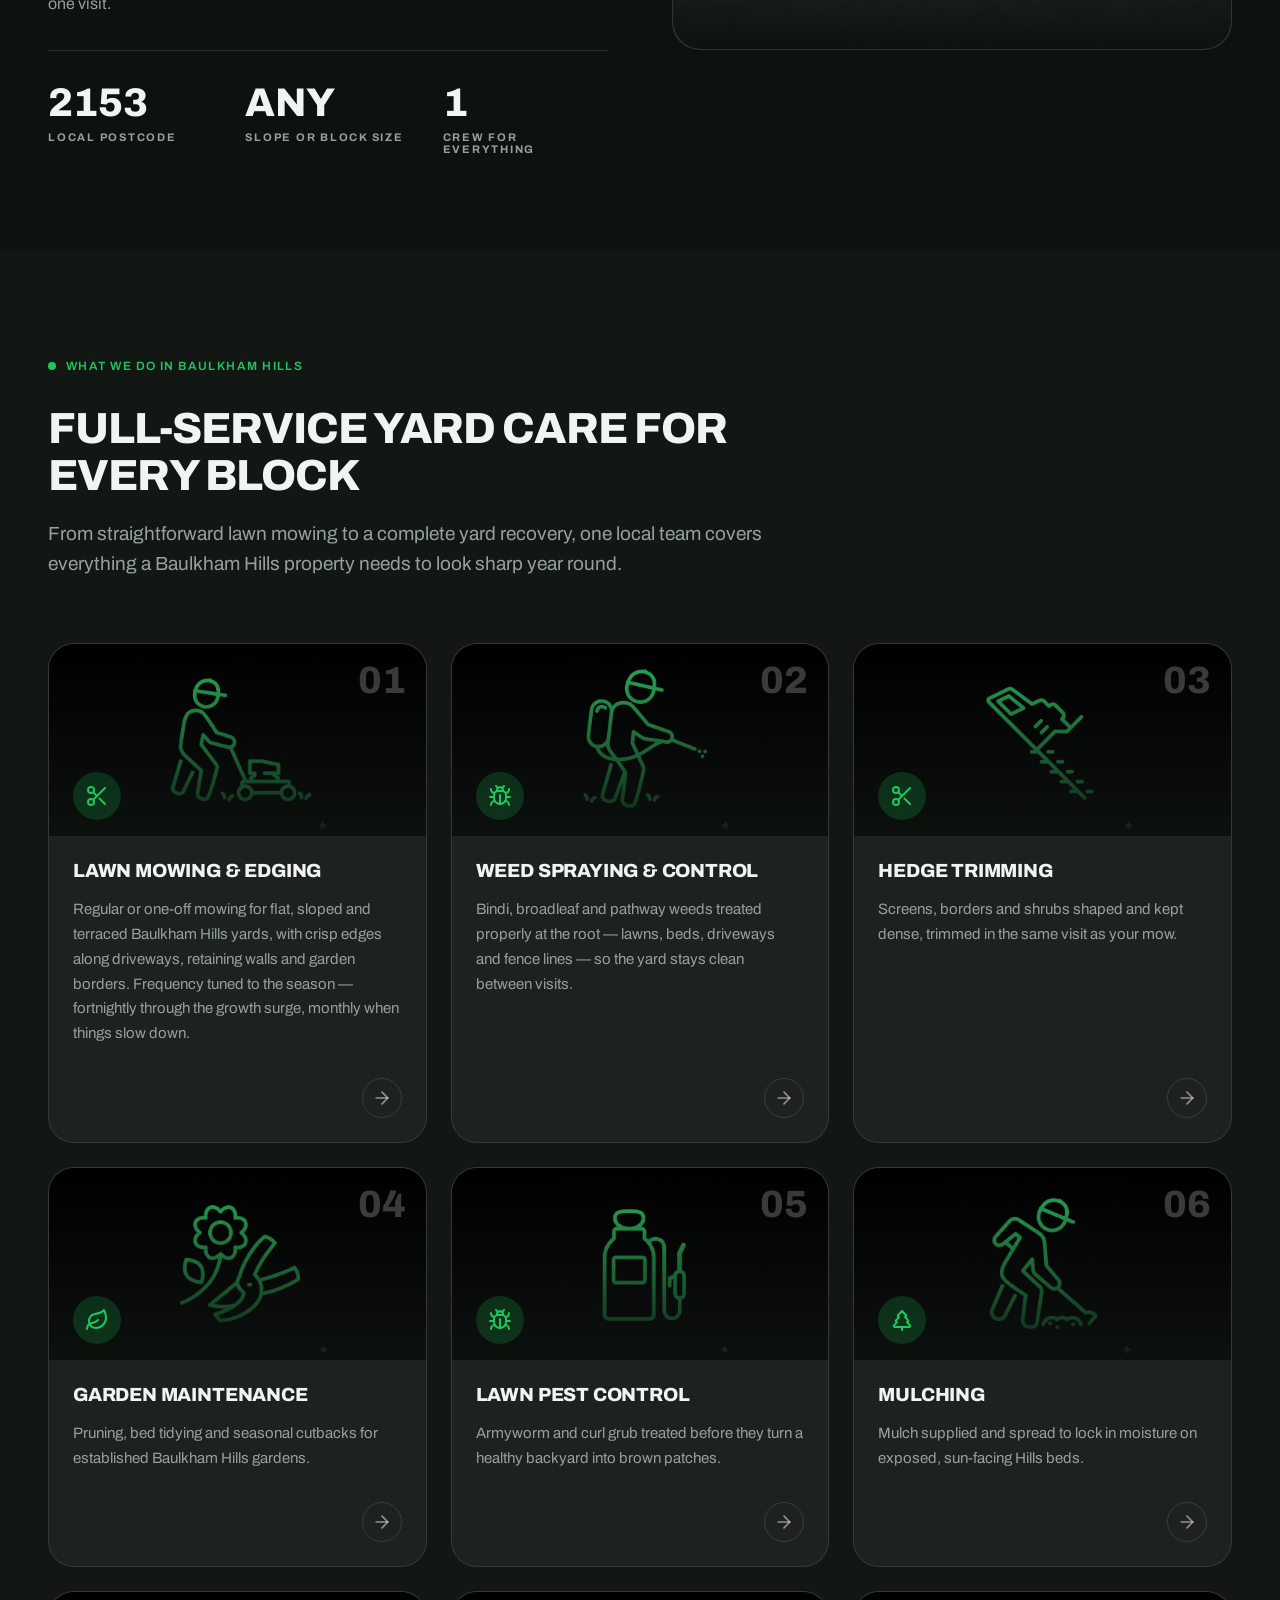
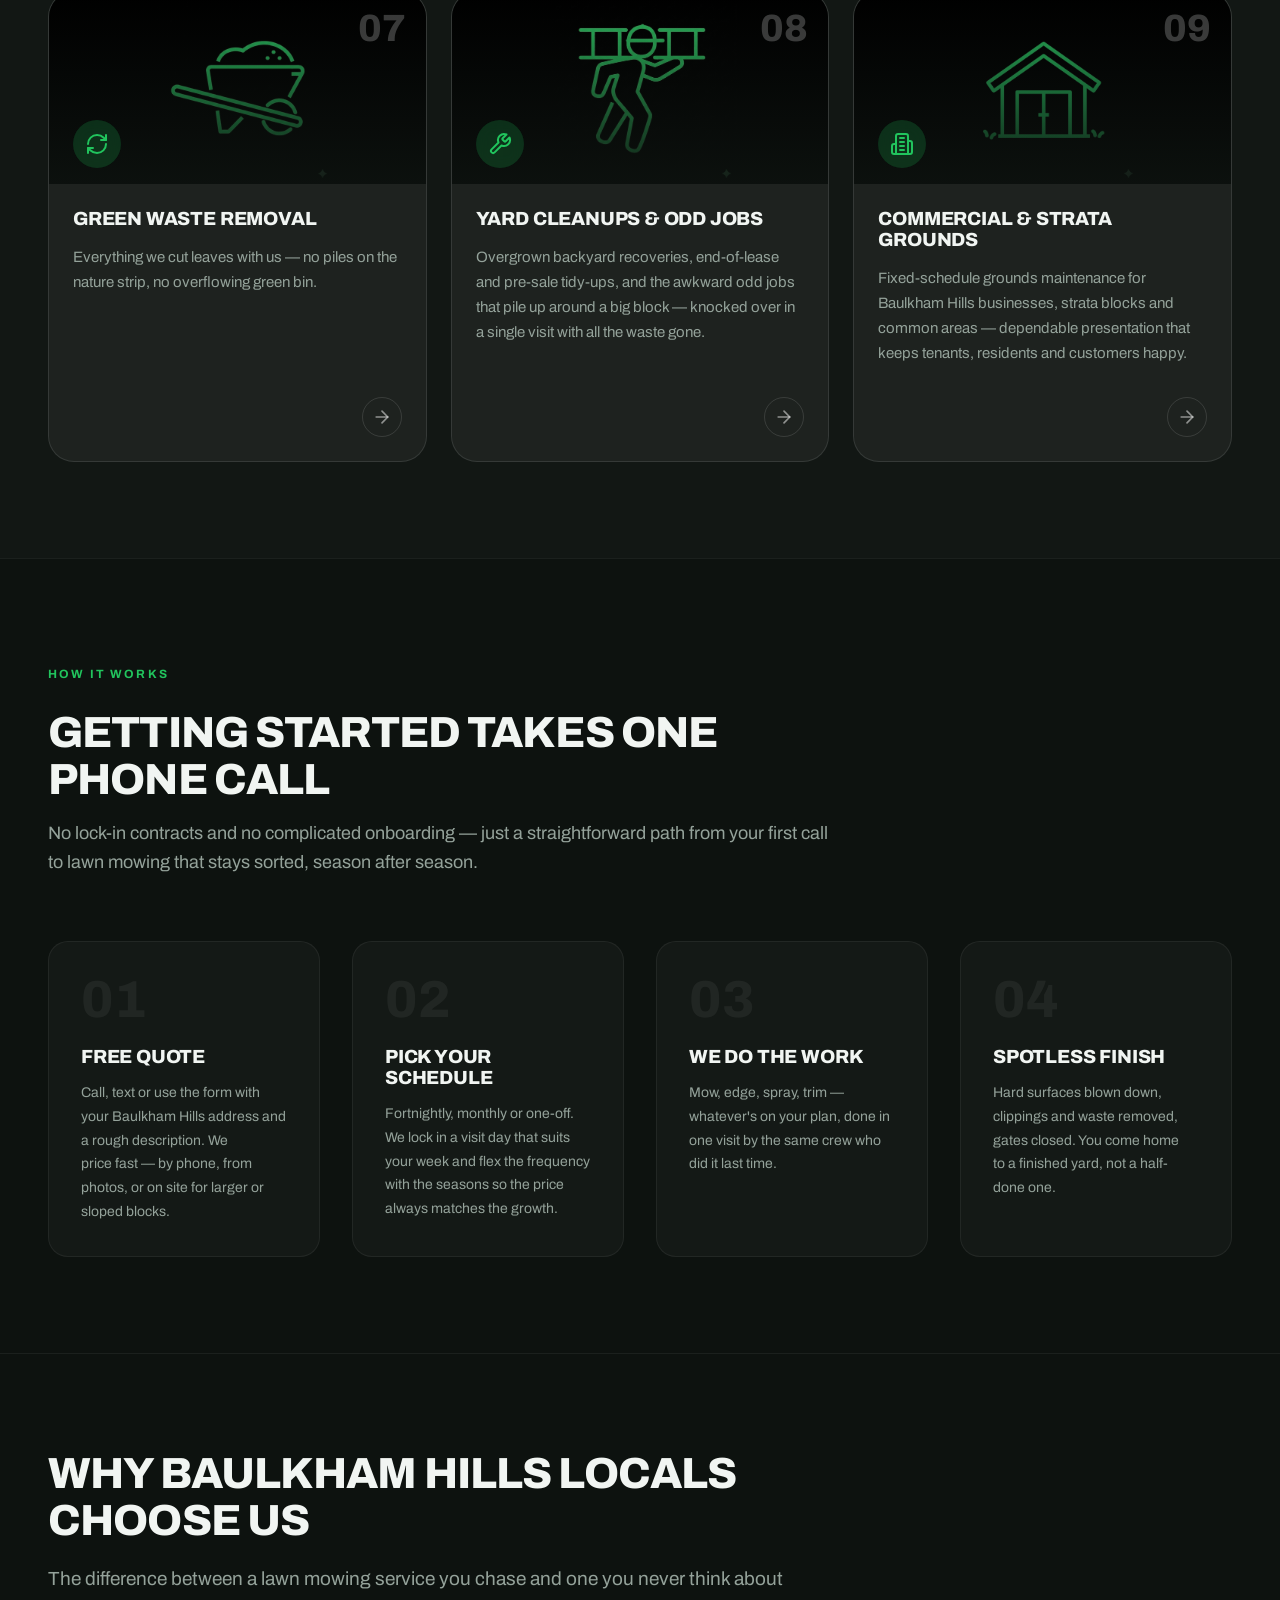
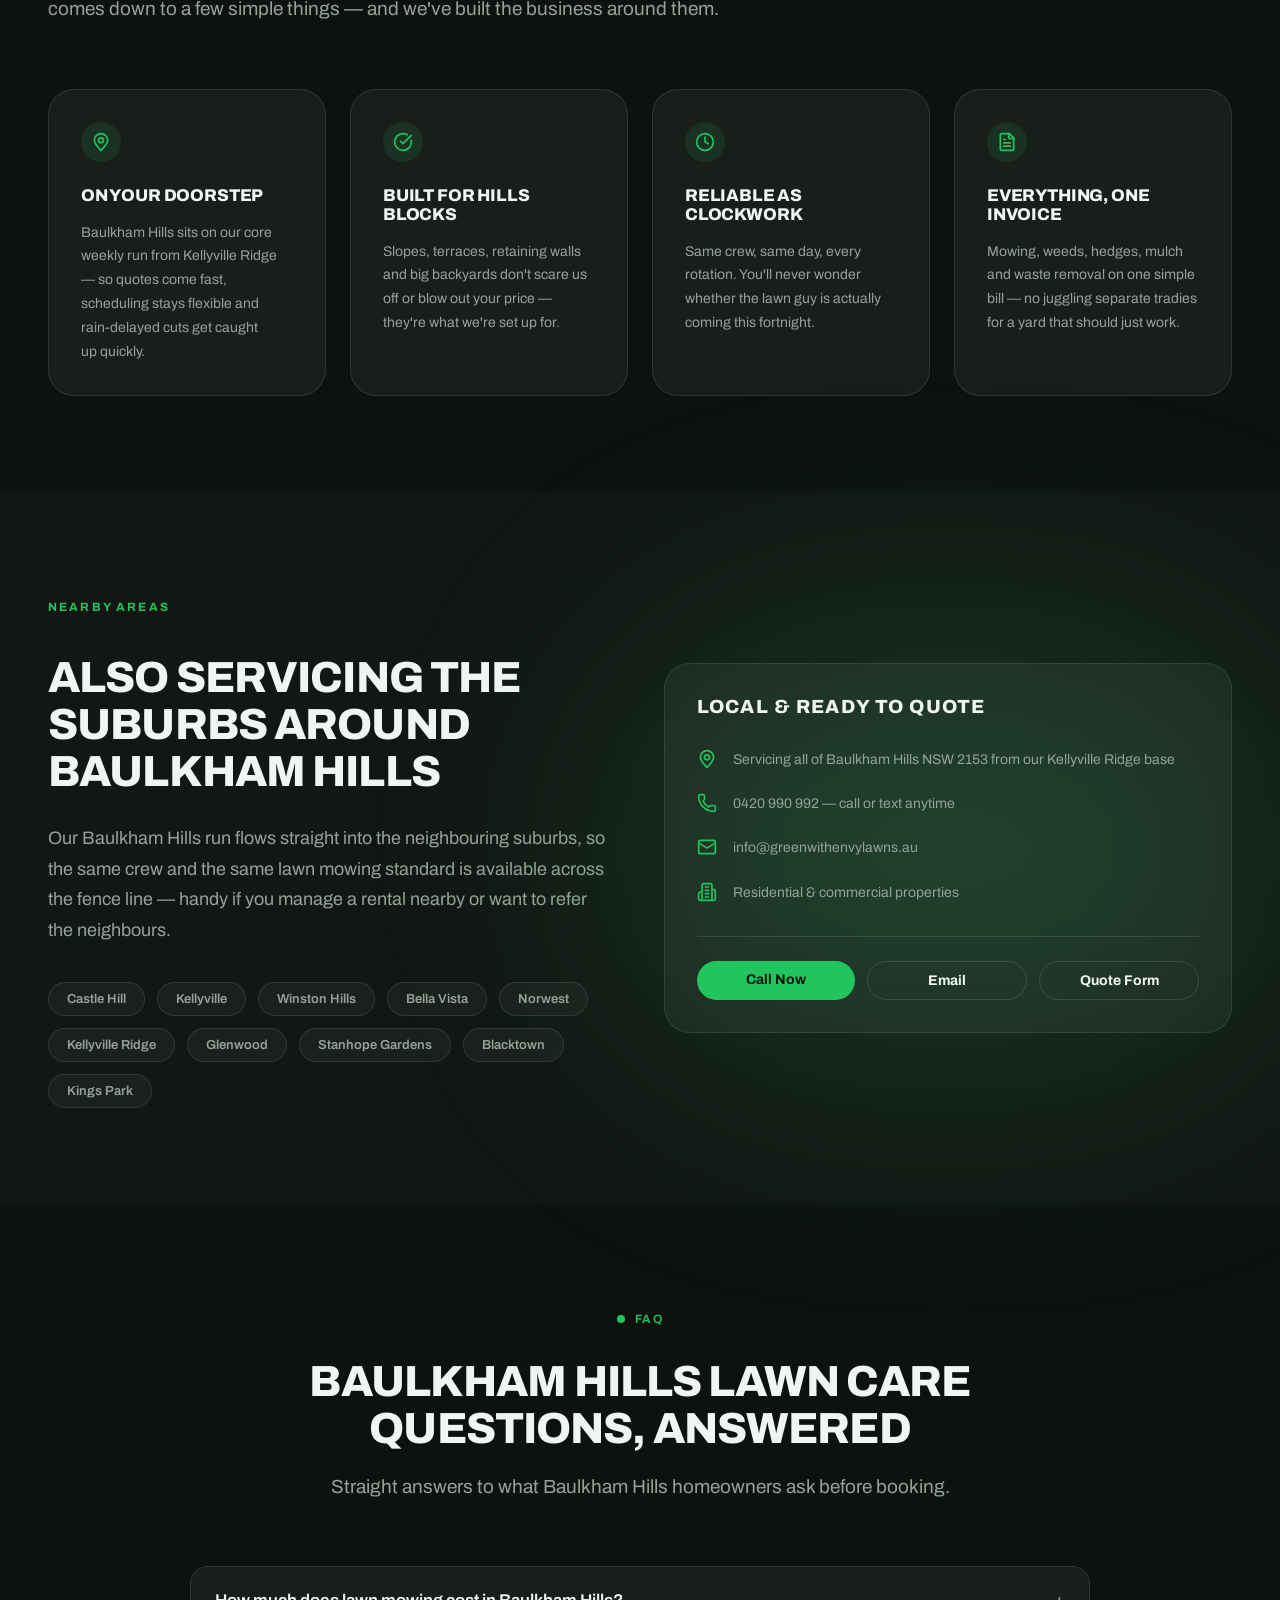
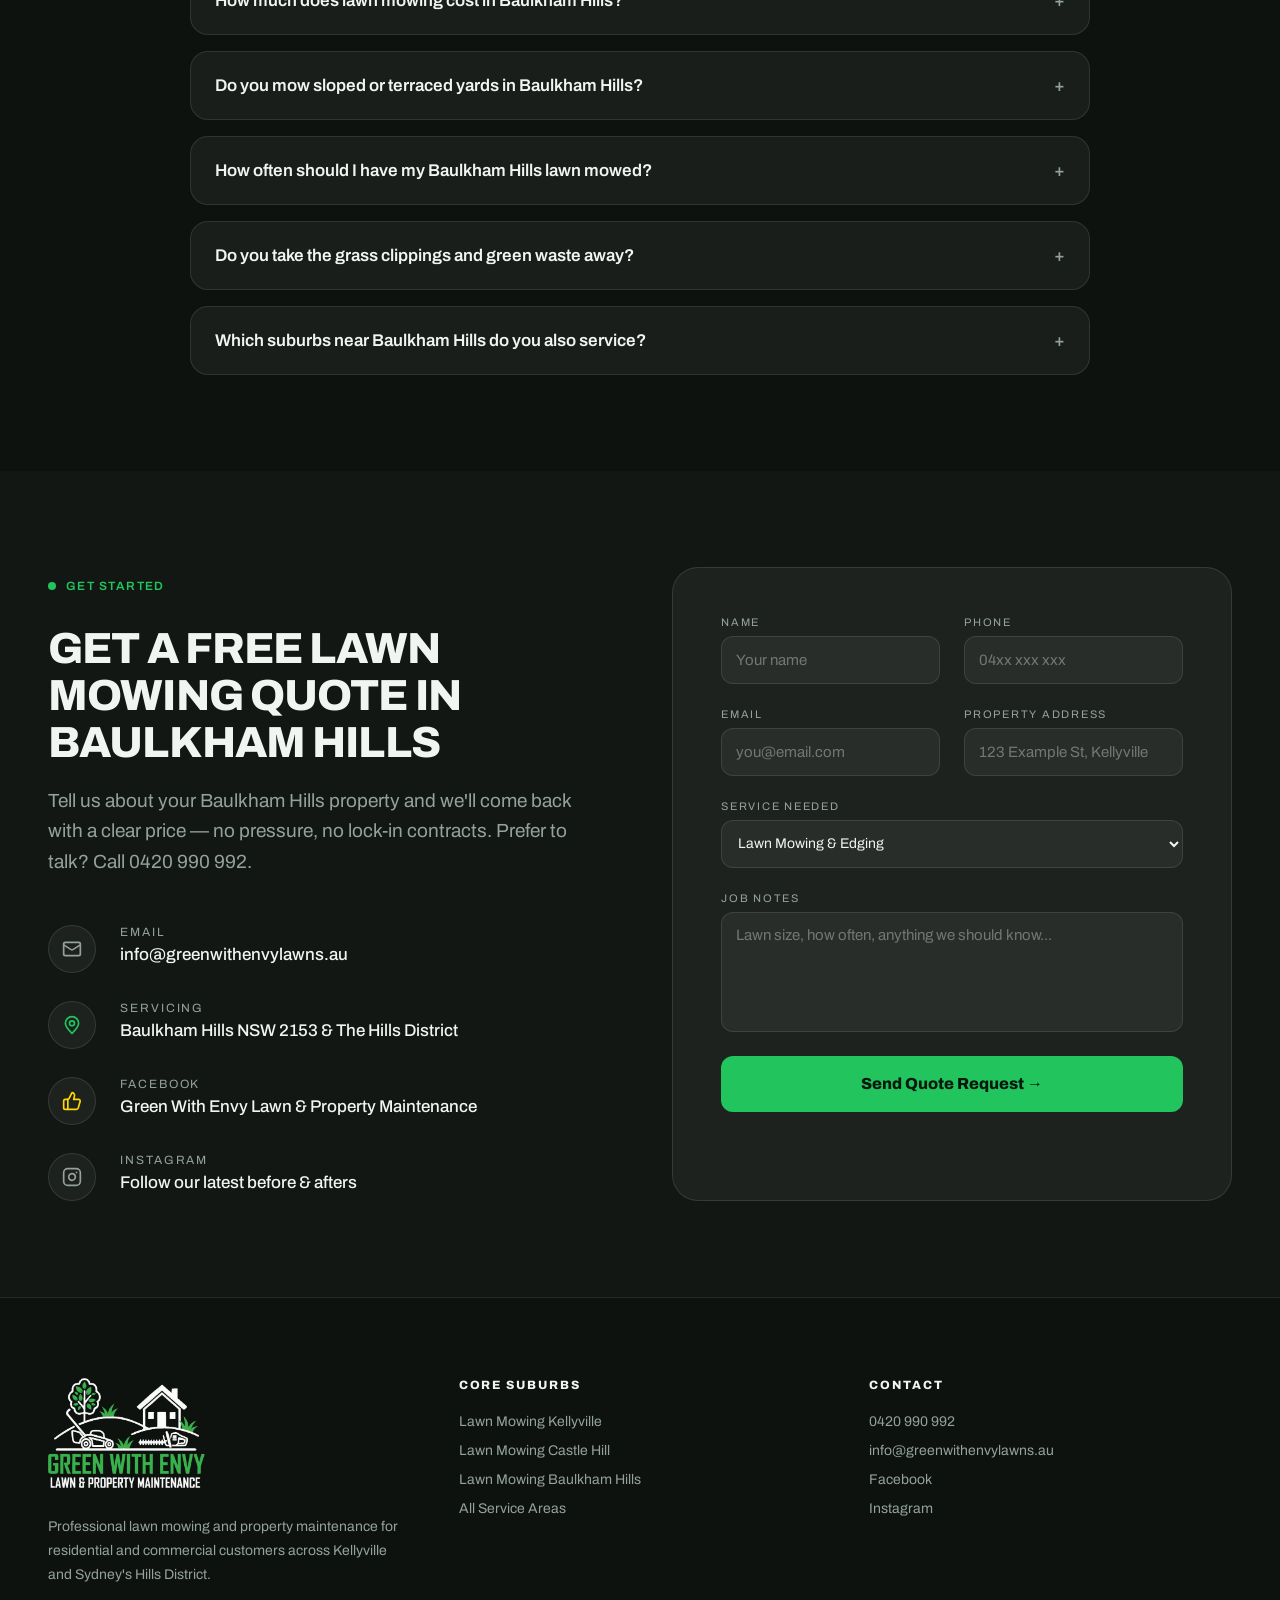
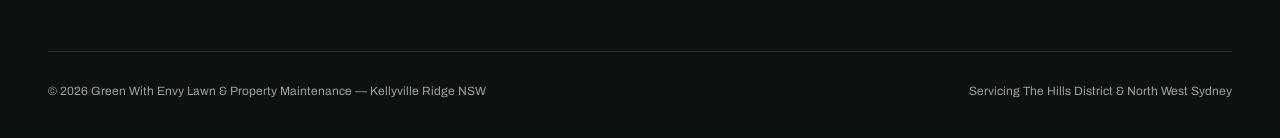
==== commit 5f693a9d: "Replace all site imagery with business-owned assets from Drive - Service cards on every page now use" ====
--- a/baulkham-hills/index.html
+++ b/baulkham-hills/index.html
@@ -345,7 +345,7 @@
 
   <section class="hero hero--area">
     <div class="hero-bg">
-      <img src="../assets/img/lawn-mowing-baulkham-hills-hero.jpg" alt="Established Baulkham Hills garden with a healthy green lawn, mature trees and colourful flower beds" width="1408" height="768" fetchpriority="high">
+      <img src="../assets/img/lawn-mowing-baulkham-hills-hero.jpg" alt="Freshly mowed front lawn and clean footpath after a Green With Envy tidy-up" width="1600" height="900" fetchpriority="high">
       <div class="hero-scrim"></div>
     </div>
     <div class="hero-glow"></div>
@@ -399,7 +399,7 @@
           </div>
         </div>
         <div class="about-visual">
-          <img src="../assets/img/terraced-lawn-baulkham-hills.jpg" alt="Terraced buffalo lawn with trimmed hedges and timber retaining walls on a sloped Baulkham Hills block" loading="lazy">
+          <img src="../assets/img/green-waste-trailer-baulkham-hills.jpg" alt="Green With Envy trailer loaded with green waste under a cargo net after a Baulkham Hills yard cleanup" loading="lazy">
           <div class="scrim"></div>
           <p class="overlay-title">Baulkham Hills Yards, <span class="accent">Back Under Control.</span></p>
         </div>
@@ -417,7 +417,7 @@
       <div class="services-grid">
         <article class="service-card">
           <div class="service-media">
-            <img src="../assets/img/lawn-mowing-edging-service.jpg" alt="Freshly mowed and edged lawn — lawn mowing service in the Hills District" loading="lazy" width="800">
+            <img src="../assets/img/lawn-mowing-icon.png" alt="Lawn mowing and edging icon" loading="lazy" width="512" height="512">
             <div class="scrim"></div>
             <div class="num" aria-hidden="true">01</div>
             <div class="si"><svg class="icon" width="24" height="24" viewBox="0 0 24 24" fill="none" stroke="currentColor" stroke-width="2" stroke-linecap="round" stroke-linejoin="round" aria-hidden="true"><circle cx="6" cy="6" r="3"/><circle cx="6" cy="18" r="3"/><path d="M20 4 8.12 15.88"/><path d="M14.47 14.48 20 20"/><path d="M8.12 8.12 12 12"/></svg></div>
@@ -430,7 +430,7 @@
         </article>
         <article class="service-card">
           <div class="service-media">
-            <img src="../assets/img/weed-spraying-control-service.jpg" alt="Weed spraying and control service in the Hills District" loading="lazy" width="800">
+            <img src="../assets/img/weed-control-icon.png" alt="Weed spraying and control icon" loading="lazy" width="512" height="512">
             <div class="scrim"></div>
             <div class="num" aria-hidden="true">02</div>
             <div class="si"><svg class="icon" width="24" height="24" viewBox="0 0 24 24" fill="none" stroke="currentColor" stroke-width="2" stroke-linecap="round" stroke-linejoin="round" aria-hidden="true"><path d="m8 2 1.88 1.88"/><path d="M14.12 3.88 16 2"/><path d="M9 7.13v-1a3 3 0 1 1 6 0v1"/><path d="M12 20c-3.3 0-6-2.7-6-6v-3a4 4 0 0 1 4-4h4a4 4 0 0 1 4 4v3c0 3.3-2.7 6-6 6"/><path d="M12 20v-9"/><path d="M6.53 9C4.6 8.8 3 7.1 3 5"/><path d="M6 13H2"/><path d="M3 21c0-2.1 1.7-3.9 3.8-4"/><path d="M20.97 5c0 2.1-1.6 3.8-3.5 4"/><path d="M22 13h-4"/><path d="M17.2 17c2.1.1 3.8 1.9 3.8 4"/></svg></div>
@@ -443,7 +443,7 @@
         </article>
         <article class="service-card">
           <div class="service-media">
-            <img src="../assets/img/hedge-trimming-service.jpg" alt="Freshly trimmed, squared-off hedge along a Hills District footpath" loading="lazy" width="800">
+            <img src="../assets/img/hedge-trimming-icon.png" alt="Hedge trimming icon" loading="lazy" width="512" height="512">
             <div class="scrim"></div>
             <div class="num" aria-hidden="true">03</div>
             <div class="si"><svg class="icon" width="24" height="24" viewBox="0 0 24 24" fill="none" stroke="currentColor" stroke-width="2" stroke-linecap="round" stroke-linejoin="round" aria-hidden="true"><circle cx="6" cy="6" r="3"/><circle cx="6" cy="18" r="3"/><path d="M20 4 8.12 15.88"/><path d="M14.47 14.48 20 20"/><path d="M8.12 8.12 12 12"/></svg></div>
@@ -456,7 +456,7 @@
         </article>
         <article class="service-card">
           <div class="service-media">
-            <img src="../assets/img/garden-maintenance-service.jpg" alt="Tidy garden beds — garden maintenance service in the Hills District" loading="lazy" width="800">
+            <img src="../assets/img/garden-maintenance-icon.png" alt="Garden maintenance icon" loading="lazy" width="512" height="512">
             <div class="scrim"></div>
             <div class="num" aria-hidden="true">04</div>
             <div class="si"><svg class="icon" width="24" height="24" viewBox="0 0 24 24" fill="none" stroke="currentColor" stroke-width="2" stroke-linecap="round" stroke-linejoin="round" aria-hidden="true"><path d="M11 20A7 7 0 0 1 9.8 6.1C15.5 5 17 4.48 19 2c1 2 2 4.18 2 8 0 5.5-4.78 10-10 10Z"/><path d="M2 21c0-3 1.85-5.36 5.08-6C9.5 14.52 12 13 13 12"/></svg></div>
@@ -469,7 +469,7 @@
         </article>
         <article class="service-card">
           <div class="service-media">
-            <img src="../assets/img/lawn-pest-control-service.jpg" alt="Lawn pest control treatment for armyworm and curl grub" loading="lazy" width="800">
+            <img src="../assets/img/pest-control-icon.png" alt="Lawn pest control icon" loading="lazy" width="512" height="512">
             <div class="scrim"></div>
             <div class="num" aria-hidden="true">05</div>
             <div class="si"><svg class="icon" width="24" height="24" viewBox="0 0 24 24" fill="none" stroke="currentColor" stroke-width="2" stroke-linecap="round" stroke-linejoin="round" aria-hidden="true"><path d="m8 2 1.88 1.88"/><path d="M14.12 3.88 16 2"/><path d="M9 7.13v-1a3 3 0 1 1 6 0v1"/><path d="M12 20c-3.3 0-6-2.7-6-6v-3a4 4 0 0 1 4-4h4a4 4 0 0 1 4 4v3c0 3.3-2.7 6-6 6"/><path d="M12 20v-9"/><path d="M6.53 9C4.6 8.8 3 7.1 3 5"/><path d="M6 13H2"/><path d="M3 21c0-2.1 1.7-3.9 3.8-4"/><path d="M20.97 5c0 2.1-1.6 3.8-3.5 4"/><path d="M22 13h-4"/><path d="M17.2 17c2.1.1 3.8 1.9 3.8 4"/></svg></div>
@@ -482,7 +482,7 @@
         </article>
         <article class="service-card">
           <div class="service-media">
-            <img src="../assets/img/mulching-service.jpg" alt="Fresh mulch spread over garden beds — mulching service" loading="lazy" width="800">
+            <img src="../assets/img/mulching-icon.png" alt="Mulching icon" loading="lazy" width="512" height="512">
             <div class="scrim"></div>
             <div class="num" aria-hidden="true">06</div>
             <div class="si"><svg class="icon" width="24" height="24" viewBox="0 0 24 24" fill="none" stroke="currentColor" stroke-width="2" stroke-linecap="round" stroke-linejoin="round" aria-hidden="true"><path d="m17 14 3 3.3a1 1 0 0 1-.7 1.7H4.7a1 1 0 0 1-.7-1.7L7 14h-.3a1 1 0 0 1-.7-1.7L9 9h-.2A1 1 0 0 1 8 7.3L12 3l4 4.3a1 1 0 0 1-.8 1.7H15l3 3.3a1 1 0 0 1-.7 1.7H17Z"/><path d="M12 22v-3"/></svg></div>
@@ -495,7 +495,7 @@
         </article>
         <article class="service-card">
           <div class="service-media">
-            <img src="../assets/img/green-waste-removal-service.jpg" alt="Green With Envy trailer loaded with green waste under a cargo net, ready for removal after a garden tidy-up" loading="lazy" width="800">
+            <img src="../assets/img/green-waste-icon.png" alt="Green waste removal icon" loading="lazy" width="512" height="512">
             <div class="scrim"></div>
             <div class="num" aria-hidden="true">07</div>
             <div class="si"><svg class="icon" width="24" height="24" viewBox="0 0 24 24" fill="none" stroke="currentColor" stroke-width="2" stroke-linecap="round" stroke-linejoin="round" aria-hidden="true"><path d="M3 12a9 9 0 0 1 9-9 9.75 9.75 0 0 1 6.74 2.74L21 8"/><path d="M21 3v5h-5"/><path d="M21 12a9 9 0 0 1-9 9 9.75 9.75 0 0 1-6.74-2.74L3 16"/><path d="M8 16H3v5"/></svg></div>
@@ -508,7 +508,7 @@
         </article>
         <article class="service-card">
           <div class="service-media">
-            <img src="../assets/img/yard-cleanup-service.jpg" alt="Overgrown lawn with long grass ready for a yard cleanup in the Hills District" loading="lazy" width="800">
+            <img src="../assets/img/odd-jobs-icon.png" alt="Yard cleanups and odd jobs icon" loading="lazy" width="512" height="512">
             <div class="scrim"></div>
             <div class="num" aria-hidden="true">08</div>
             <div class="si"><svg class="icon" width="24" height="24" viewBox="0 0 24 24" fill="none" stroke="currentColor" stroke-width="2" stroke-linecap="round" stroke-linejoin="round" aria-hidden="true"><path d="M14.7 6.3a1 1 0 0 0 0 1.4l1.6 1.6a1 1 0 0 0 1.4 0l3.77-3.77a6 6 0 0 1-7.94 7.94l-6.91 6.91a2.12 2.12 0 0 1-3-3l6.91-6.91a6 6 0 0 1 7.94-7.94l-3.76 3.76z"/></svg></div>
@@ -521,7 +521,7 @@
         </article>
         <article class="service-card">
           <div class="service-media">
-            <img src="../assets/img/commercial-strata-grounds-service.jpg" alt="Wide striped lawn maintained in front of modern commercial buildings" loading="lazy" width="800">
+            <img src="../assets/img/strata-grounds-icon.png" alt="Commercial and strata grounds maintenance icon" loading="lazy" width="512" height="512">
             <div class="scrim"></div>
             <div class="num" aria-hidden="true">09</div>
             <div class="si"><svg class="icon" width="24" height="24" viewBox="0 0 24 24" fill="none" stroke="currentColor" stroke-width="2" stroke-linecap="round" stroke-linejoin="round" aria-hidden="true"><path d="M6 22V4a2 2 0 0 1 2-2h8a2 2 0 0 1 2 2v18Z"/><path d="M6 12H4a2 2 0 0 0-2 2v6a2 2 0 0 0 2 2h2"/><path d="M18 9h2a2 2 0 0 1 2 2v9a2 2 0 0 1-2 2h-2"/><path d="M10 6h4"/><path d="M10 10h4"/><path d="M10 14h4"/><path d="M10 18h4"/></svg></div>
--- a/assets/css/styles.css
+++ b/assets/css/styles.css
@@ -269,8 +269,8 @@
   border: 1px solid var(--line); display: flex; flex-direction: column; transition: background .25s;
 }
 .service-card:hover { background: var(--card-hover); }
-.service-media { height: 192px; position: relative; overflow: hidden; }
-.service-media img { width: 100%; height: 100%; object-fit: cover; transition: transform .7s; }
+.service-media { height: 192px; position: relative; overflow: hidden; background: #000; }
+.service-media img { width: 100%; height: 100%; object-fit: contain; transition: transform .7s; }
 .service-card:hover .service-media img { transform: scale(1.06); }
 .service-media .scrim { position: absolute; inset: 0; background: linear-gradient(to top, rgba(13, 18, 15, 0.92), transparent); }
 .service-media .num { position: absolute; top: 16px; right: 20px; font-size: 38px; font-weight: 800; color: rgba(255, 255, 255, 0.22); }
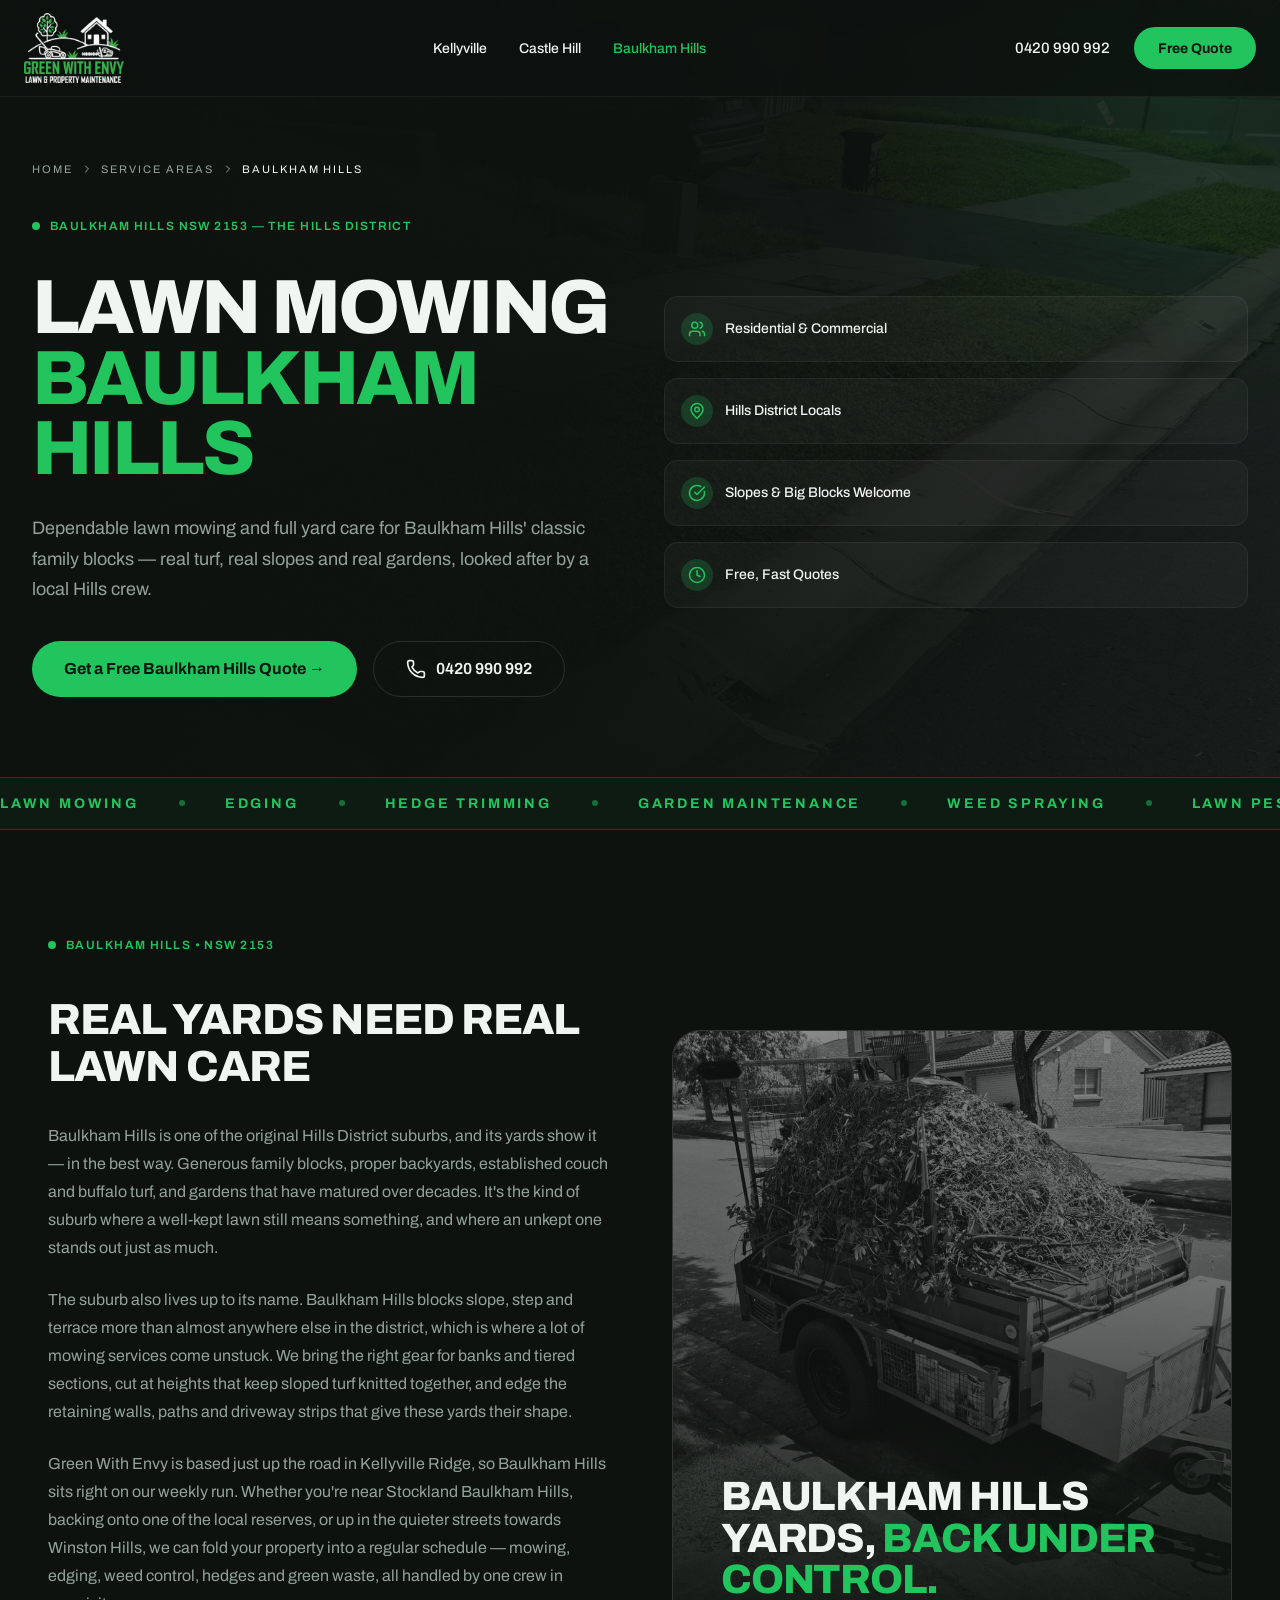
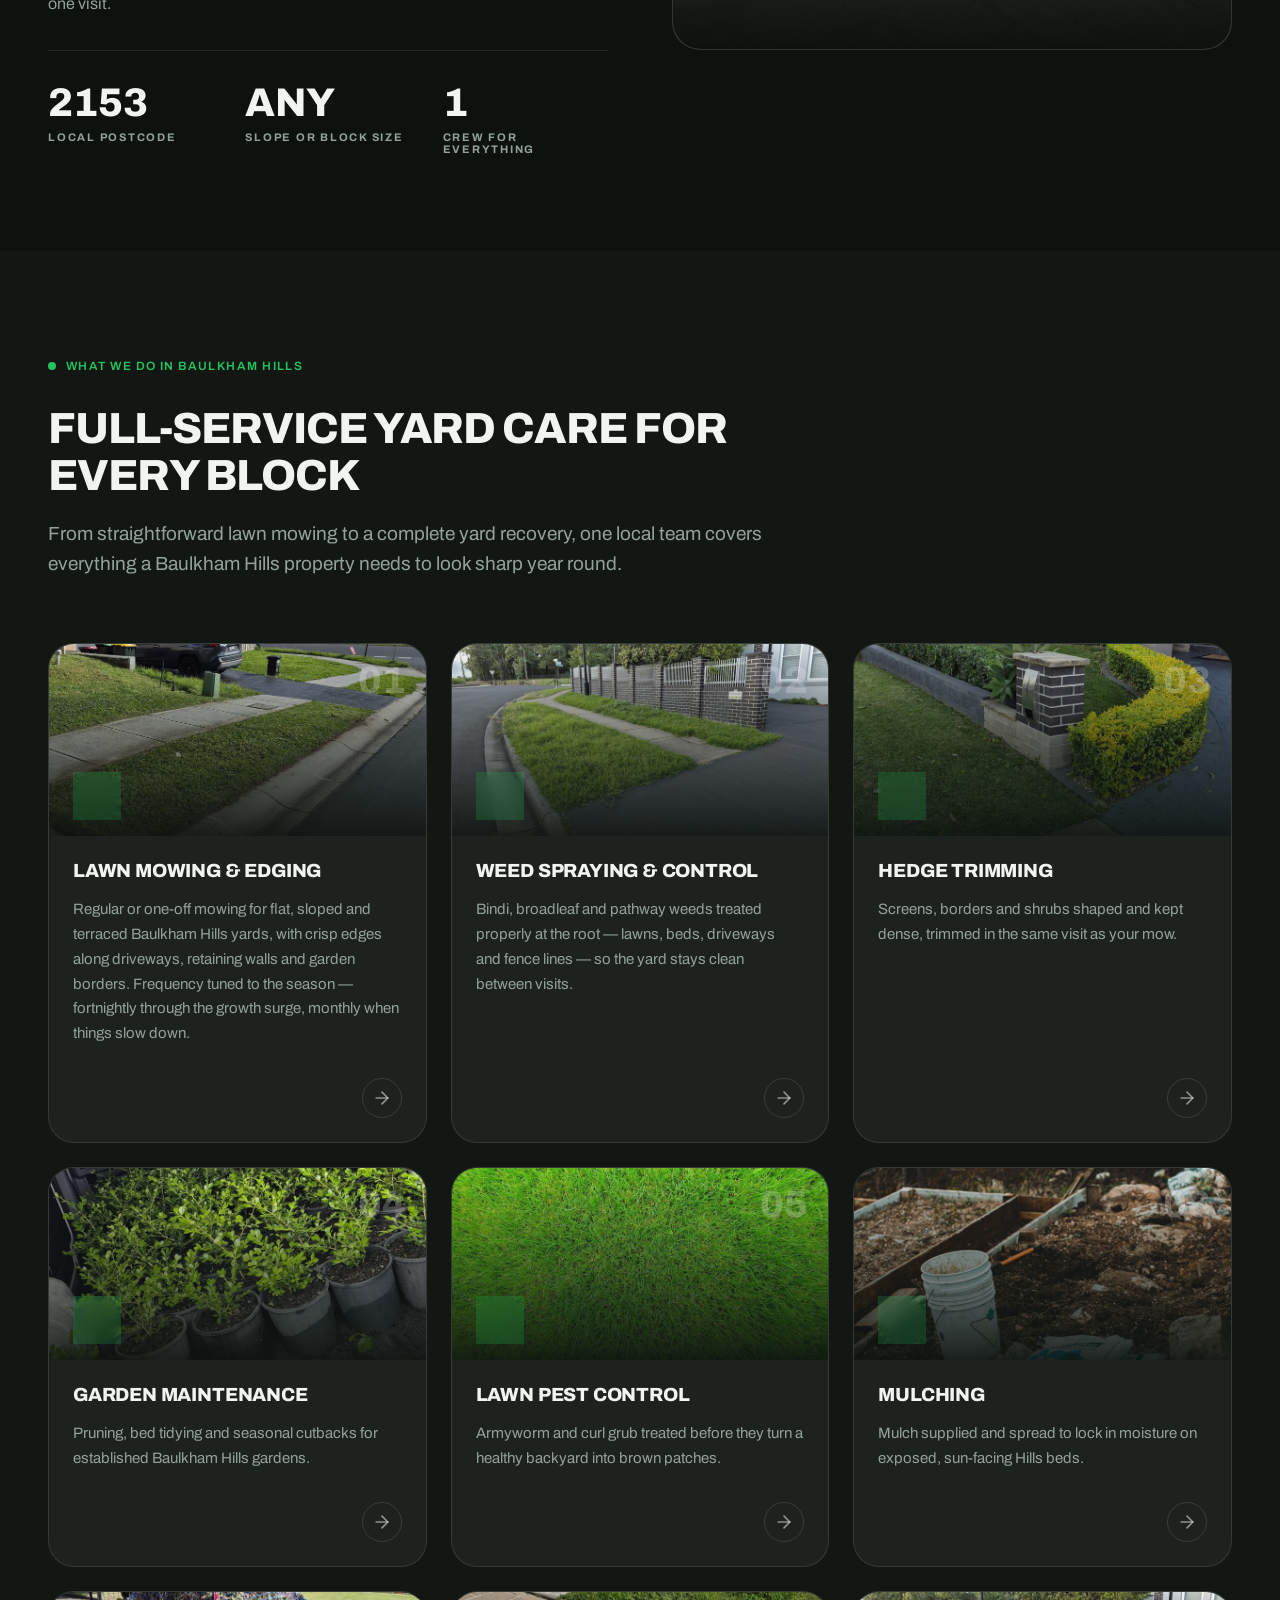
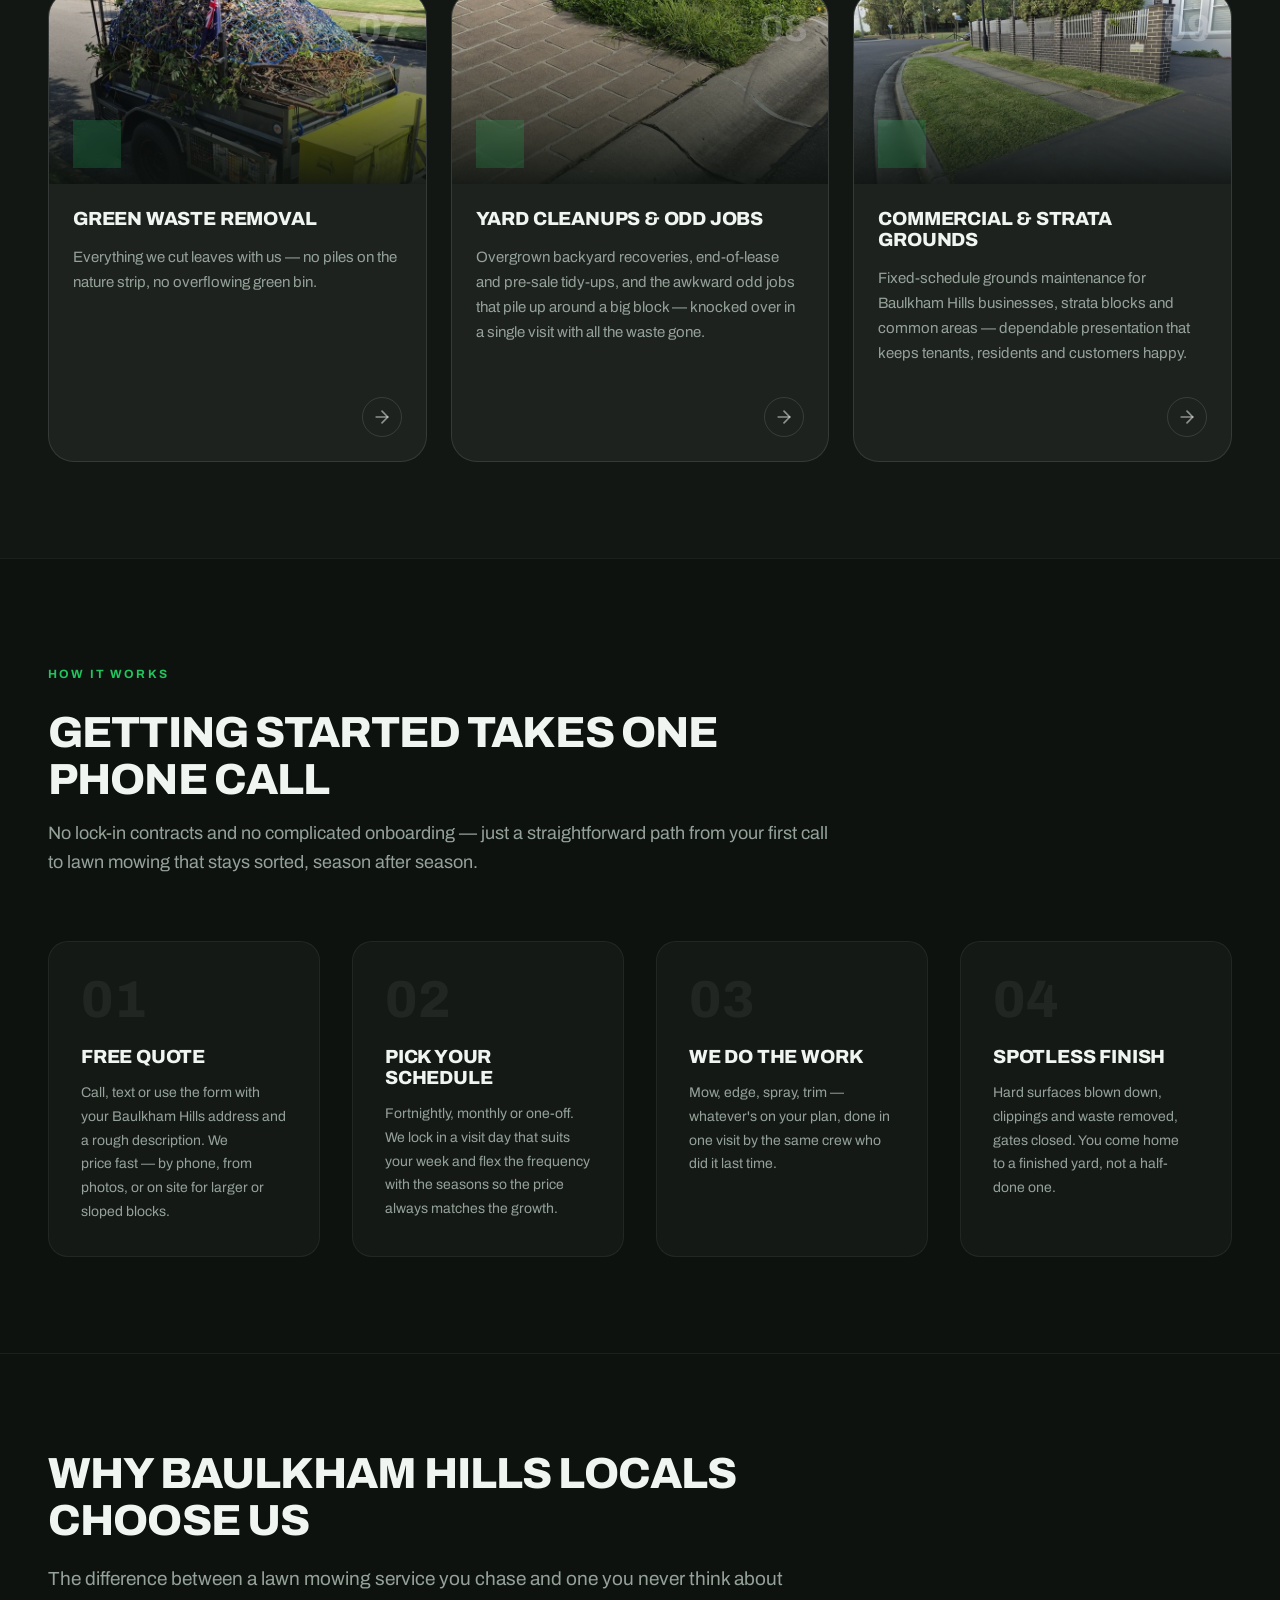
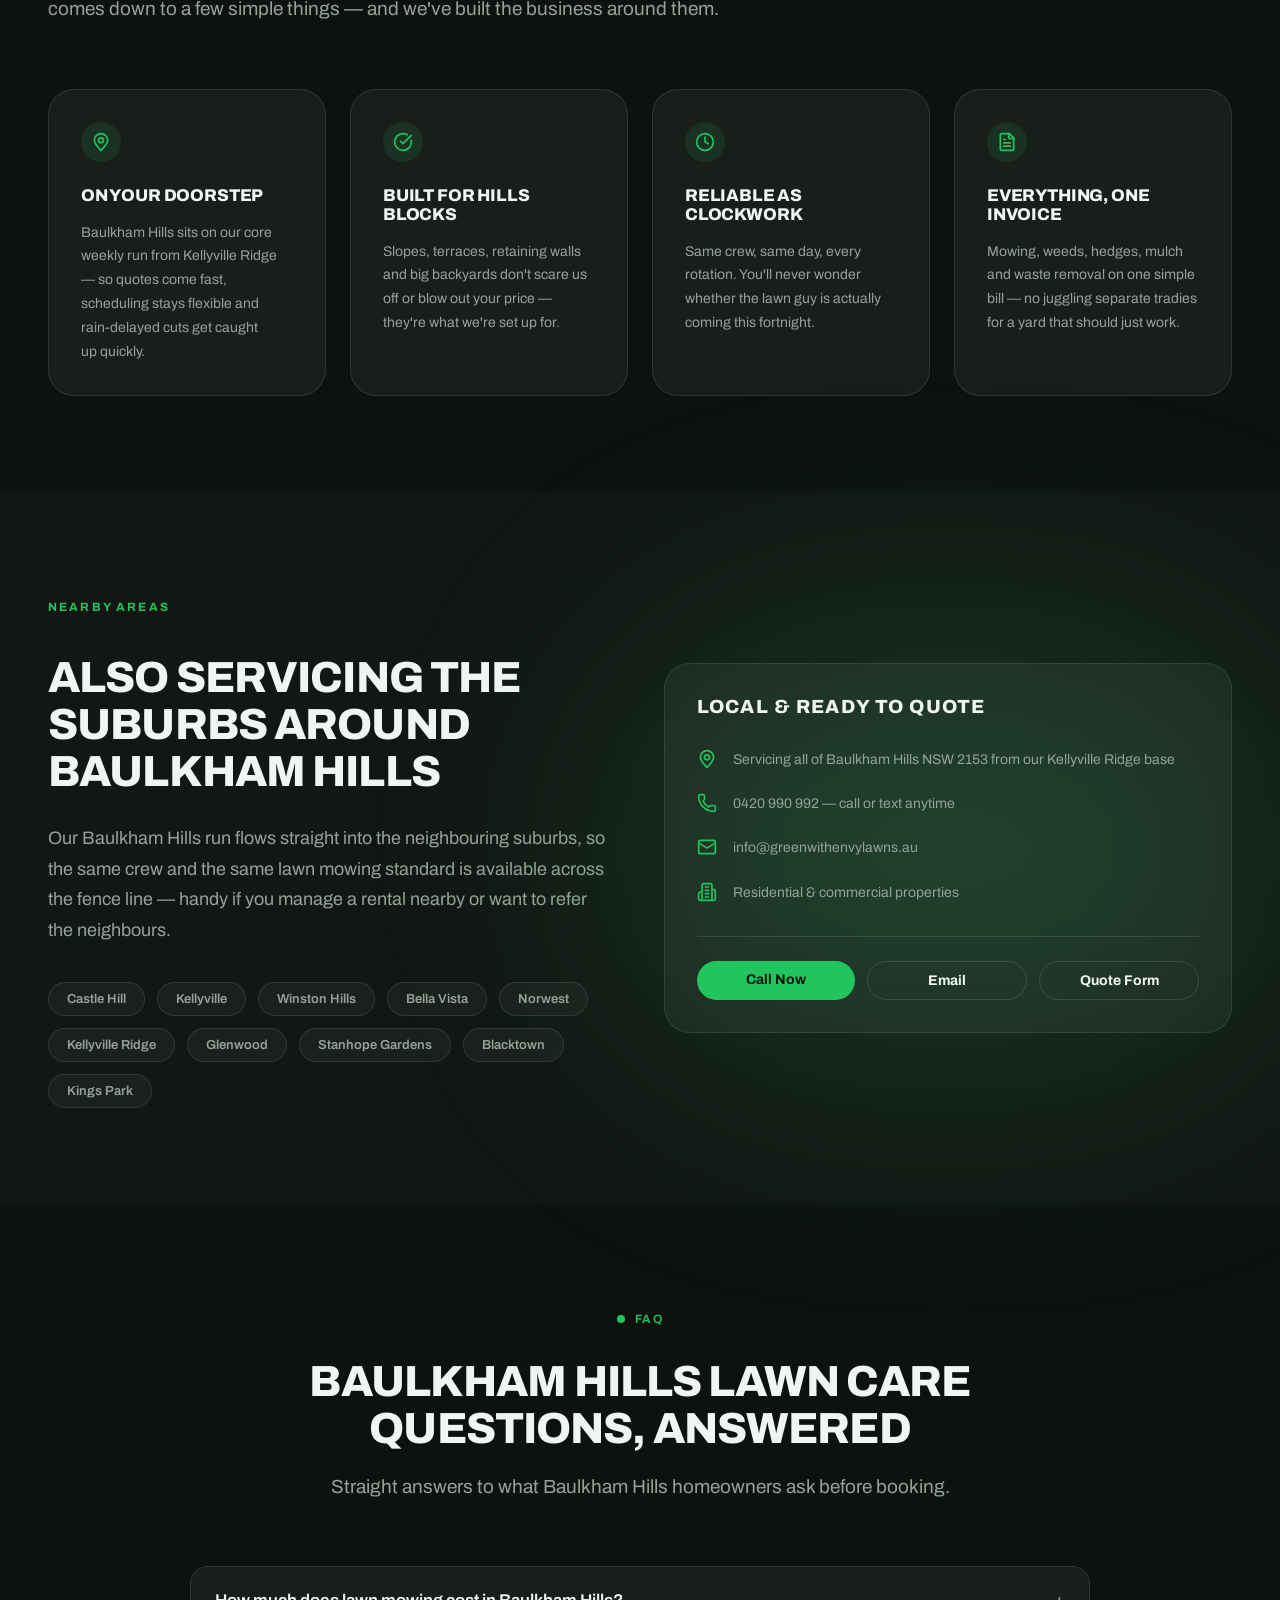
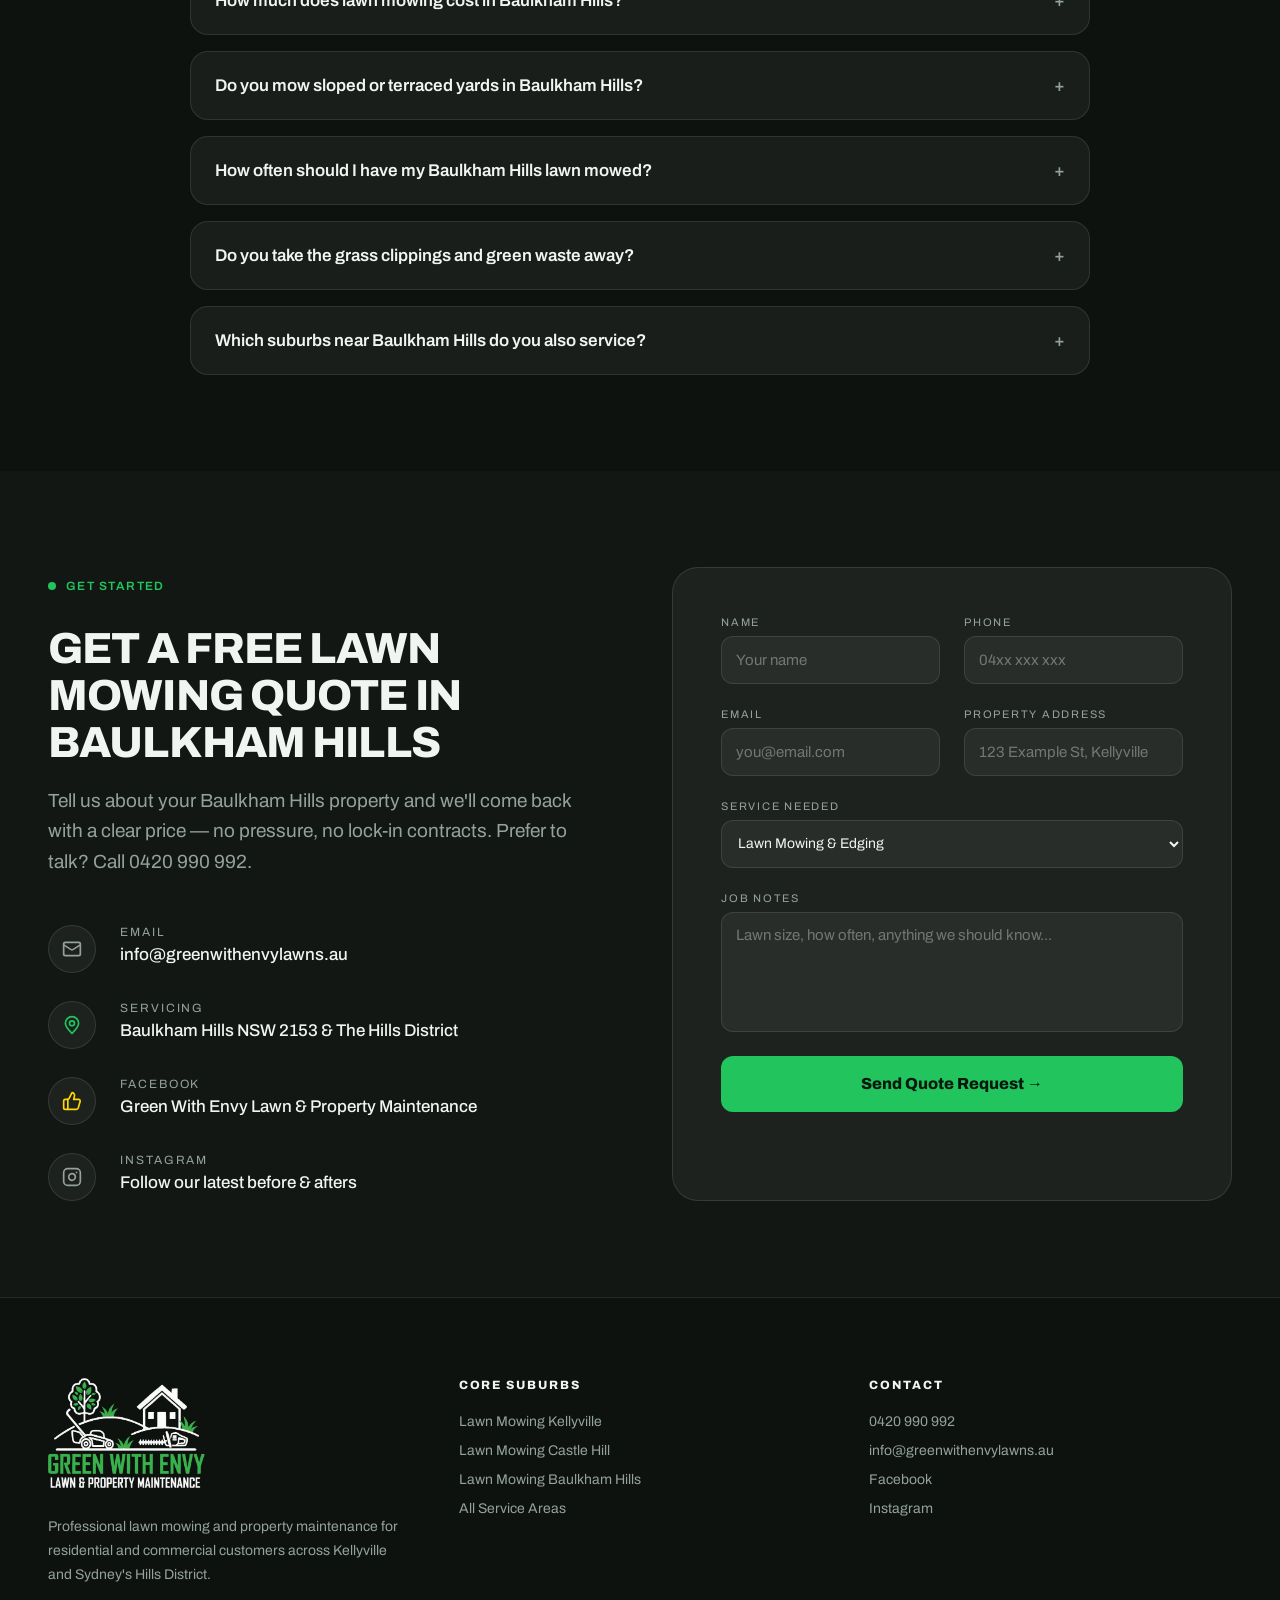
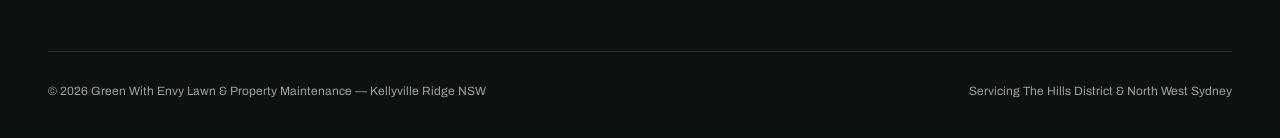
==== commit ee9fd34a: "Revert service cards from icons to real person-free photos Cards use the business's own job photos w" ====
--- a/baulkham-hills/index.html
+++ b/baulkham-hills/index.html
@@ -417,7 +417,7 @@
       <div class="services-grid">
         <article class="service-card">
           <div class="service-media">
-            <img src="../assets/img/lawn-mowing-icon.png" alt="Lawn mowing and edging icon" loading="lazy" width="512" height="512">
+            <img src="../assets/img/lawn-mowing-edging-service.jpg" alt="Freshly mowed and edged front lawn beside a clean footpath" loading="lazy" width="800">
             <div class="scrim"></div>
             <div class="num" aria-hidden="true">01</div>
             <div class="si"><svg class="icon" width="24" height="24" viewBox="0 0 24 24" fill="none" stroke="currentColor" stroke-width="2" stroke-linecap="round" stroke-linejoin="round" aria-hidden="true"><circle cx="6" cy="6" r="3"/><circle cx="6" cy="18" r="3"/><path d="M20 4 8.12 15.88"/><path d="M14.47 14.48 20 20"/><path d="M8.12 8.12 12 12"/></svg></div>
@@ -430,7 +430,7 @@
         </article>
         <article class="service-card">
           <div class="service-media">
-            <img src="../assets/img/weed-control-icon.png" alt="Weed spraying and control icon" loading="lazy" width="512" height="512">
+            <img src="../assets/img/weed-control-service.jpg" alt="Weedy, overgrown nature strip before weed spraying and control" loading="lazy" width="800">
             <div class="scrim"></div>
             <div class="num" aria-hidden="true">02</div>
             <div class="si"><svg class="icon" width="24" height="24" viewBox="0 0 24 24" fill="none" stroke="currentColor" stroke-width="2" stroke-linecap="round" stroke-linejoin="round" aria-hidden="true"><path d="m8 2 1.88 1.88"/><path d="M14.12 3.88 16 2"/><path d="M9 7.13v-1a3 3 0 1 1 6 0v1"/><path d="M12 20c-3.3 0-6-2.7-6-6v-3a4 4 0 0 1 4-4h4a4 4 0 0 1 4 4v3c0 3.3-2.7 6-6 6"/><path d="M12 20v-9"/><path d="M6.53 9C4.6 8.8 3 7.1 3 5"/><path d="M6 13H2"/><path d="M3 21c0-2.1 1.7-3.9 3.8-4"/><path d="M20.97 5c0 2.1-1.6 3.8-3.5 4"/><path d="M22 13h-4"/><path d="M17.2 17c2.1.1 3.8 1.9 3.8 4"/></svg></div>
@@ -443,7 +443,7 @@
         </article>
         <article class="service-card">
           <div class="service-media">
-            <img src="../assets/img/hedge-trimming-icon.png" alt="Hedge trimming icon" loading="lazy" width="512" height="512">
+            <img src="../assets/img/hedge-trimming-service.jpg" alt="Shaped box hedges and tidy borders in a Hills District front garden" loading="lazy" width="800">
             <div class="scrim"></div>
             <div class="num" aria-hidden="true">03</div>
             <div class="si"><svg class="icon" width="24" height="24" viewBox="0 0 24 24" fill="none" stroke="currentColor" stroke-width="2" stroke-linecap="round" stroke-linejoin="round" aria-hidden="true"><circle cx="6" cy="6" r="3"/><circle cx="6" cy="18" r="3"/><path d="M20 4 8.12 15.88"/><path d="M14.47 14.48 20 20"/><path d="M8.12 8.12 12 12"/></svg></div>
@@ -456,7 +456,7 @@
         </article>
         <article class="service-card">
           <div class="service-media">
-            <img src="../assets/img/garden-maintenance-icon.png" alt="Garden maintenance icon" loading="lazy" width="512" height="512">
+            <img src="../assets/img/garden-maintenance-service.jpg" alt="Van loaded with potted plants for a garden maintenance job" loading="lazy" width="800">
             <div class="scrim"></div>
             <div class="num" aria-hidden="true">04</div>
             <div class="si"><svg class="icon" width="24" height="24" viewBox="0 0 24 24" fill="none" stroke="currentColor" stroke-width="2" stroke-linecap="round" stroke-linejoin="round" aria-hidden="true"><path d="M11 20A7 7 0 0 1 9.8 6.1C15.5 5 17 4.48 19 2c1 2 2 4.18 2 8 0 5.5-4.78 10-10 10Z"/><path d="M2 21c0-3 1.85-5.36 5.08-6C9.5 14.52 12 13 13 12"/></svg></div>
@@ -469,7 +469,7 @@
         </article>
         <article class="service-card">
           <div class="service-media">
-            <img src="../assets/img/pest-control-icon.png" alt="Lawn pest control icon" loading="lazy" width="512" height="512">
+            <img src="../assets/img/lawn-pest-control-service.jpg" alt="Dense healthy green turf protected by lawn pest control" loading="lazy" width="800">
             <div class="scrim"></div>
             <div class="num" aria-hidden="true">05</div>
             <div class="si"><svg class="icon" width="24" height="24" viewBox="0 0 24 24" fill="none" stroke="currentColor" stroke-width="2" stroke-linecap="round" stroke-linejoin="round" aria-hidden="true"><path d="m8 2 1.88 1.88"/><path d="M14.12 3.88 16 2"/><path d="M9 7.13v-1a3 3 0 1 1 6 0v1"/><path d="M12 20c-3.3 0-6-2.7-6-6v-3a4 4 0 0 1 4-4h4a4 4 0 0 1 4 4v3c0 3.3-2.7 6-6 6"/><path d="M12 20v-9"/><path d="M6.53 9C4.6 8.8 3 7.1 3 5"/><path d="M6 13H2"/><path d="M3 21c0-2.1 1.7-3.9 3.8-4"/><path d="M20.97 5c0 2.1-1.6 3.8-3.5 4"/><path d="M22 13h-4"/><path d="M17.2 17c2.1.1 3.8 1.9 3.8 4"/></svg></div>
@@ -482,7 +482,7 @@
         </article>
         <article class="service-card">
           <div class="service-media">
-            <img src="../assets/img/mulching-icon.png" alt="Mulching icon" loading="lazy" width="512" height="512">
+            <img src="../assets/img/mulching-service.jpg" alt="Garden beds being prepared and mulched" loading="lazy" width="800">
             <div class="scrim"></div>
             <div class="num" aria-hidden="true">06</div>
             <div class="si"><svg class="icon" width="24" height="24" viewBox="0 0 24 24" fill="none" stroke="currentColor" stroke-width="2" stroke-linecap="round" stroke-linejoin="round" aria-hidden="true"><path d="m17 14 3 3.3a1 1 0 0 1-.7 1.7H4.7a1 1 0 0 1-.7-1.7L7 14h-.3a1 1 0 0 1-.7-1.7L9 9h-.2A1 1 0 0 1 8 7.3L12 3l4 4.3a1 1 0 0 1-.8 1.7H15l3 3.3a1 1 0 0 1-.7 1.7H17Z"/><path d="M12 22v-3"/></svg></div>
@@ -495,7 +495,7 @@
         </article>
         <article class="service-card">
           <div class="service-media">
-            <img src="../assets/img/green-waste-icon.png" alt="Green waste removal icon" loading="lazy" width="512" height="512">
+            <img src="../assets/img/green-waste-removal-service.jpg" alt="Green With Envy trailer loaded with green waste under a cargo net" loading="lazy" width="800">
             <div class="scrim"></div>
             <div class="num" aria-hidden="true">07</div>
             <div class="si"><svg class="icon" width="24" height="24" viewBox="0 0 24 24" fill="none" stroke="currentColor" stroke-width="2" stroke-linecap="round" stroke-linejoin="round" aria-hidden="true"><path d="M3 12a9 9 0 0 1 9-9 9.75 9.75 0 0 1 6.74 2.74L21 8"/><path d="M21 3v5h-5"/><path d="M21 12a9 9 0 0 1-9 9 9.75 9.75 0 0 1-6.74-2.74L3 16"/><path d="M8 16H3v5"/></svg></div>
@@ -508,7 +508,7 @@
         </article>
         <article class="service-card">
           <div class="service-media">
-            <img src="../assets/img/odd-jobs-icon.png" alt="Yard cleanups and odd jobs icon" loading="lazy" width="512" height="512">
+            <img src="../assets/img/yard-cleanup-service.jpg" alt="Overgrown grass spilling over a footpath before a yard cleanup" loading="lazy" width="800">
             <div class="scrim"></div>
             <div class="num" aria-hidden="true">08</div>
             <div class="si"><svg class="icon" width="24" height="24" viewBox="0 0 24 24" fill="none" stroke="currentColor" stroke-width="2" stroke-linecap="round" stroke-linejoin="round" aria-hidden="true"><path d="M14.7 6.3a1 1 0 0 0 0 1.4l1.6 1.6a1 1 0 0 0 1.4 0l3.77-3.77a6 6 0 0 1-7.94 7.94l-6.91 6.91a2.12 2.12 0 0 1-3-3l6.91-6.91a6 6 0 0 1 7.94-7.94l-3.76 3.76z"/></svg></div>
@@ -521,7 +521,7 @@
         </article>
         <article class="service-card">
           <div class="service-media">
-            <img src="../assets/img/strata-grounds-icon.png" alt="Commercial and strata grounds maintenance icon" loading="lazy" width="512" height="512">
+            <img src="../assets/img/commercial-strata-grounds-service.jpg" alt="Neatly mowed verge along a commercial estate fence line" loading="lazy" width="800">
             <div class="scrim"></div>
             <div class="num" aria-hidden="true">09</div>
             <div class="si"><svg class="icon" width="24" height="24" viewBox="0 0 24 24" fill="none" stroke="currentColor" stroke-width="2" stroke-linecap="round" stroke-linejoin="round" aria-hidden="true"><path d="M6 22V4a2 2 0 0 1 2-2h8a2 2 0 0 1 2 2v18Z"/><path d="M6 12H4a2 2 0 0 0-2 2v6a2 2 0 0 0 2 2h2"/><path d="M18 9h2a2 2 0 0 1 2 2v9a2 2 0 0 1-2 2h-2"/><path d="M10 6h4"/><path d="M10 10h4"/><path d="M10 14h4"/><path d="M10 18h4"/></svg></div>
--- a/assets/css/styles.css
+++ b/assets/css/styles.css
@@ -269,8 +269,8 @@
   border: 1px solid var(--line); display: flex; flex-direction: column; transition: background .25s;
 }
 .service-card:hover { background: var(--card-hover); }
-.service-media { height: 192px; position: relative; overflow: hidden; background: #000; }
-.service-media img { width: 100%; height: 100%; object-fit: contain; transition: transform .7s; }
+.service-media { height: 192px; position: relative; overflow: hidden; }
+.service-media img { width: 100%; height: 100%; object-fit: cover; transition: transform .7s; }
 .service-card:hover .service-media img { transform: scale(1.06); }
 .service-media .scrim { position: absolute; inset: 0; background: linear-gradient(to top, rgba(13, 18, 15, 0.92), transparent); }
 .service-media .num { position: absolute; top: 16px; right: 20px; font-size: 38px; font-weight: 800; color: rgba(255, 255, 255, 0.22); }
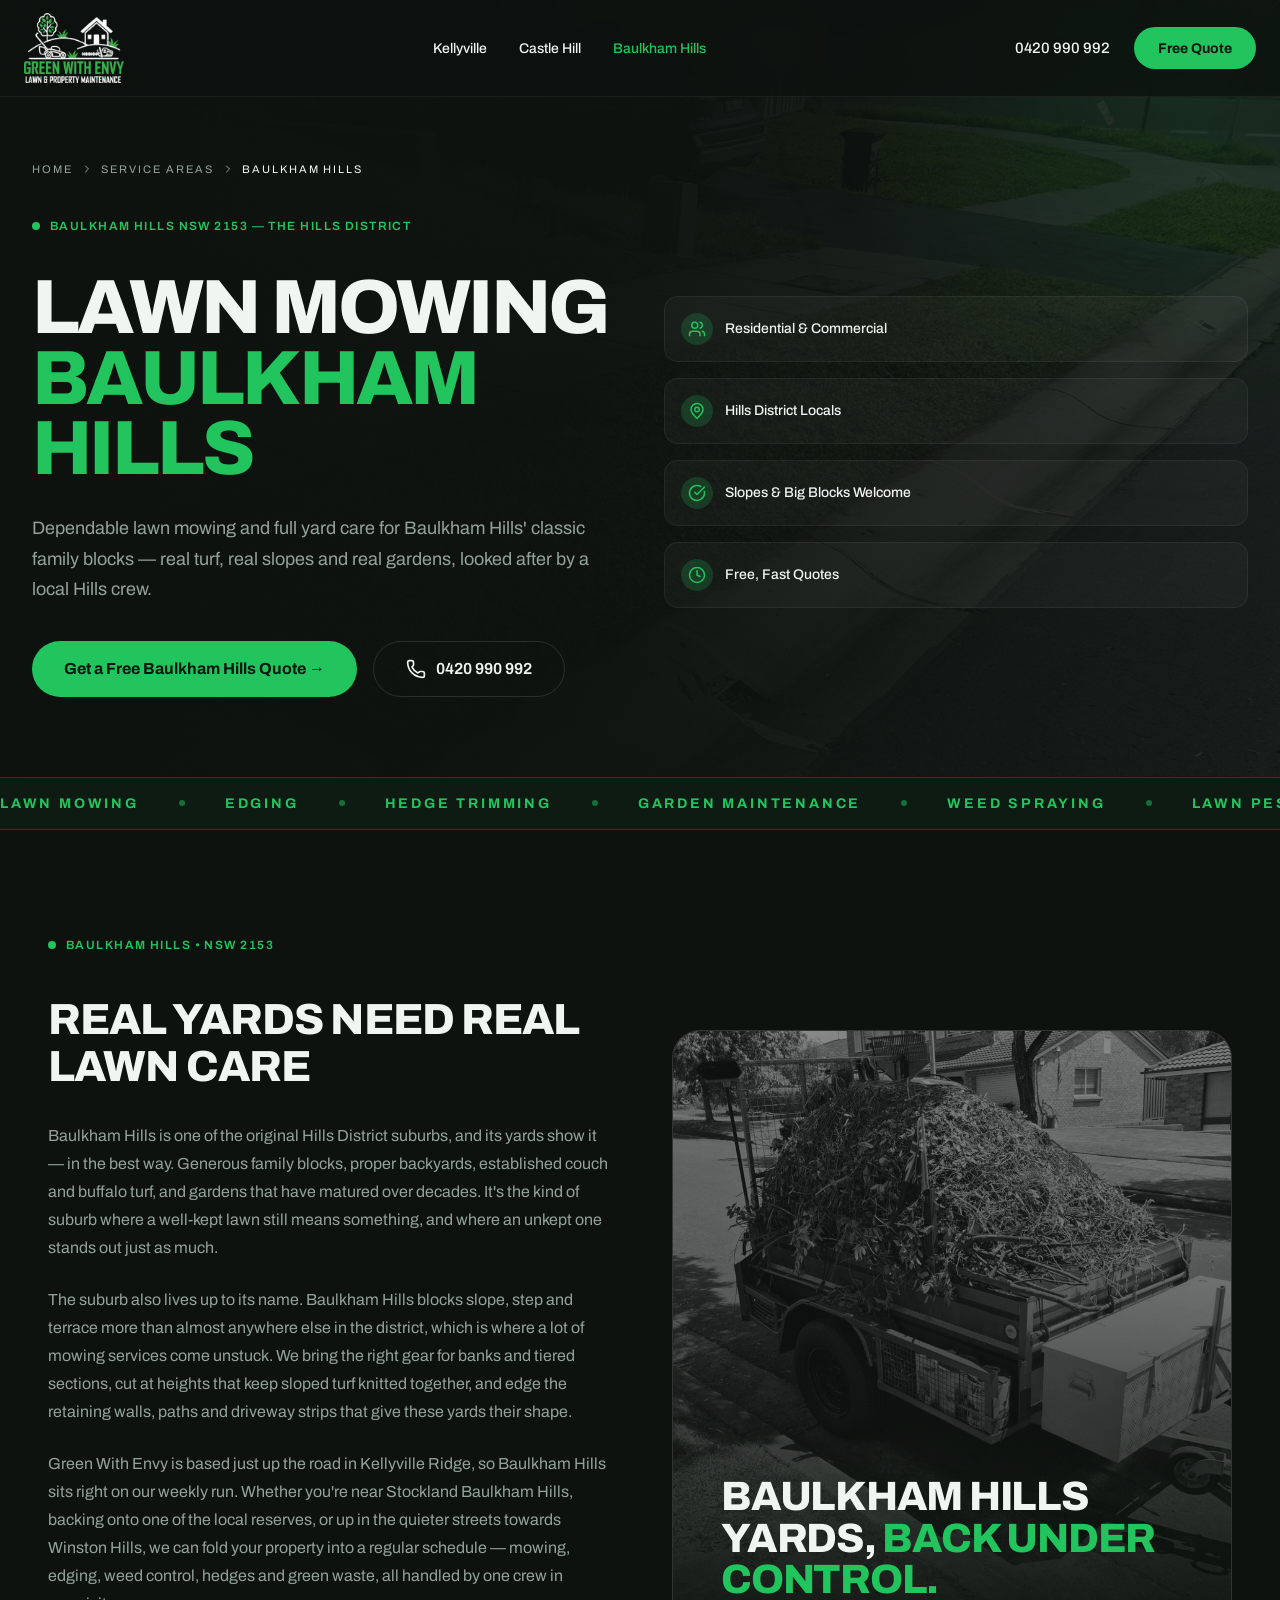
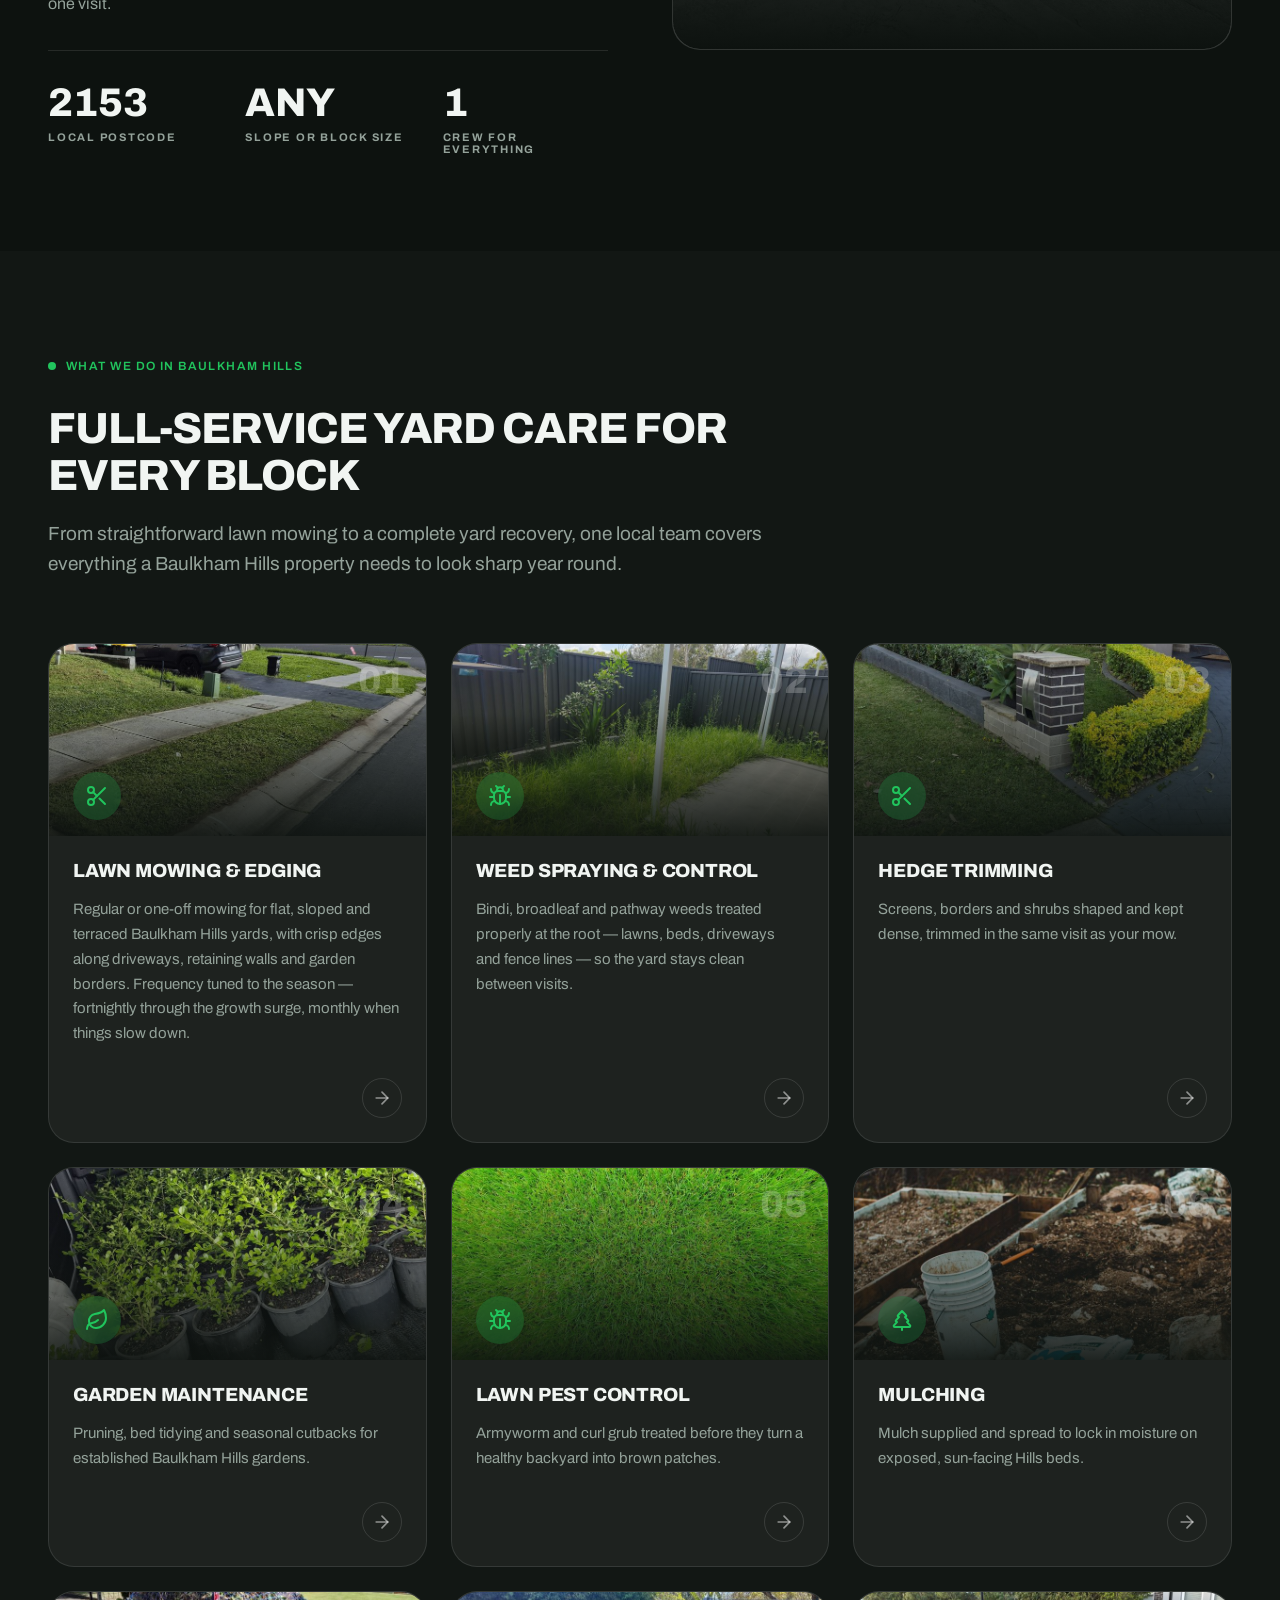
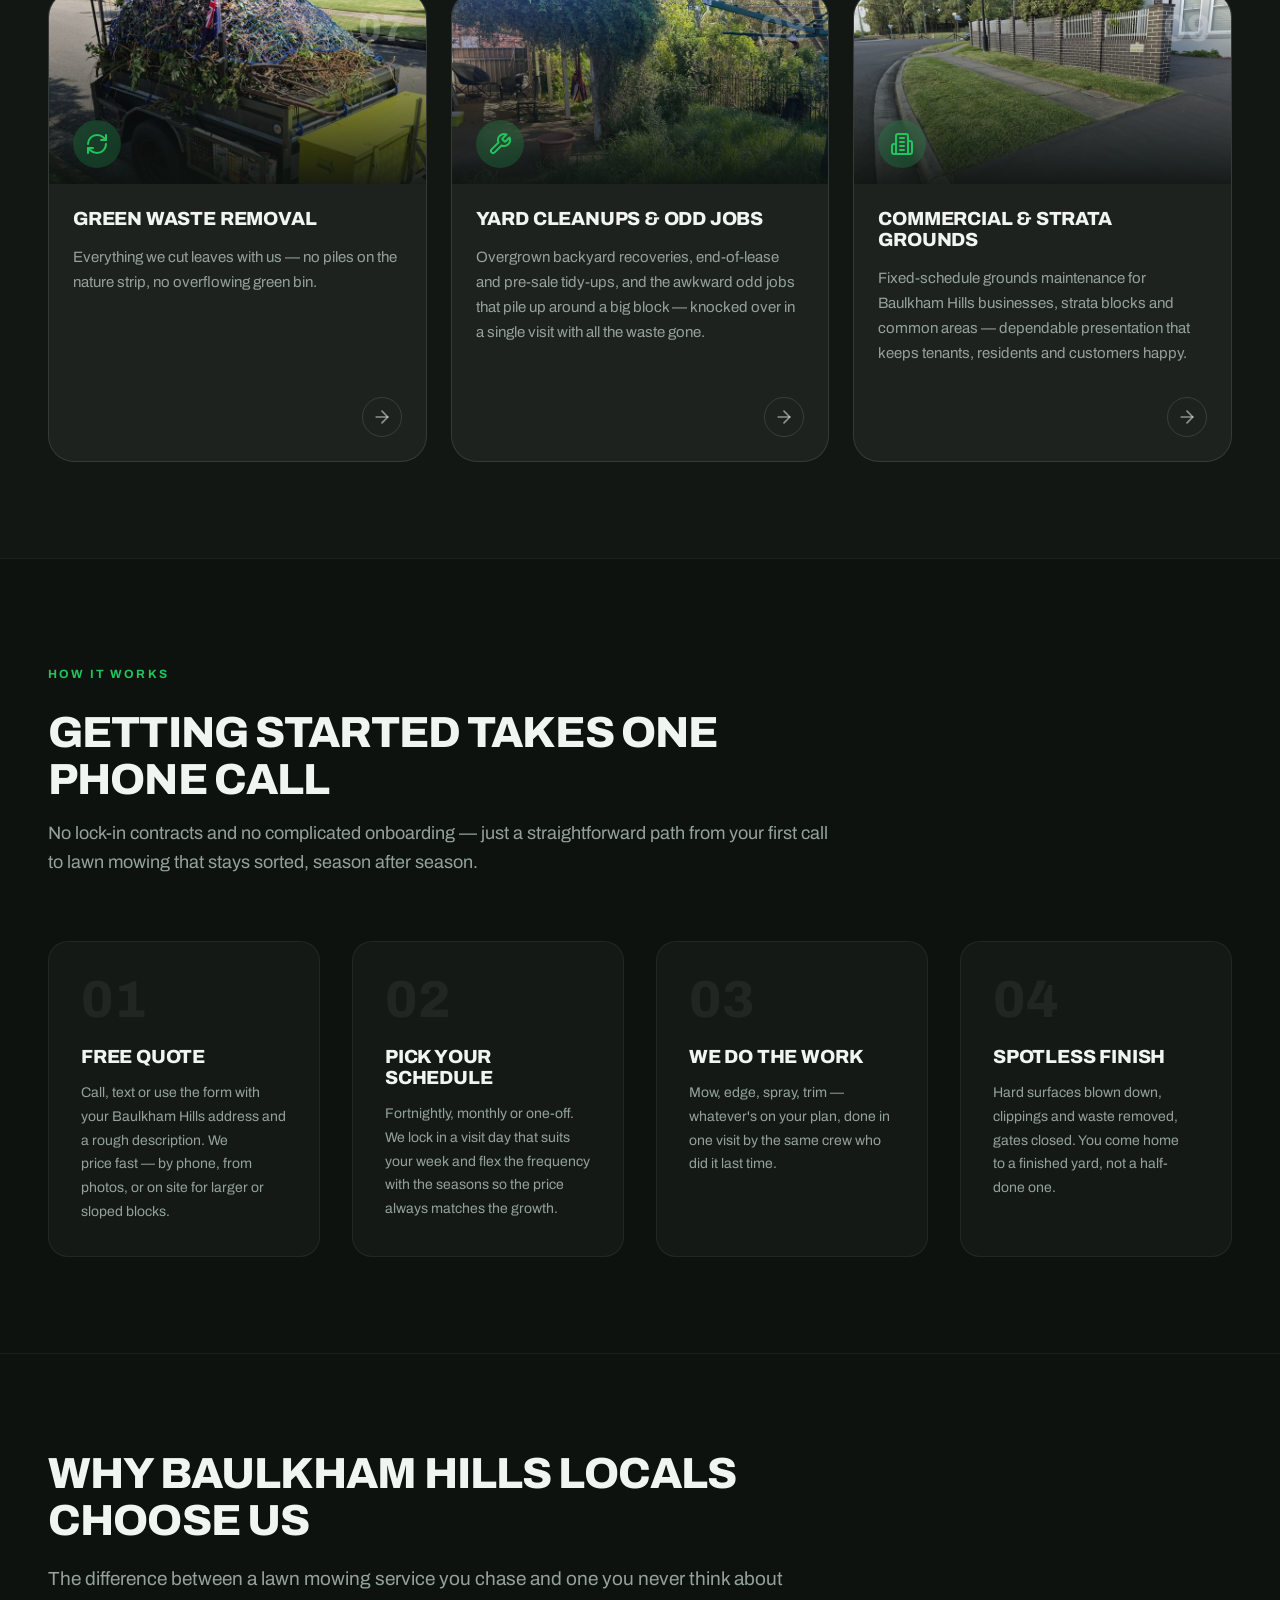
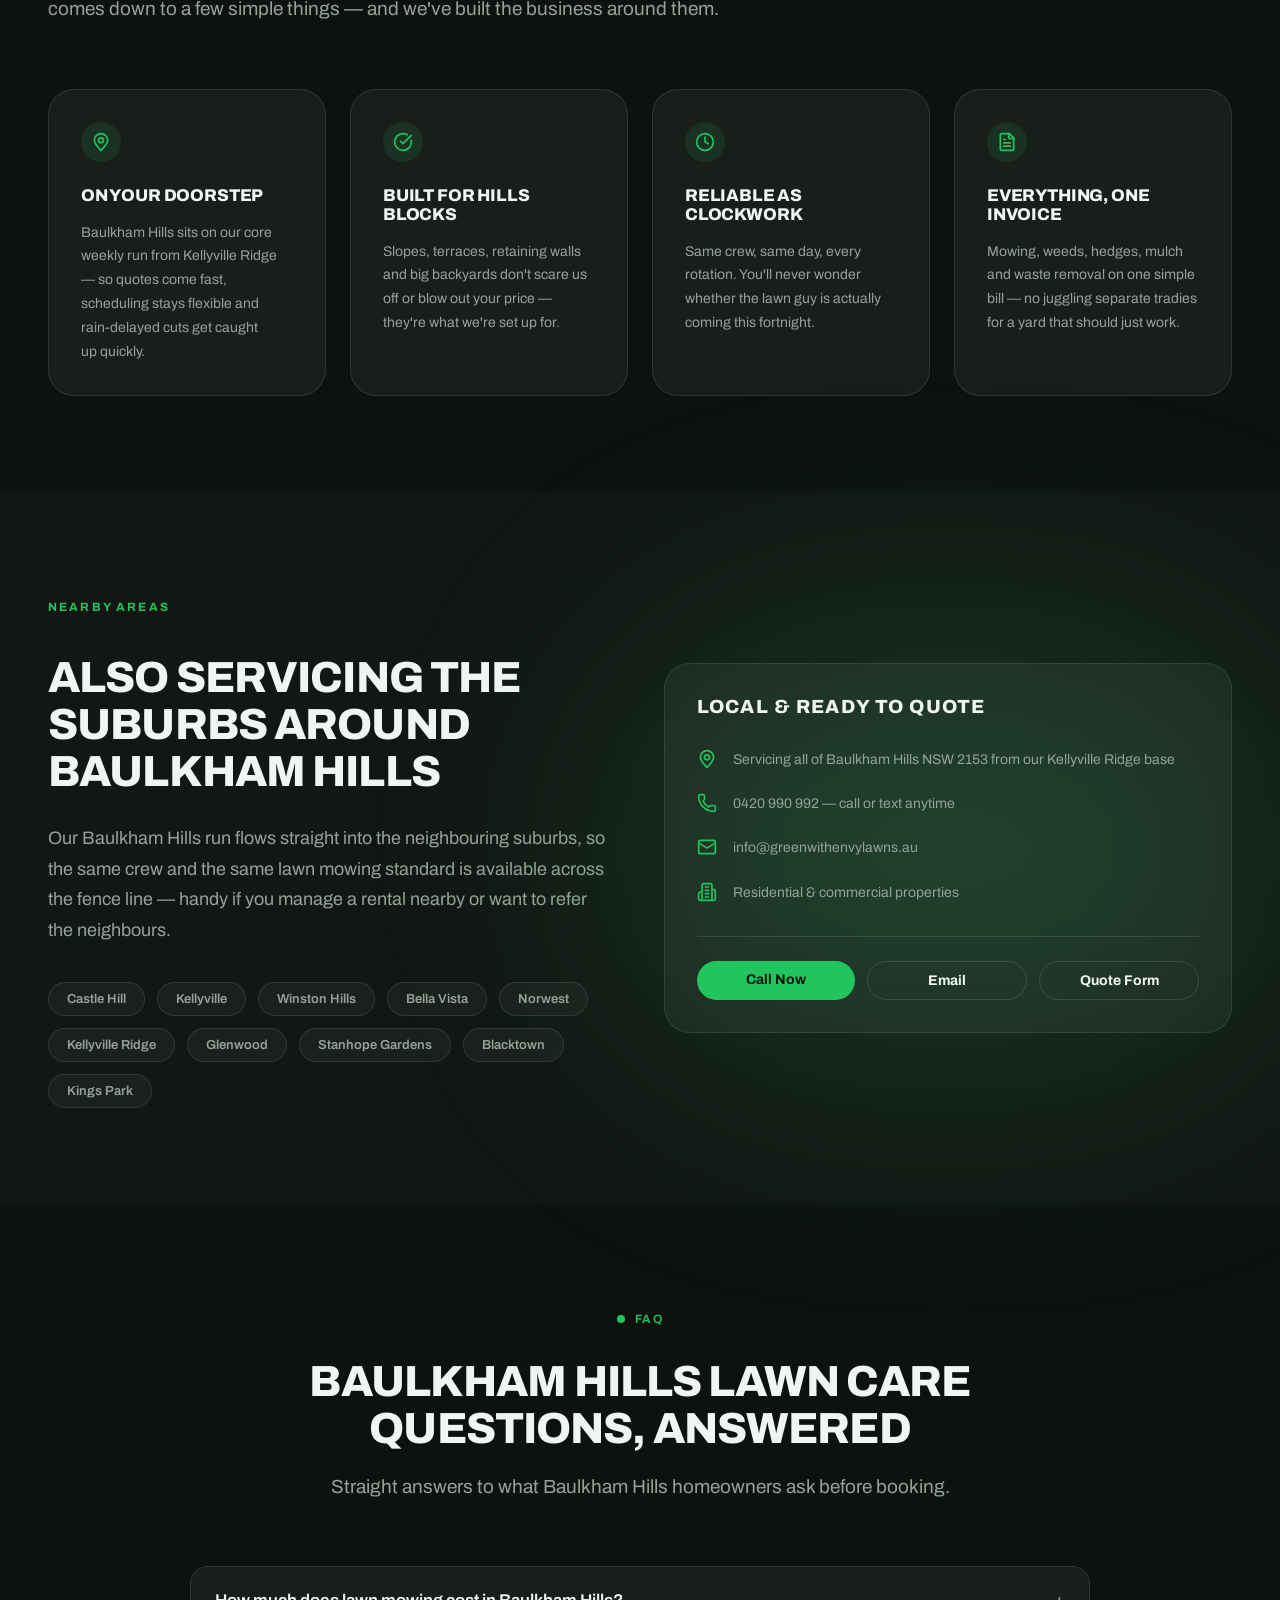
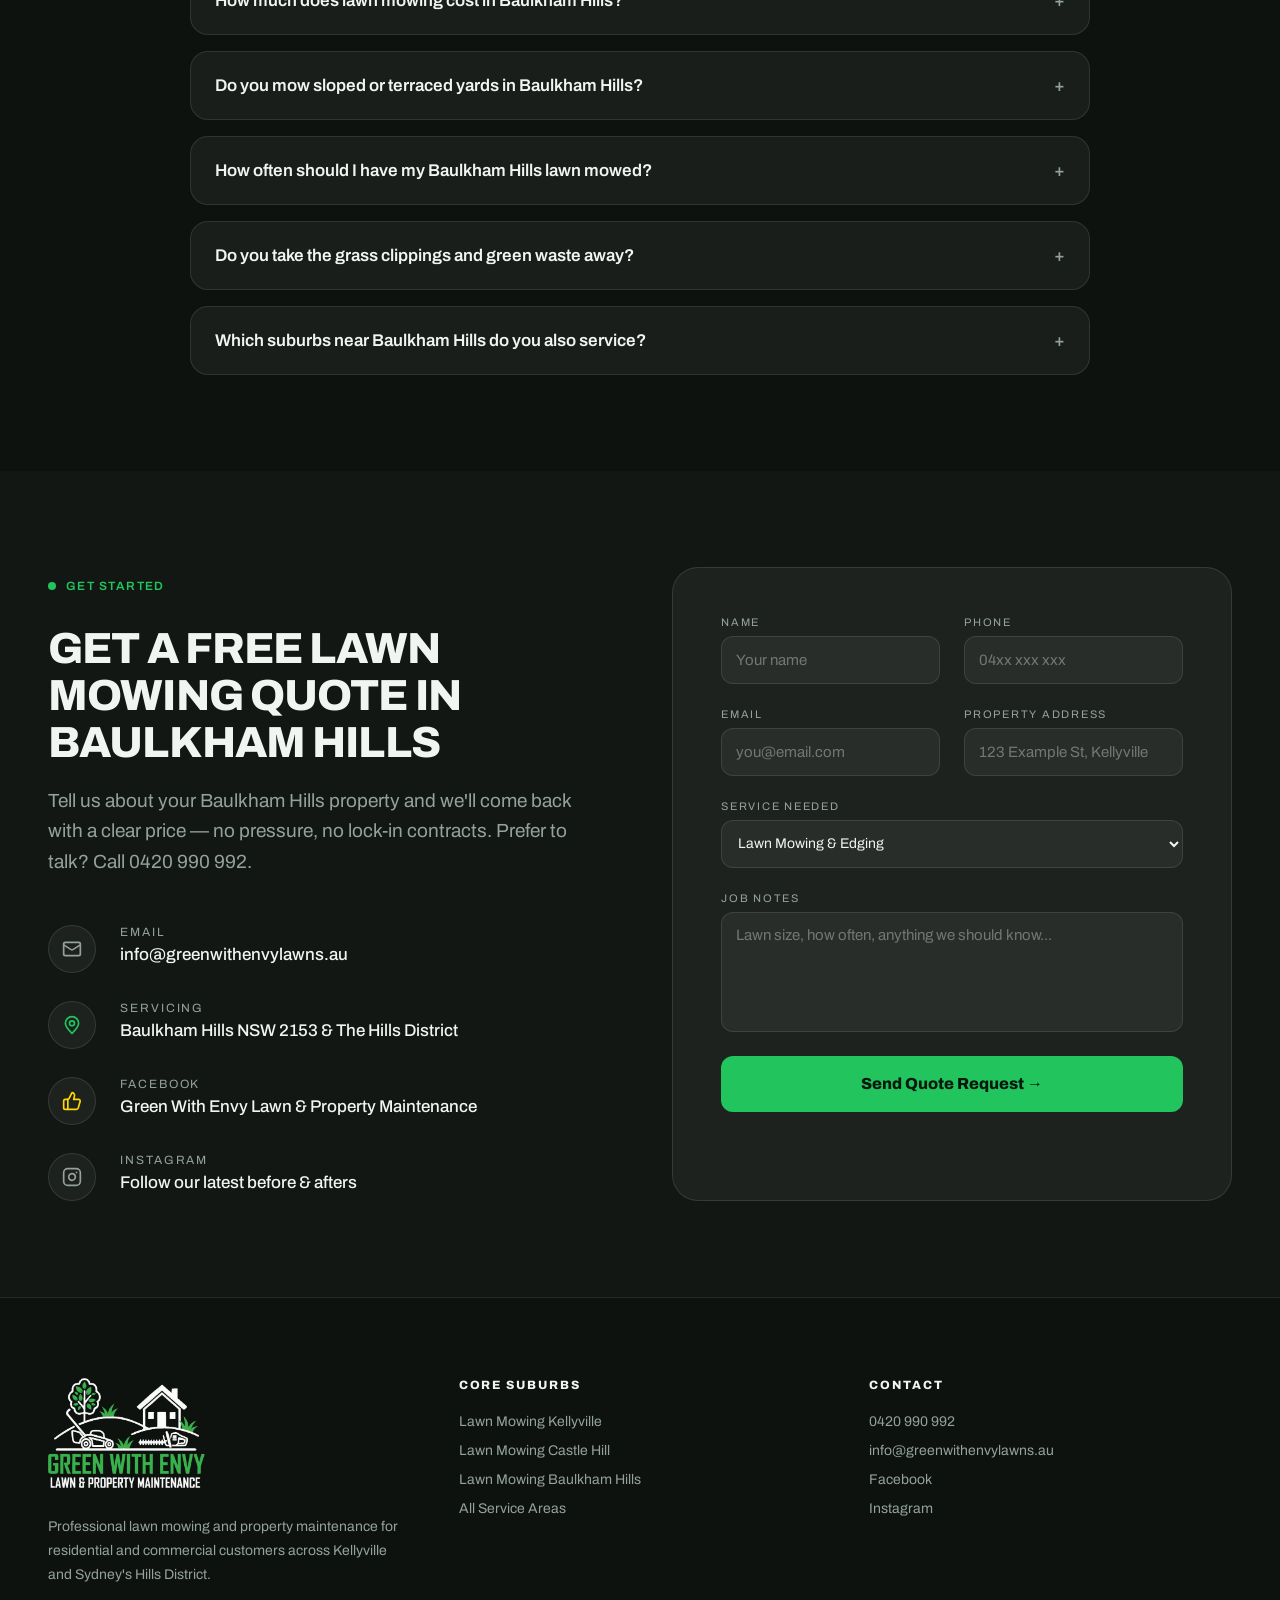
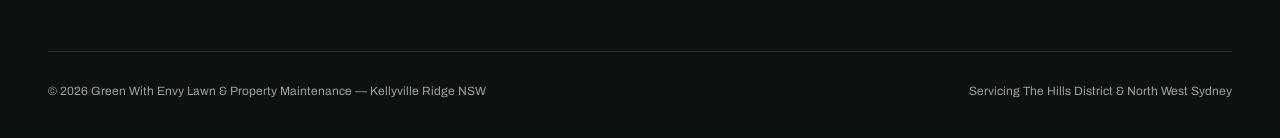
==== commit e6d5946a: "Use client's Weed1 and Cleanup photos for weed and odd-jobs cards Weed spraying card now shows the w" ====
--- a/baulkham-hills/index.html
+++ b/baulkham-hills/index.html
@@ -430,7 +430,7 @@
         </article>
         <article class="service-card">
           <div class="service-media">
-            <img src="../assets/img/weed-control-service.jpg" alt="Weedy, overgrown nature strip before weed spraying and control" loading="lazy" width="800">
+            <img src="../assets/img/weed-control-service.jpg" alt="Backyard overrun with tall weeds along the fence line before weed spraying and control" loading="lazy" width="800">
             <div class="scrim"></div>
             <div class="num" aria-hidden="true">02</div>
             <div class="si"><svg class="icon" width="24" height="24" viewBox="0 0 24 24" fill="none" stroke="currentColor" stroke-width="2" stroke-linecap="round" stroke-linejoin="round" aria-hidden="true"><path d="m8 2 1.88 1.88"/><path d="M14.12 3.88 16 2"/><path d="M9 7.13v-1a3 3 0 1 1 6 0v1"/><path d="M12 20c-3.3 0-6-2.7-6-6v-3a4 4 0 0 1 4-4h4a4 4 0 0 1 4 4v3c0 3.3-2.7 6-6 6"/><path d="M12 20v-9"/><path d="M6.53 9C4.6 8.8 3 7.1 3 5"/><path d="M6 13H2"/><path d="M3 21c0-2.1 1.7-3.9 3.8-4"/><path d="M20.97 5c0 2.1-1.6 3.8-3.5 4"/><path d="M22 13h-4"/><path d="M17.2 17c2.1.1 3.8 1.9 3.8 4"/></svg></div>
@@ -508,7 +508,7 @@
         </article>
         <article class="service-card">
           <div class="service-media">
-            <img src="../assets/img/yard-cleanup-service.jpg" alt="Overgrown grass spilling over a footpath before a yard cleanup" loading="lazy" width="800">
+            <img src="../assets/img/yard-cleanup-service.jpg" alt="Heavily overgrown backyard with waist-high grass before a full yard cleanup" loading="lazy" width="800">
             <div class="scrim"></div>
             <div class="num" aria-hidden="true">08</div>
             <div class="si"><svg class="icon" width="24" height="24" viewBox="0 0 24 24" fill="none" stroke="currentColor" stroke-width="2" stroke-linecap="round" stroke-linejoin="round" aria-hidden="true"><path d="M14.7 6.3a1 1 0 0 0 0 1.4l1.6 1.6a1 1 0 0 0 1.4 0l3.77-3.77a6 6 0 0 1-7.94 7.94l-6.91 6.91a2.12 2.12 0 0 1-3-3l6.91-6.91a6 6 0 0 1 7.94-7.94l-3.76 3.76z"/></svg></div>
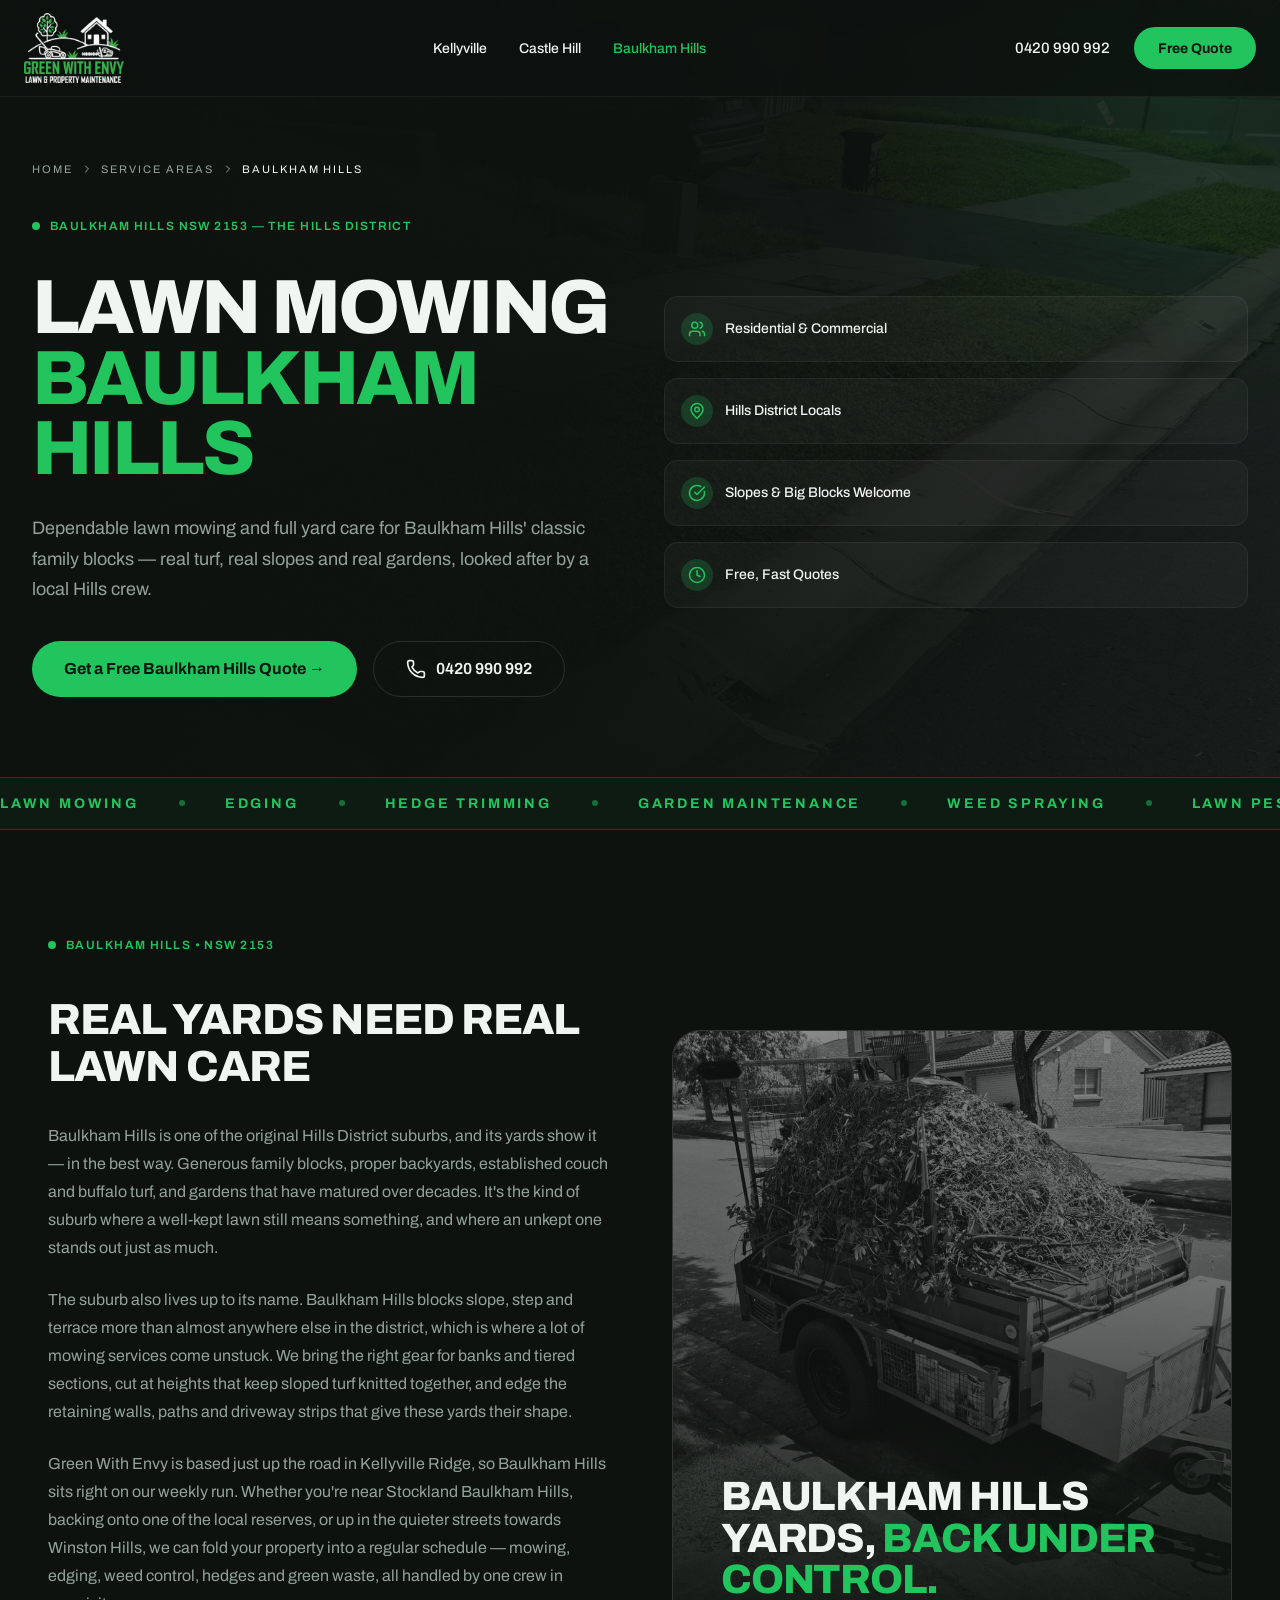
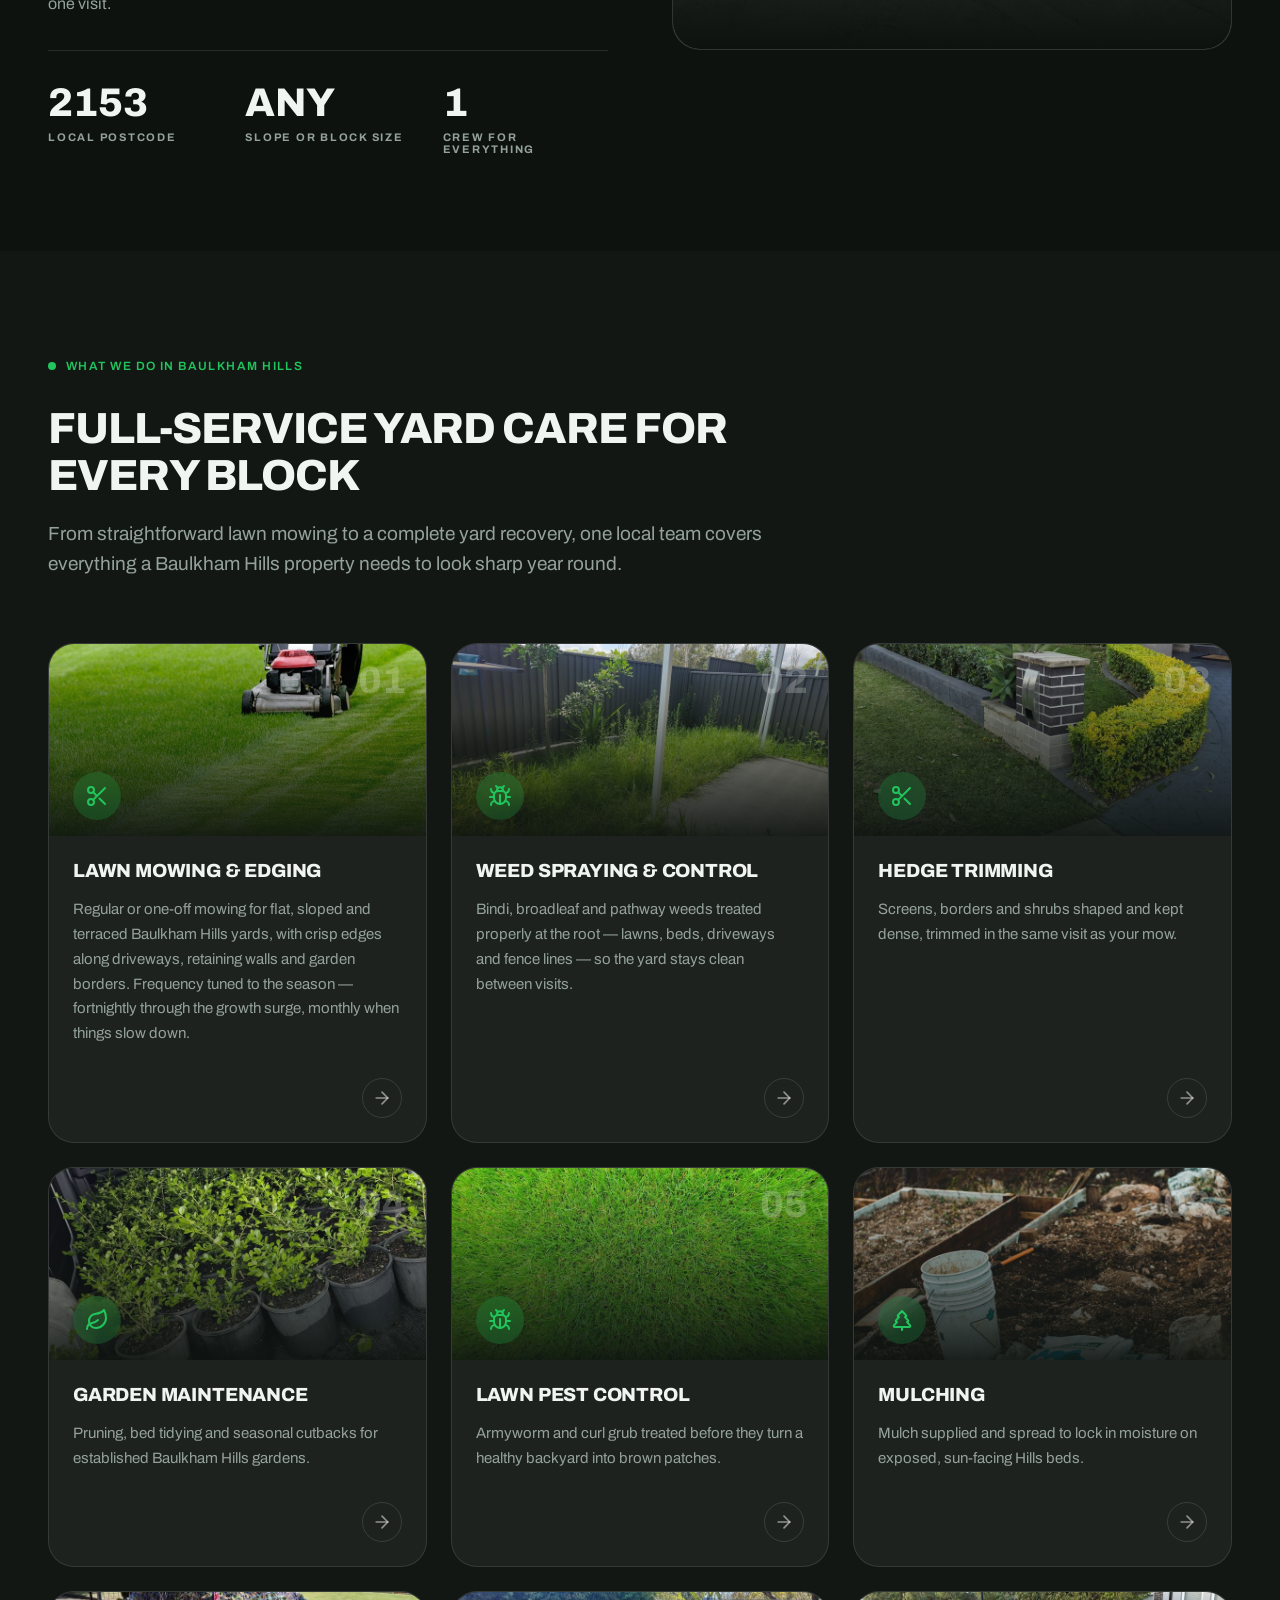
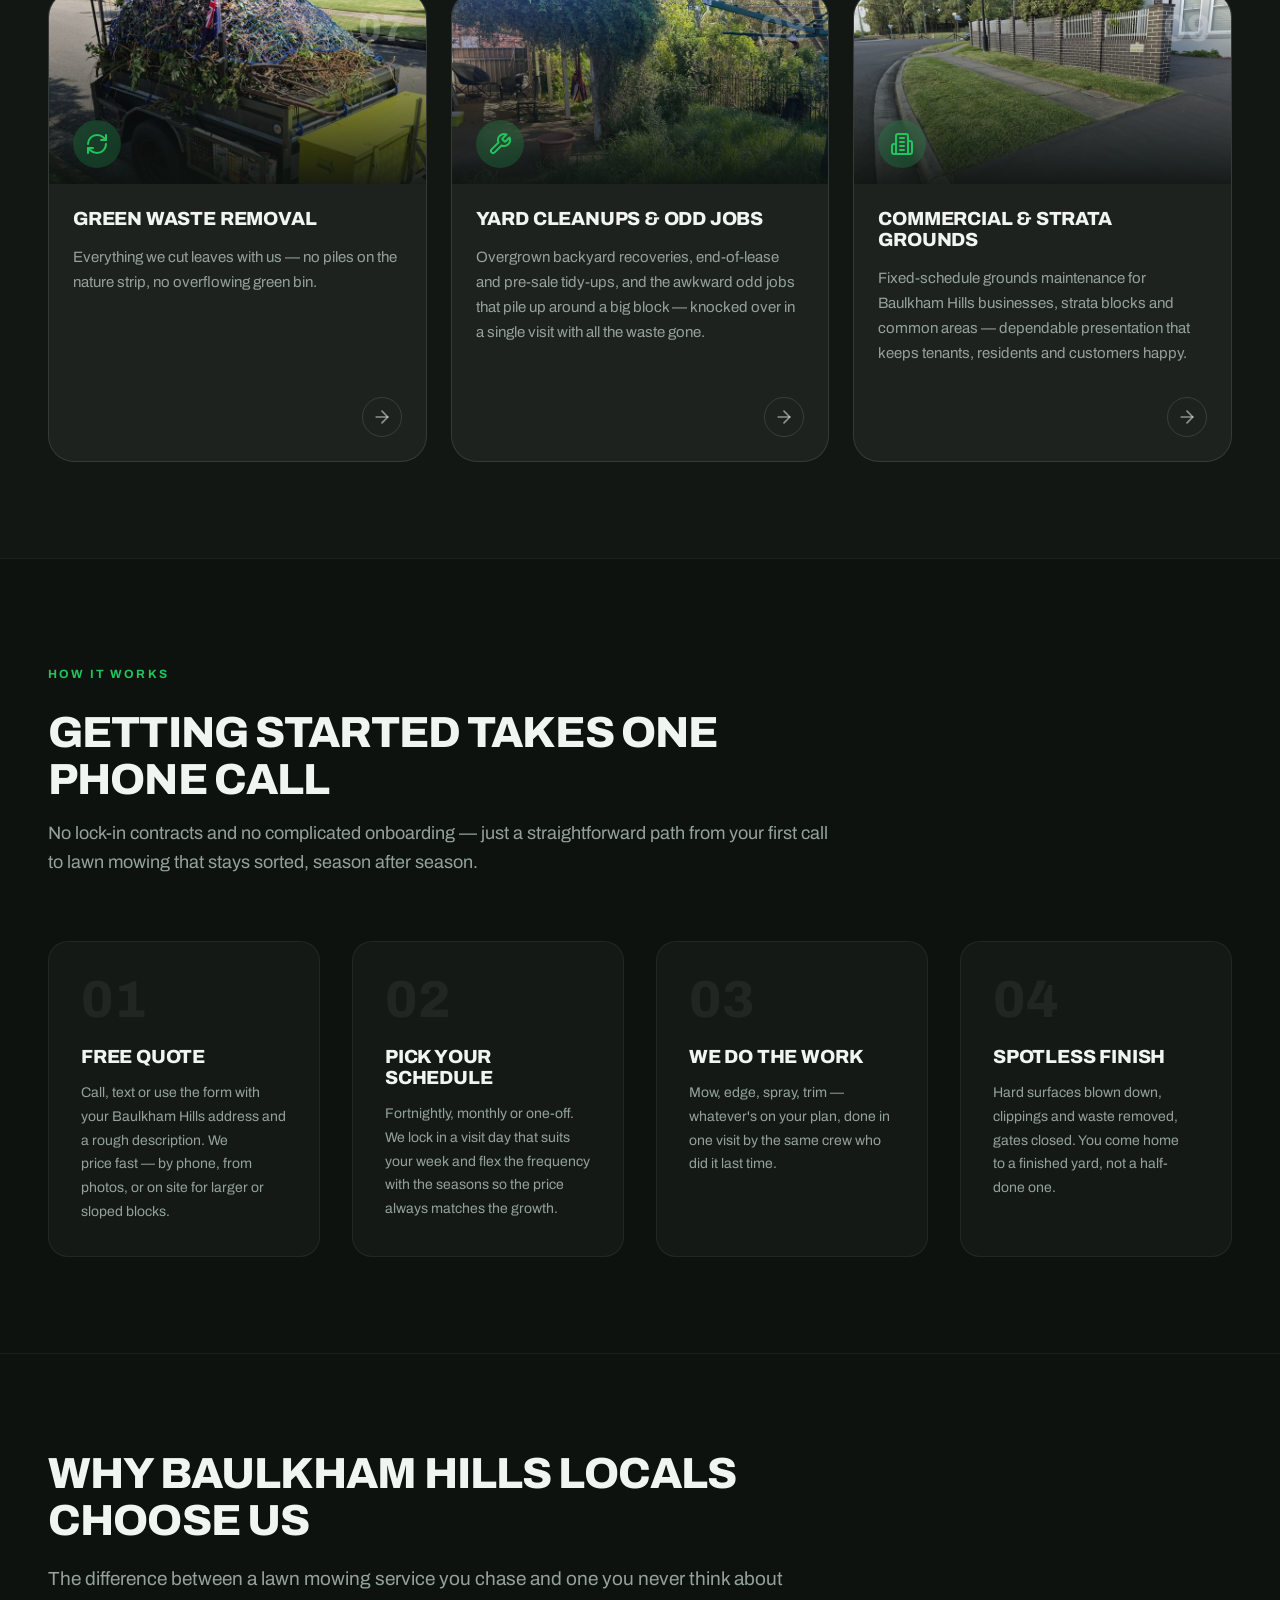
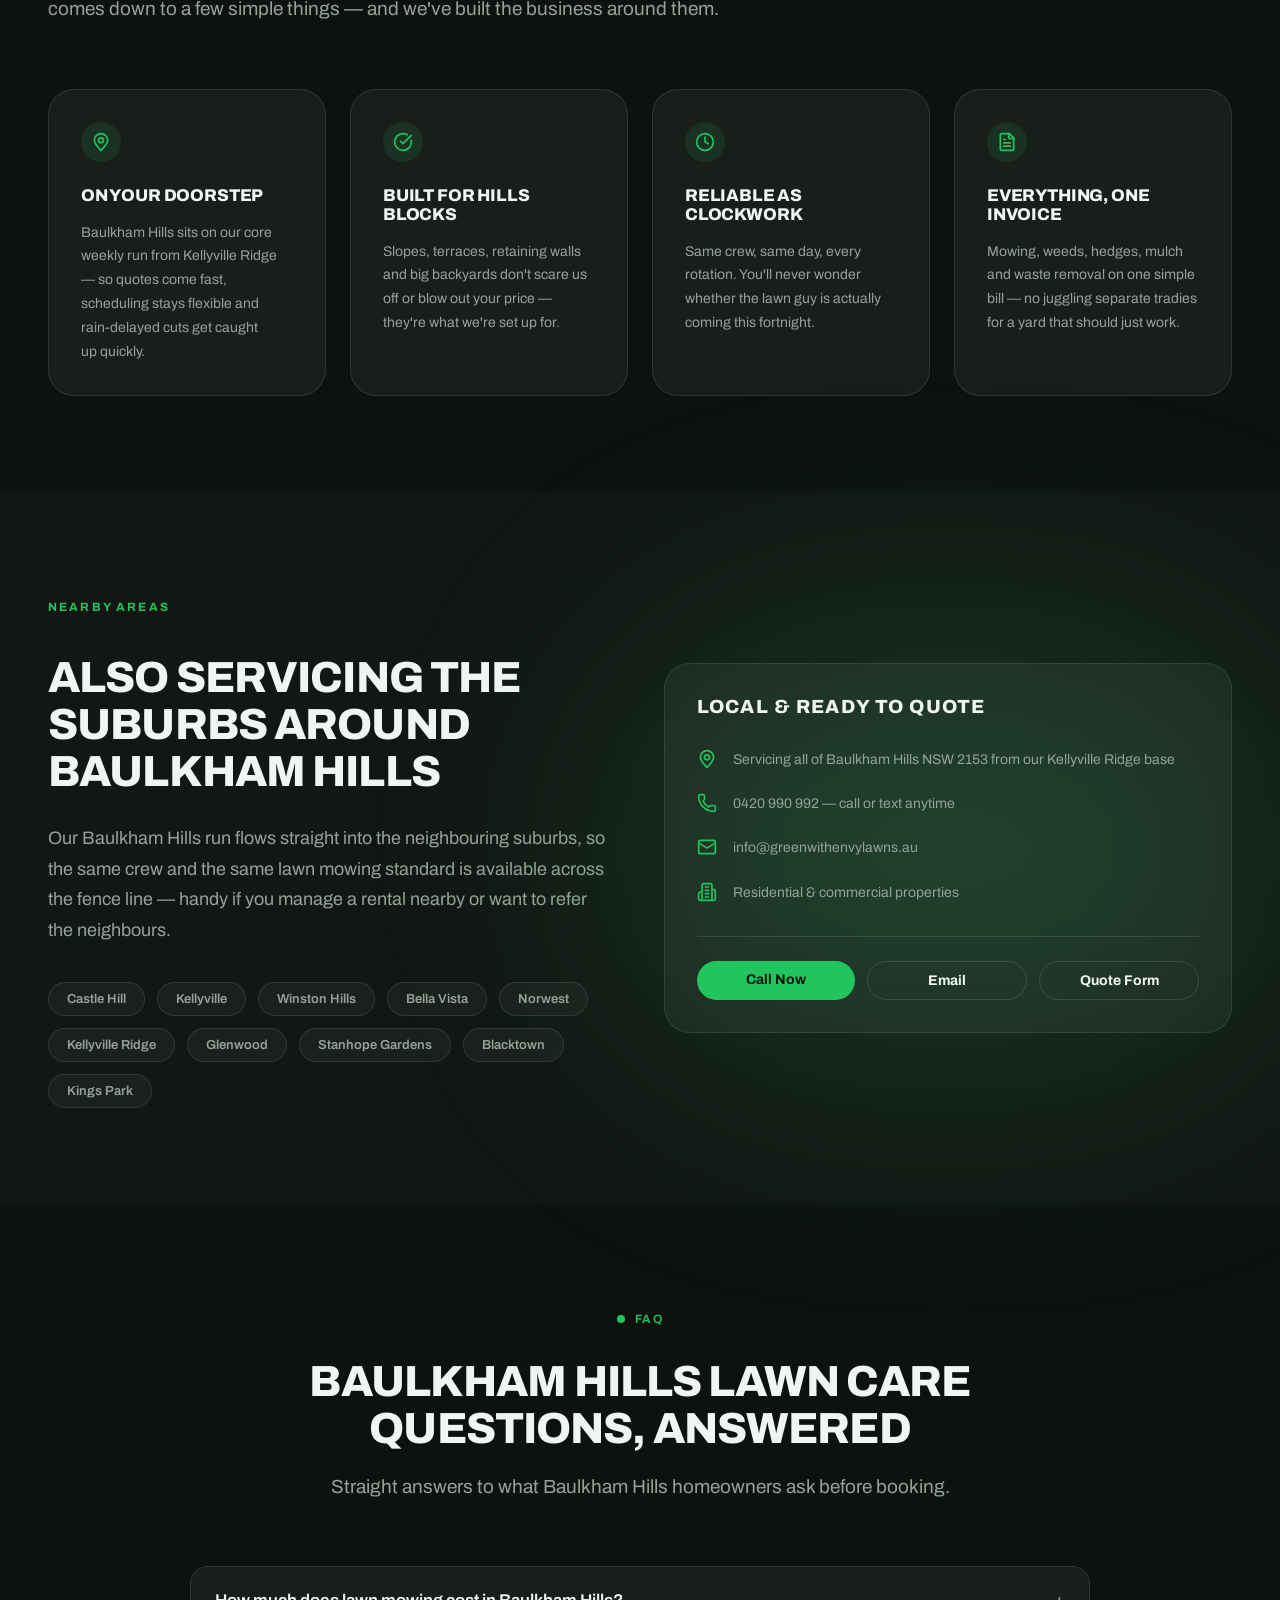
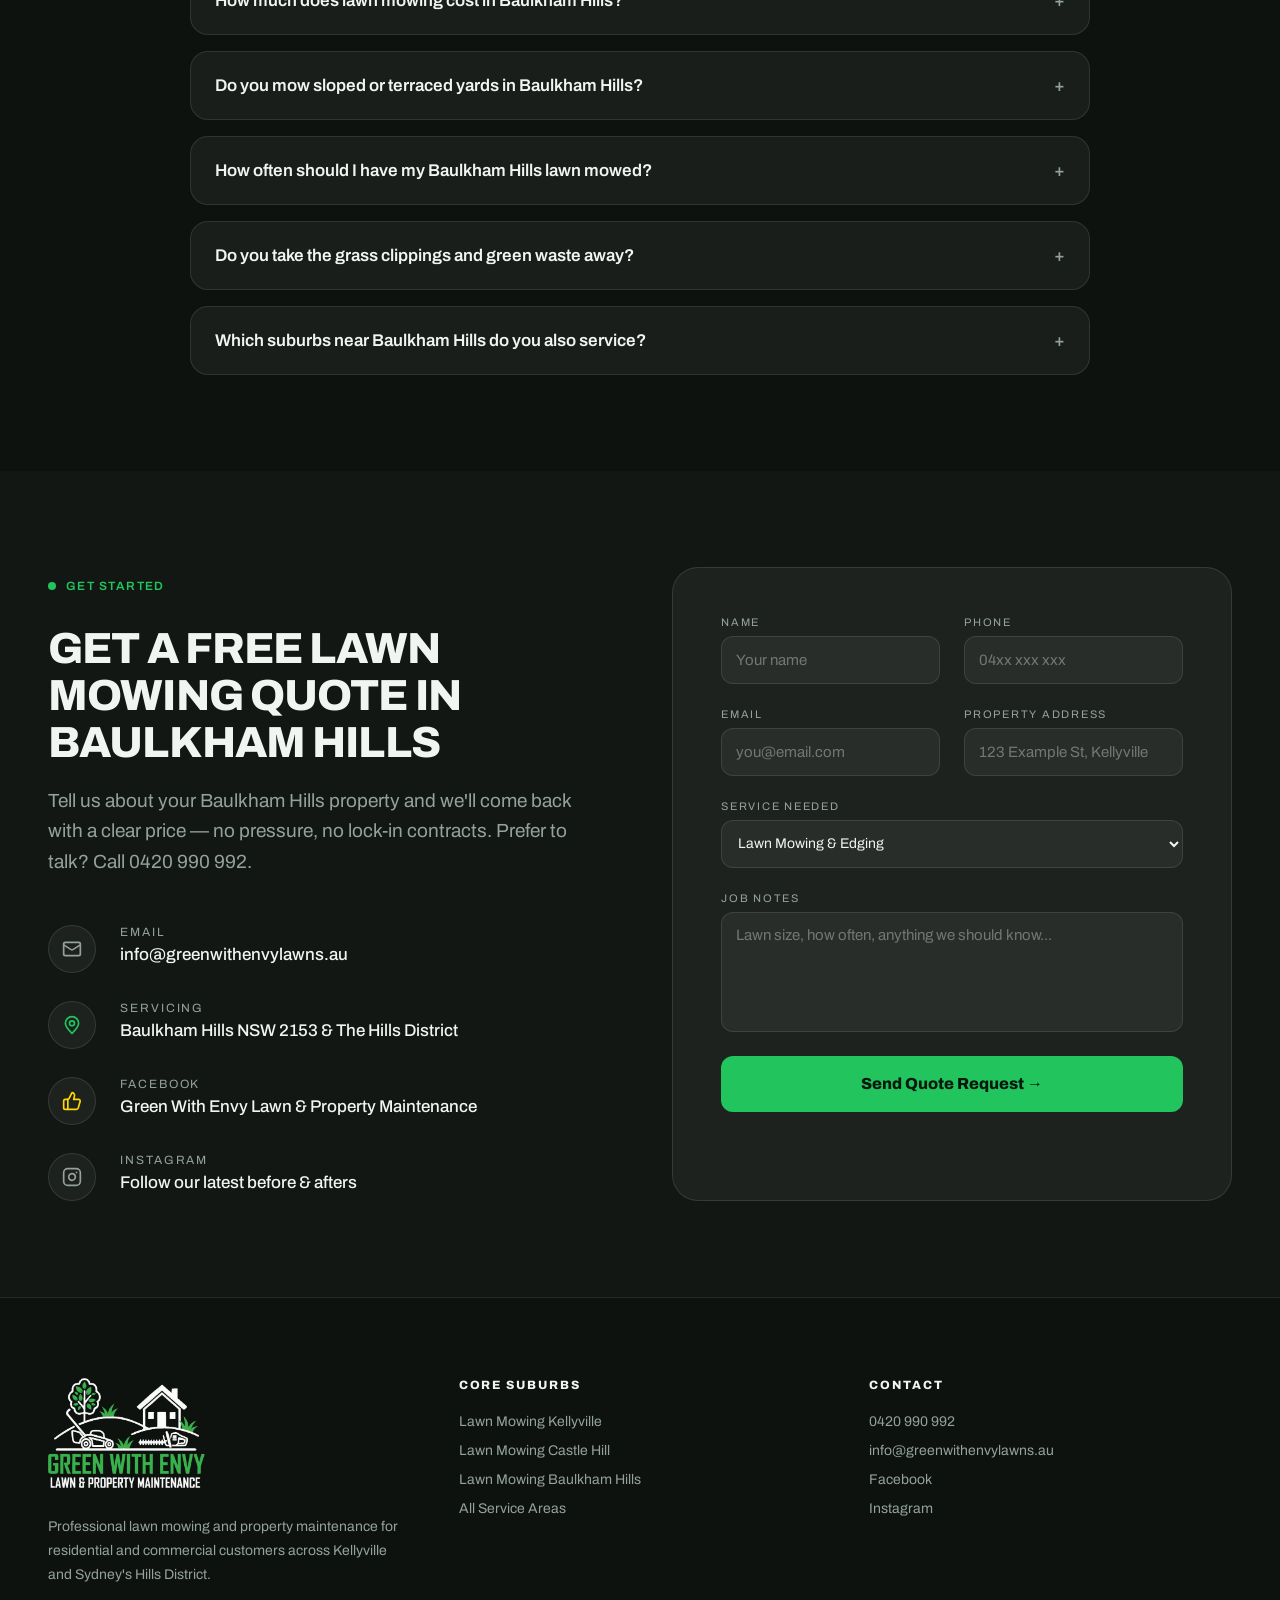
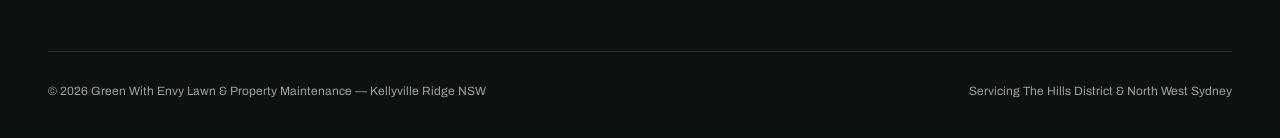
==== commit 1bf1edad: "Use client's Mowing photo for the lawn mowing service card Co-Authored-By: Claude Fable 5 <noreply@a" ====
--- a/baulkham-hills/index.html
+++ b/baulkham-hills/index.html
@@ -417,7 +417,7 @@
       <div class="services-grid">
         <article class="service-card">
           <div class="service-media">
-            <img src="../assets/img/lawn-mowing-edging-service.jpg" alt="Freshly mowed and edged front lawn beside a clean footpath" loading="lazy" width="800">
+            <img src="../assets/img/lawn-mowing-edging-service.jpg" alt="Mower cutting crisp stripes into a lush green lawn" loading="lazy" width="800">
             <div class="scrim"></div>
             <div class="num" aria-hidden="true">01</div>
             <div class="si"><svg class="icon" width="24" height="24" viewBox="0 0 24 24" fill="none" stroke="currentColor" stroke-width="2" stroke-linecap="round" stroke-linejoin="round" aria-hidden="true"><circle cx="6" cy="6" r="3"/><circle cx="6" cy="18" r="3"/><path d="M20 4 8.12 15.88"/><path d="M14.47 14.48 20 20"/><path d="M8.12 8.12 12 12"/></svg></div>
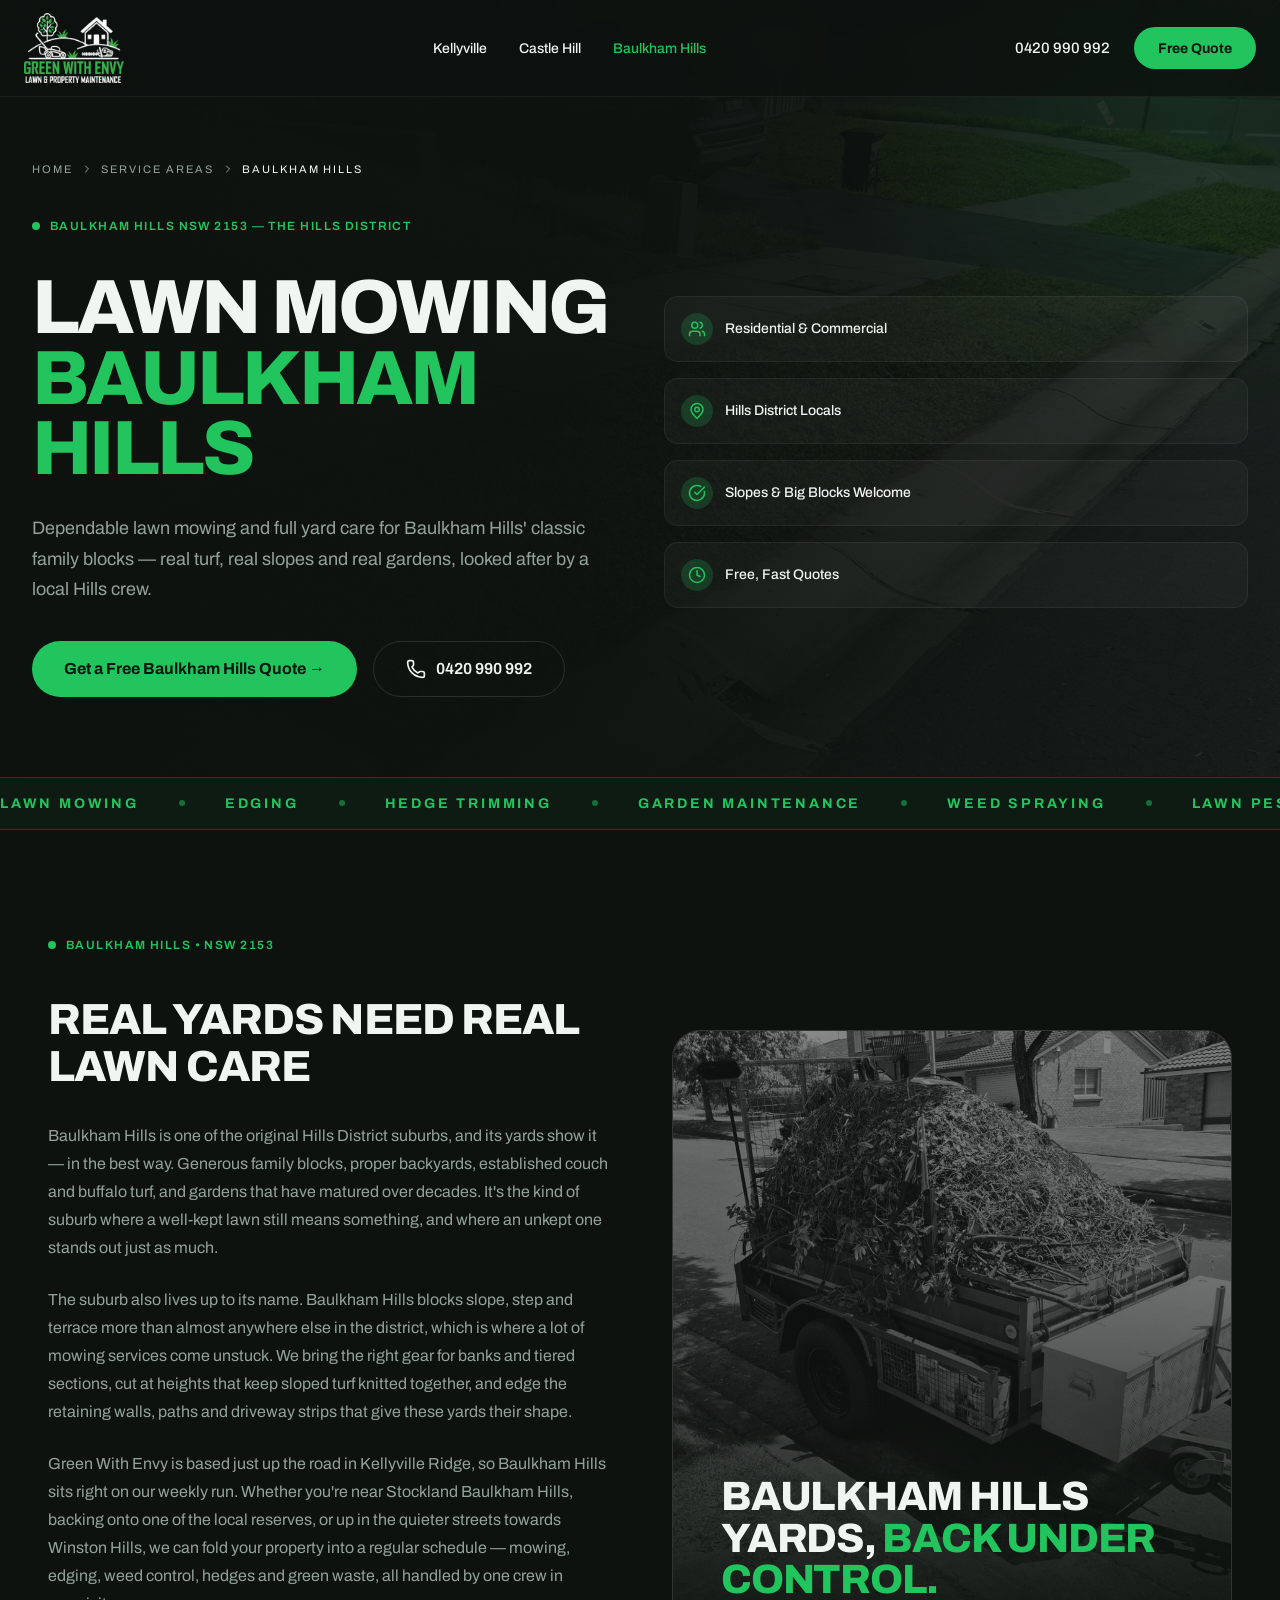
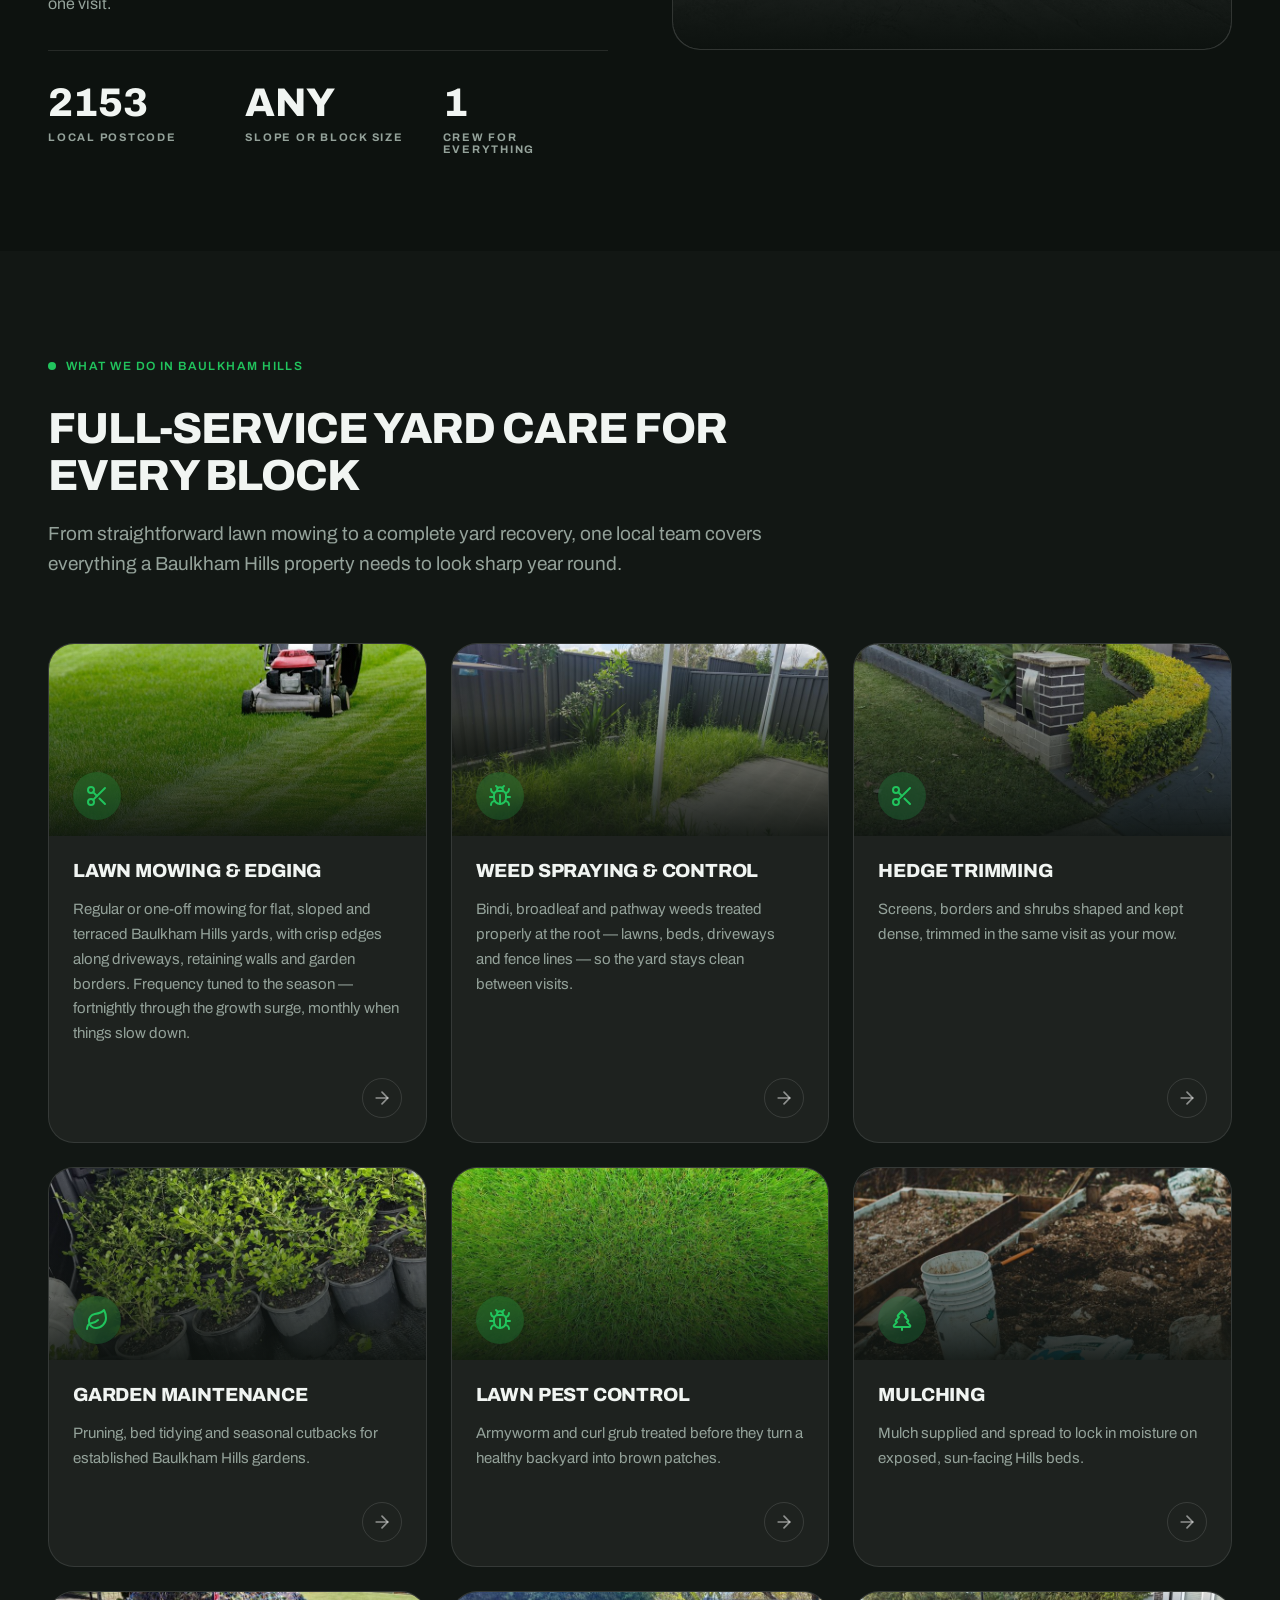
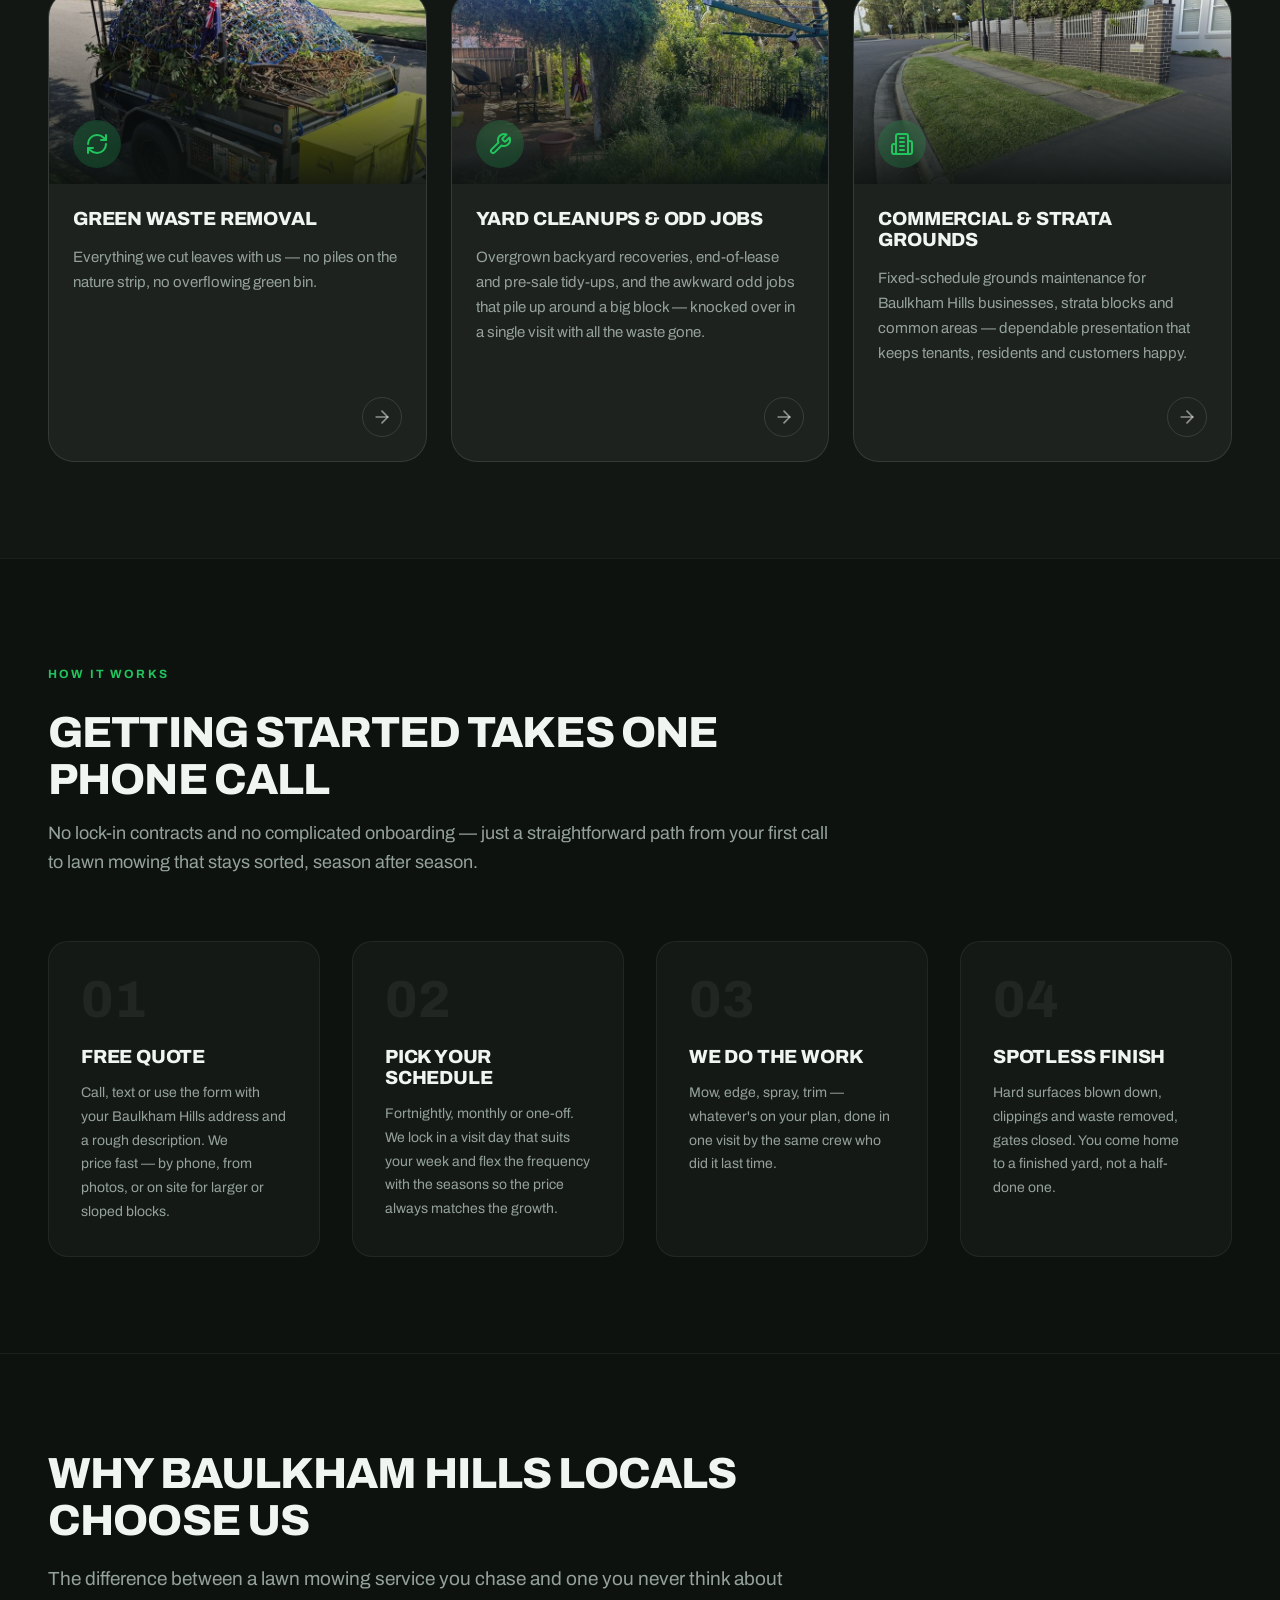
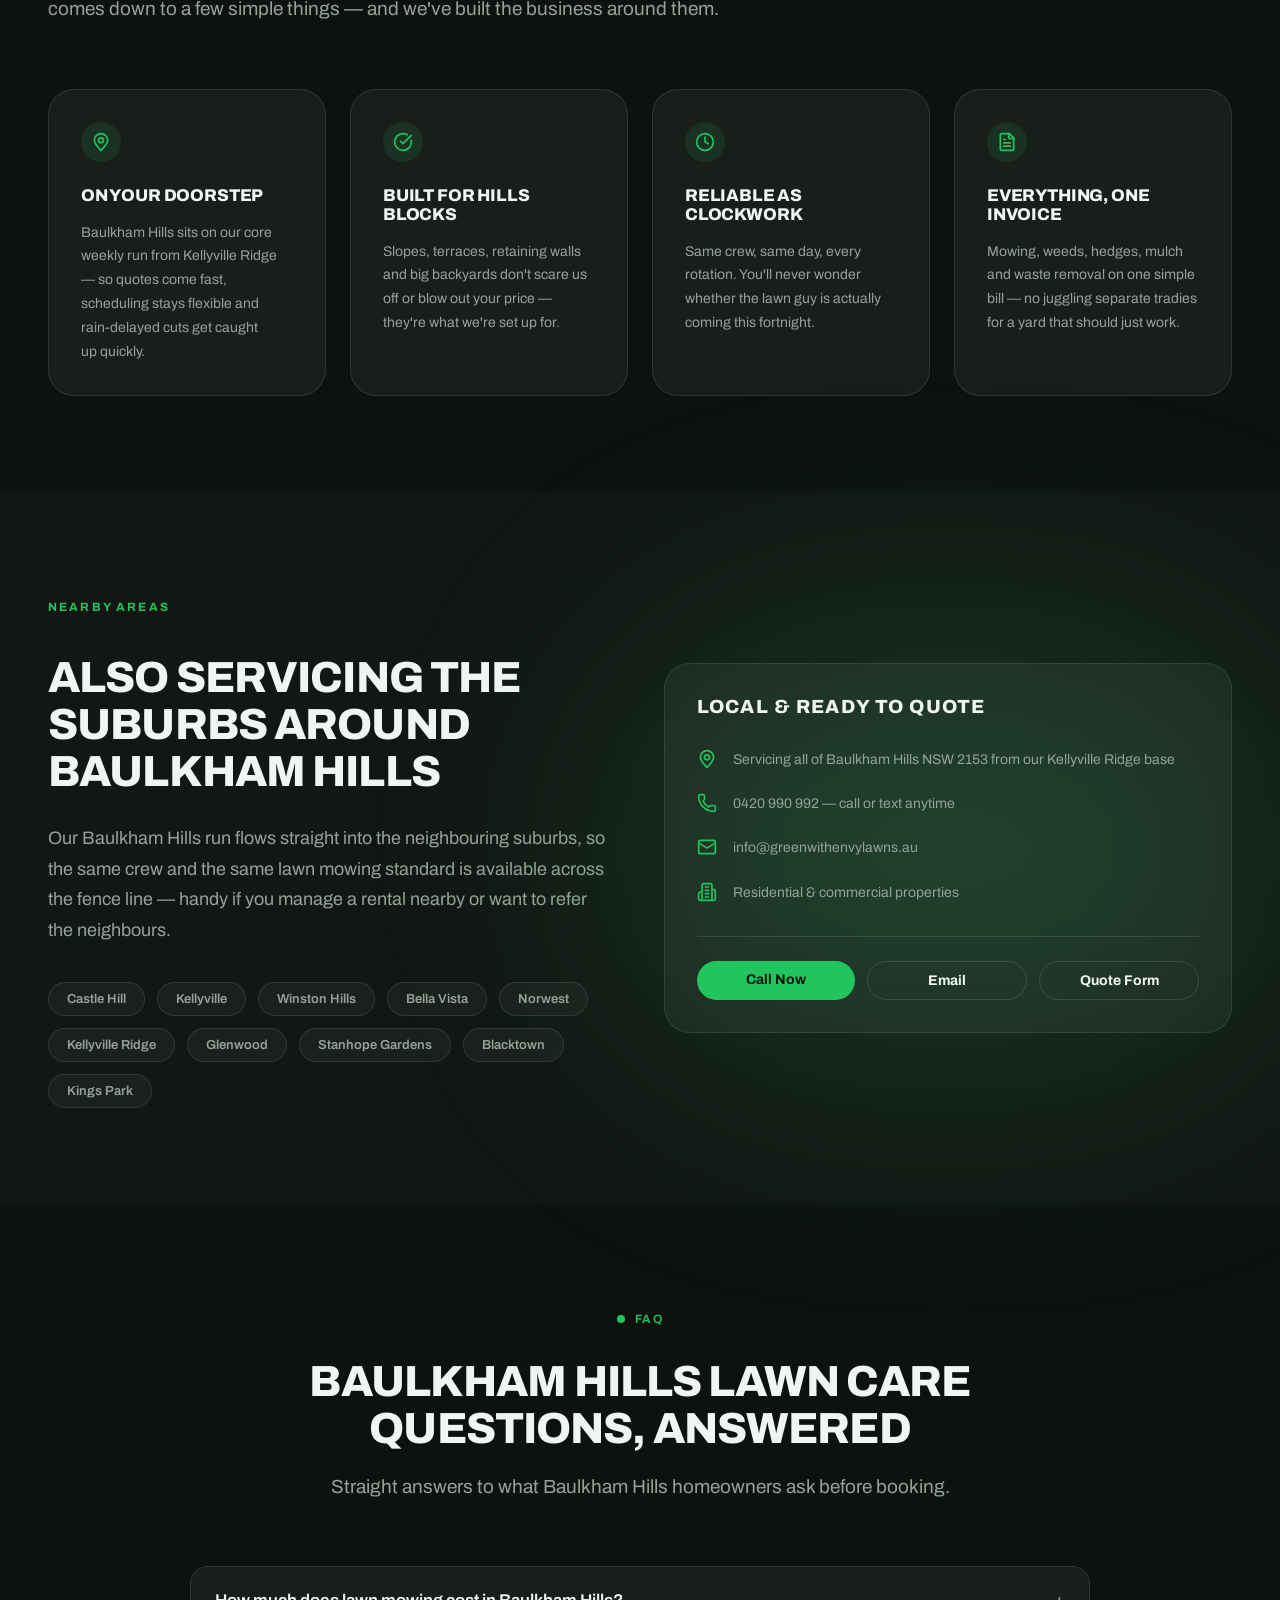
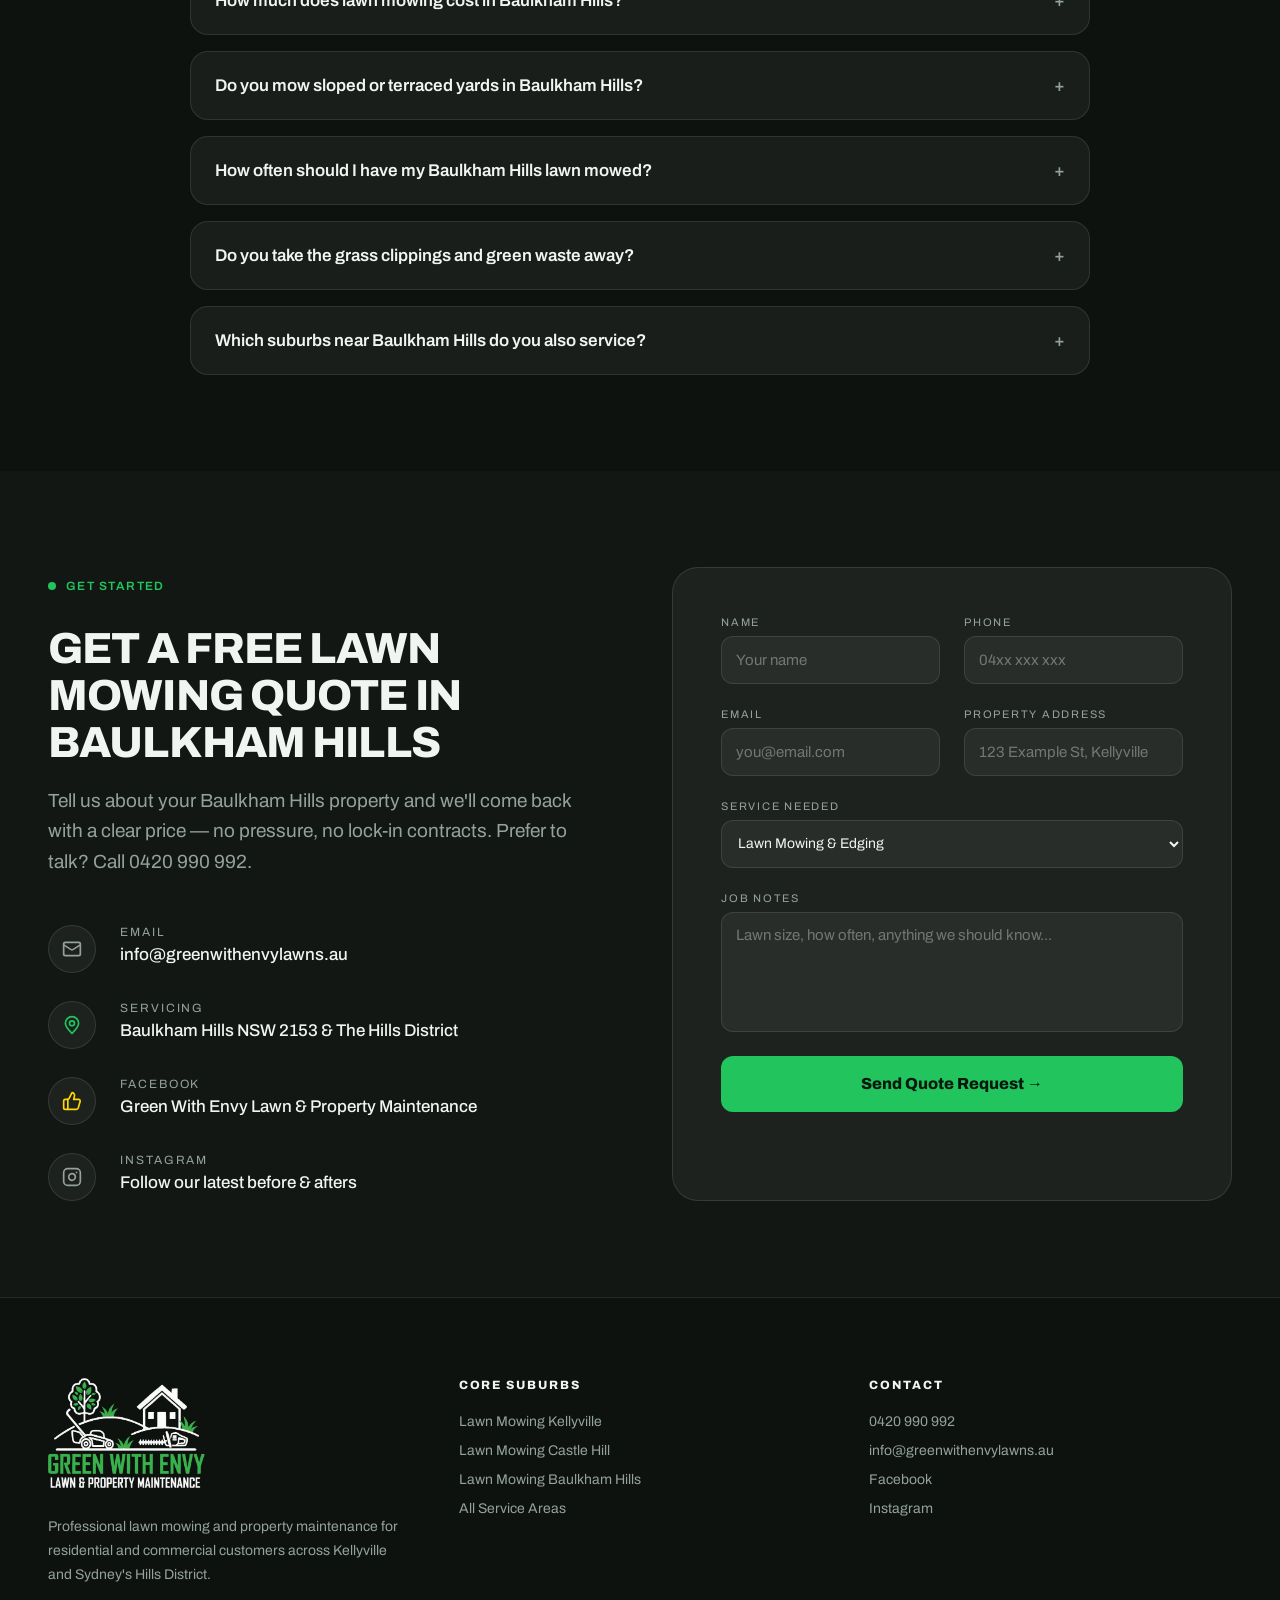
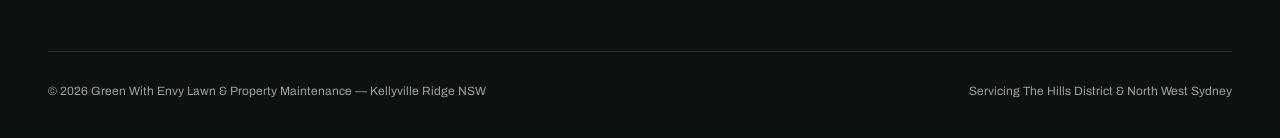
==== commit 2426aca6: "Remove number badges from service cards Co-Authored-By: Claude Fable 5 <noreply@anthropic.com> Claud" ====
--- a/baulkham-hills/index.html
+++ b/baulkham-hills/index.html
@@ -419,7 +419,6 @@
           <div class="service-media">
             <img src="../assets/img/lawn-mowing-edging-service.jpg" alt="Mower cutting crisp stripes into a lush green lawn" loading="lazy" width="800">
             <div class="scrim"></div>
-            <div class="num" aria-hidden="true">01</div>
             <div class="si"><svg class="icon" width="24" height="24" viewBox="0 0 24 24" fill="none" stroke="currentColor" stroke-width="2" stroke-linecap="round" stroke-linejoin="round" aria-hidden="true"><circle cx="6" cy="6" r="3"/><circle cx="6" cy="18" r="3"/><path d="M20 4 8.12 15.88"/><path d="M14.47 14.48 20 20"/><path d="M8.12 8.12 12 12"/></svg></div>
           </div>
           <div class="service-body">
@@ -432,7 +431,6 @@
           <div class="service-media">
             <img src="../assets/img/weed-control-service.jpg" alt="Backyard overrun with tall weeds along the fence line before weed spraying and control" loading="lazy" width="800">
             <div class="scrim"></div>
-            <div class="num" aria-hidden="true">02</div>
             <div class="si"><svg class="icon" width="24" height="24" viewBox="0 0 24 24" fill="none" stroke="currentColor" stroke-width="2" stroke-linecap="round" stroke-linejoin="round" aria-hidden="true"><path d="m8 2 1.88 1.88"/><path d="M14.12 3.88 16 2"/><path d="M9 7.13v-1a3 3 0 1 1 6 0v1"/><path d="M12 20c-3.3 0-6-2.7-6-6v-3a4 4 0 0 1 4-4h4a4 4 0 0 1 4 4v3c0 3.3-2.7 6-6 6"/><path d="M12 20v-9"/><path d="M6.53 9C4.6 8.8 3 7.1 3 5"/><path d="M6 13H2"/><path d="M3 21c0-2.1 1.7-3.9 3.8-4"/><path d="M20.97 5c0 2.1-1.6 3.8-3.5 4"/><path d="M22 13h-4"/><path d="M17.2 17c2.1.1 3.8 1.9 3.8 4"/></svg></div>
           </div>
           <div class="service-body">
@@ -445,7 +443,6 @@
           <div class="service-media">
             <img src="../assets/img/hedge-trimming-service.jpg" alt="Shaped box hedges and tidy borders in a Hills District front garden" loading="lazy" width="800">
             <div class="scrim"></div>
-            <div class="num" aria-hidden="true">03</div>
             <div class="si"><svg class="icon" width="24" height="24" viewBox="0 0 24 24" fill="none" stroke="currentColor" stroke-width="2" stroke-linecap="round" stroke-linejoin="round" aria-hidden="true"><circle cx="6" cy="6" r="3"/><circle cx="6" cy="18" r="3"/><path d="M20 4 8.12 15.88"/><path d="M14.47 14.48 20 20"/><path d="M8.12 8.12 12 12"/></svg></div>
           </div>
           <div class="service-body">
@@ -458,7 +455,6 @@
           <div class="service-media">
             <img src="../assets/img/garden-maintenance-service.jpg" alt="Van loaded with potted plants for a garden maintenance job" loading="lazy" width="800">
             <div class="scrim"></div>
-            <div class="num" aria-hidden="true">04</div>
             <div class="si"><svg class="icon" width="24" height="24" viewBox="0 0 24 24" fill="none" stroke="currentColor" stroke-width="2" stroke-linecap="round" stroke-linejoin="round" aria-hidden="true"><path d="M11 20A7 7 0 0 1 9.8 6.1C15.5 5 17 4.48 19 2c1 2 2 4.18 2 8 0 5.5-4.78 10-10 10Z"/><path d="M2 21c0-3 1.85-5.36 5.08-6C9.5 14.52 12 13 13 12"/></svg></div>
           </div>
           <div class="service-body">
@@ -471,7 +467,6 @@
           <div class="service-media">
             <img src="../assets/img/lawn-pest-control-service.jpg" alt="Dense healthy green turf protected by lawn pest control" loading="lazy" width="800">
             <div class="scrim"></div>
-            <div class="num" aria-hidden="true">05</div>
             <div class="si"><svg class="icon" width="24" height="24" viewBox="0 0 24 24" fill="none" stroke="currentColor" stroke-width="2" stroke-linecap="round" stroke-linejoin="round" aria-hidden="true"><path d="m8 2 1.88 1.88"/><path d="M14.12 3.88 16 2"/><path d="M9 7.13v-1a3 3 0 1 1 6 0v1"/><path d="M12 20c-3.3 0-6-2.7-6-6v-3a4 4 0 0 1 4-4h4a4 4 0 0 1 4 4v3c0 3.3-2.7 6-6 6"/><path d="M12 20v-9"/><path d="M6.53 9C4.6 8.8 3 7.1 3 5"/><path d="M6 13H2"/><path d="M3 21c0-2.1 1.7-3.9 3.8-4"/><path d="M20.97 5c0 2.1-1.6 3.8-3.5 4"/><path d="M22 13h-4"/><path d="M17.2 17c2.1.1 3.8 1.9 3.8 4"/></svg></div>
           </div>
           <div class="service-body">
@@ -484,7 +479,6 @@
           <div class="service-media">
             <img src="../assets/img/mulching-service.jpg" alt="Garden beds being prepared and mulched" loading="lazy" width="800">
             <div class="scrim"></div>
-            <div class="num" aria-hidden="true">06</div>
             <div class="si"><svg class="icon" width="24" height="24" viewBox="0 0 24 24" fill="none" stroke="currentColor" stroke-width="2" stroke-linecap="round" stroke-linejoin="round" aria-hidden="true"><path d="m17 14 3 3.3a1 1 0 0 1-.7 1.7H4.7a1 1 0 0 1-.7-1.7L7 14h-.3a1 1 0 0 1-.7-1.7L9 9h-.2A1 1 0 0 1 8 7.3L12 3l4 4.3a1 1 0 0 1-.8 1.7H15l3 3.3a1 1 0 0 1-.7 1.7H17Z"/><path d="M12 22v-3"/></svg></div>
           </div>
           <div class="service-body">
@@ -497,7 +491,6 @@
           <div class="service-media">
             <img src="../assets/img/green-waste-removal-service.jpg" alt="Green With Envy trailer loaded with green waste under a cargo net" loading="lazy" width="800">
             <div class="scrim"></div>
-            <div class="num" aria-hidden="true">07</div>
             <div class="si"><svg class="icon" width="24" height="24" viewBox="0 0 24 24" fill="none" stroke="currentColor" stroke-width="2" stroke-linecap="round" stroke-linejoin="round" aria-hidden="true"><path d="M3 12a9 9 0 0 1 9-9 9.75 9.75 0 0 1 6.74 2.74L21 8"/><path d="M21 3v5h-5"/><path d="M21 12a9 9 0 0 1-9 9 9.75 9.75 0 0 1-6.74-2.74L3 16"/><path d="M8 16H3v5"/></svg></div>
           </div>
           <div class="service-body">
@@ -510,7 +503,6 @@
           <div class="service-media">
             <img src="../assets/img/yard-cleanup-service.jpg" alt="Heavily overgrown backyard with waist-high grass before a full yard cleanup" loading="lazy" width="800">
             <div class="scrim"></div>
-            <div class="num" aria-hidden="true">08</div>
             <div class="si"><svg class="icon" width="24" height="24" viewBox="0 0 24 24" fill="none" stroke="currentColor" stroke-width="2" stroke-linecap="round" stroke-linejoin="round" aria-hidden="true"><path d="M14.7 6.3a1 1 0 0 0 0 1.4l1.6 1.6a1 1 0 0 0 1.4 0l3.77-3.77a6 6 0 0 1-7.94 7.94l-6.91 6.91a2.12 2.12 0 0 1-3-3l6.91-6.91a6 6 0 0 1 7.94-7.94l-3.76 3.76z"/></svg></div>
           </div>
           <div class="service-body">
@@ -523,7 +515,6 @@
           <div class="service-media">
             <img src="../assets/img/commercial-strata-grounds-service.jpg" alt="Neatly mowed verge along a commercial estate fence line" loading="lazy" width="800">
             <div class="scrim"></div>
-            <div class="num" aria-hidden="true">09</div>
             <div class="si"><svg class="icon" width="24" height="24" viewBox="0 0 24 24" fill="none" stroke="currentColor" stroke-width="2" stroke-linecap="round" stroke-linejoin="round" aria-hidden="true"><path d="M6 22V4a2 2 0 0 1 2-2h8a2 2 0 0 1 2 2v18Z"/><path d="M6 12H4a2 2 0 0 0-2 2v6a2 2 0 0 0 2 2h2"/><path d="M18 9h2a2 2 0 0 1 2 2v9a2 2 0 0 1-2 2h-2"/><path d="M10 6h4"/><path d="M10 10h4"/><path d="M10 14h4"/><path d="M10 18h4"/></svg></div>
           </div>
           <div class="service-body">
--- a/assets/css/styles.css
+++ b/assets/css/styles.css
@@ -273,7 +273,6 @@
 .service-media img { width: 100%; height: 100%; object-fit: cover; transition: transform .7s; }
 .service-card:hover .service-media img { transform: scale(1.06); }
 .service-media .scrim { position: absolute; inset: 0; background: linear-gradient(to top, rgba(13, 18, 15, 0.92), transparent); }
-.service-media .num { position: absolute; top: 16px; right: 20px; font-size: 38px; font-weight: 800; color: rgba(255, 255, 255, 0.22); }
 .service-media .si {
   position: absolute; bottom: 16px; left: 24px; width: 48px; height: 48px; border-radius: 999px;
   background: rgba(34, 196, 93, 0.2); backdrop-filter: blur(8px); -webkit-backdrop-filter: blur(8px);
